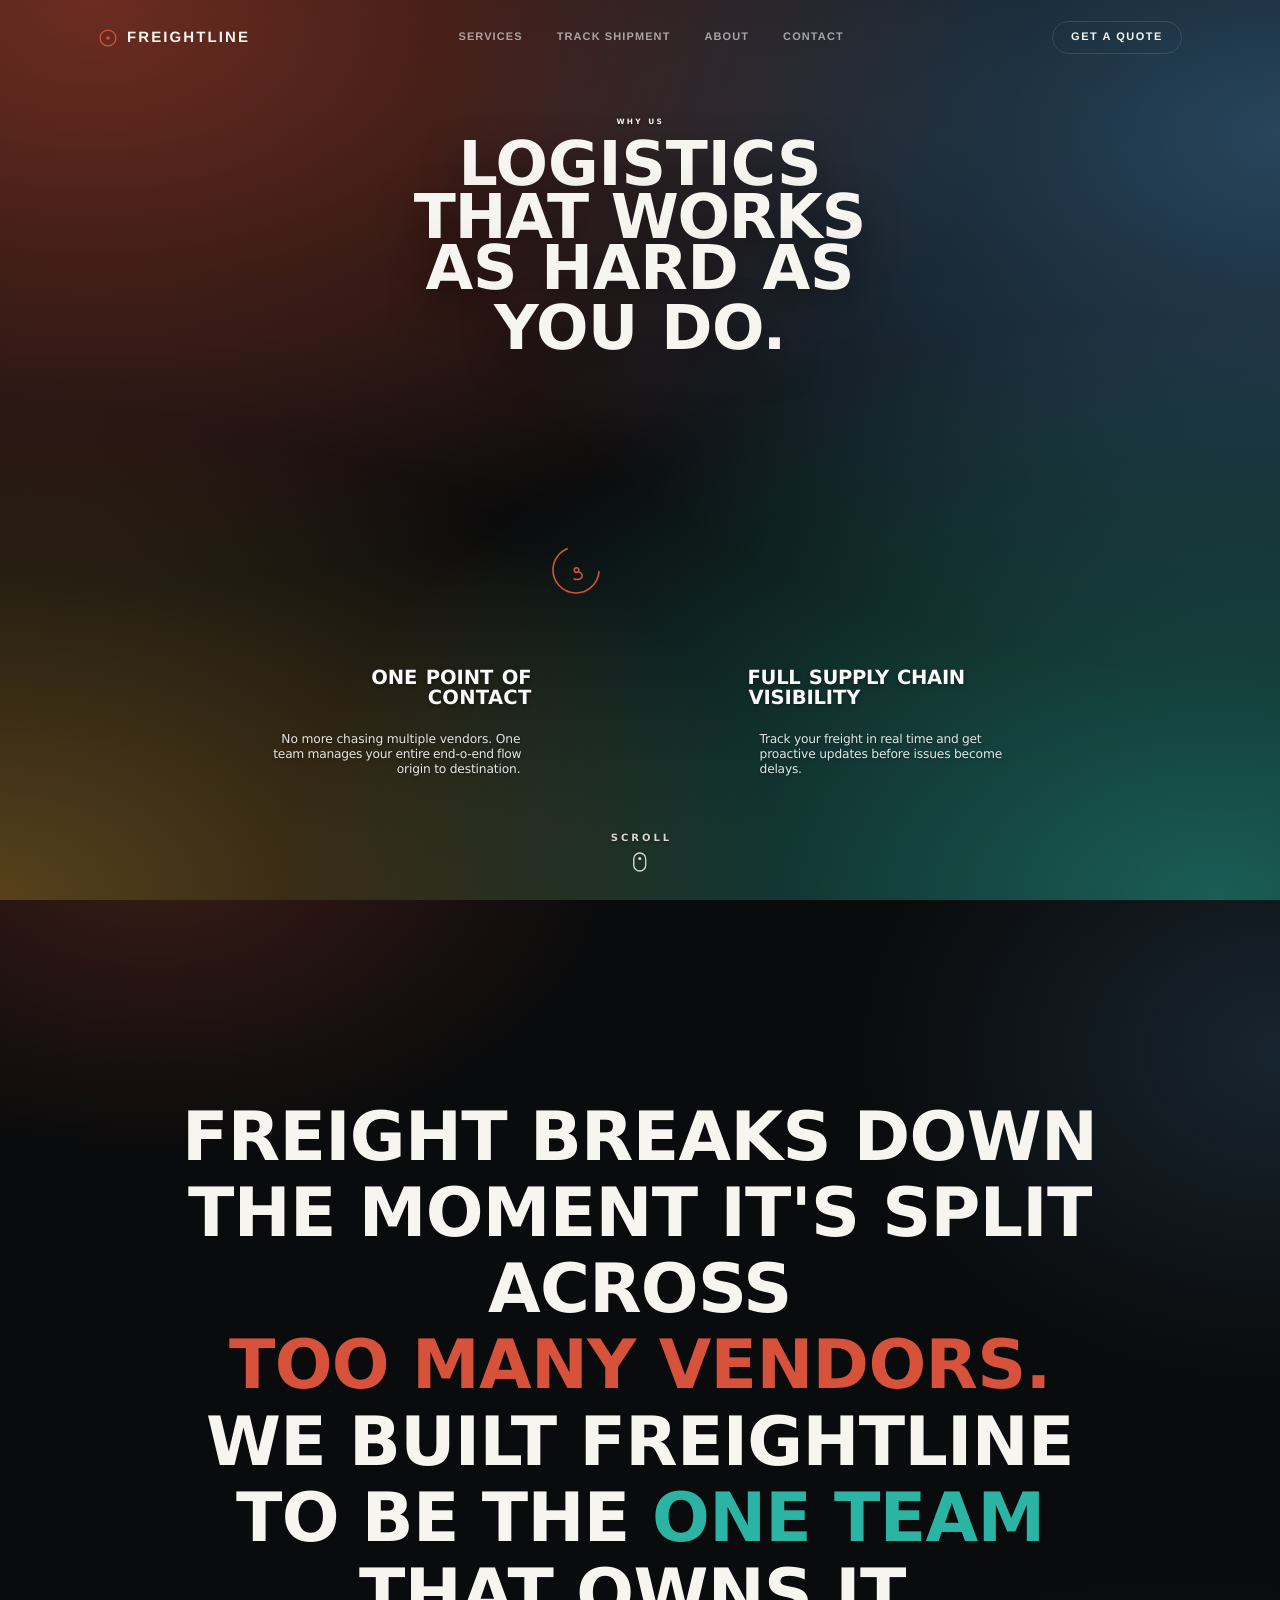
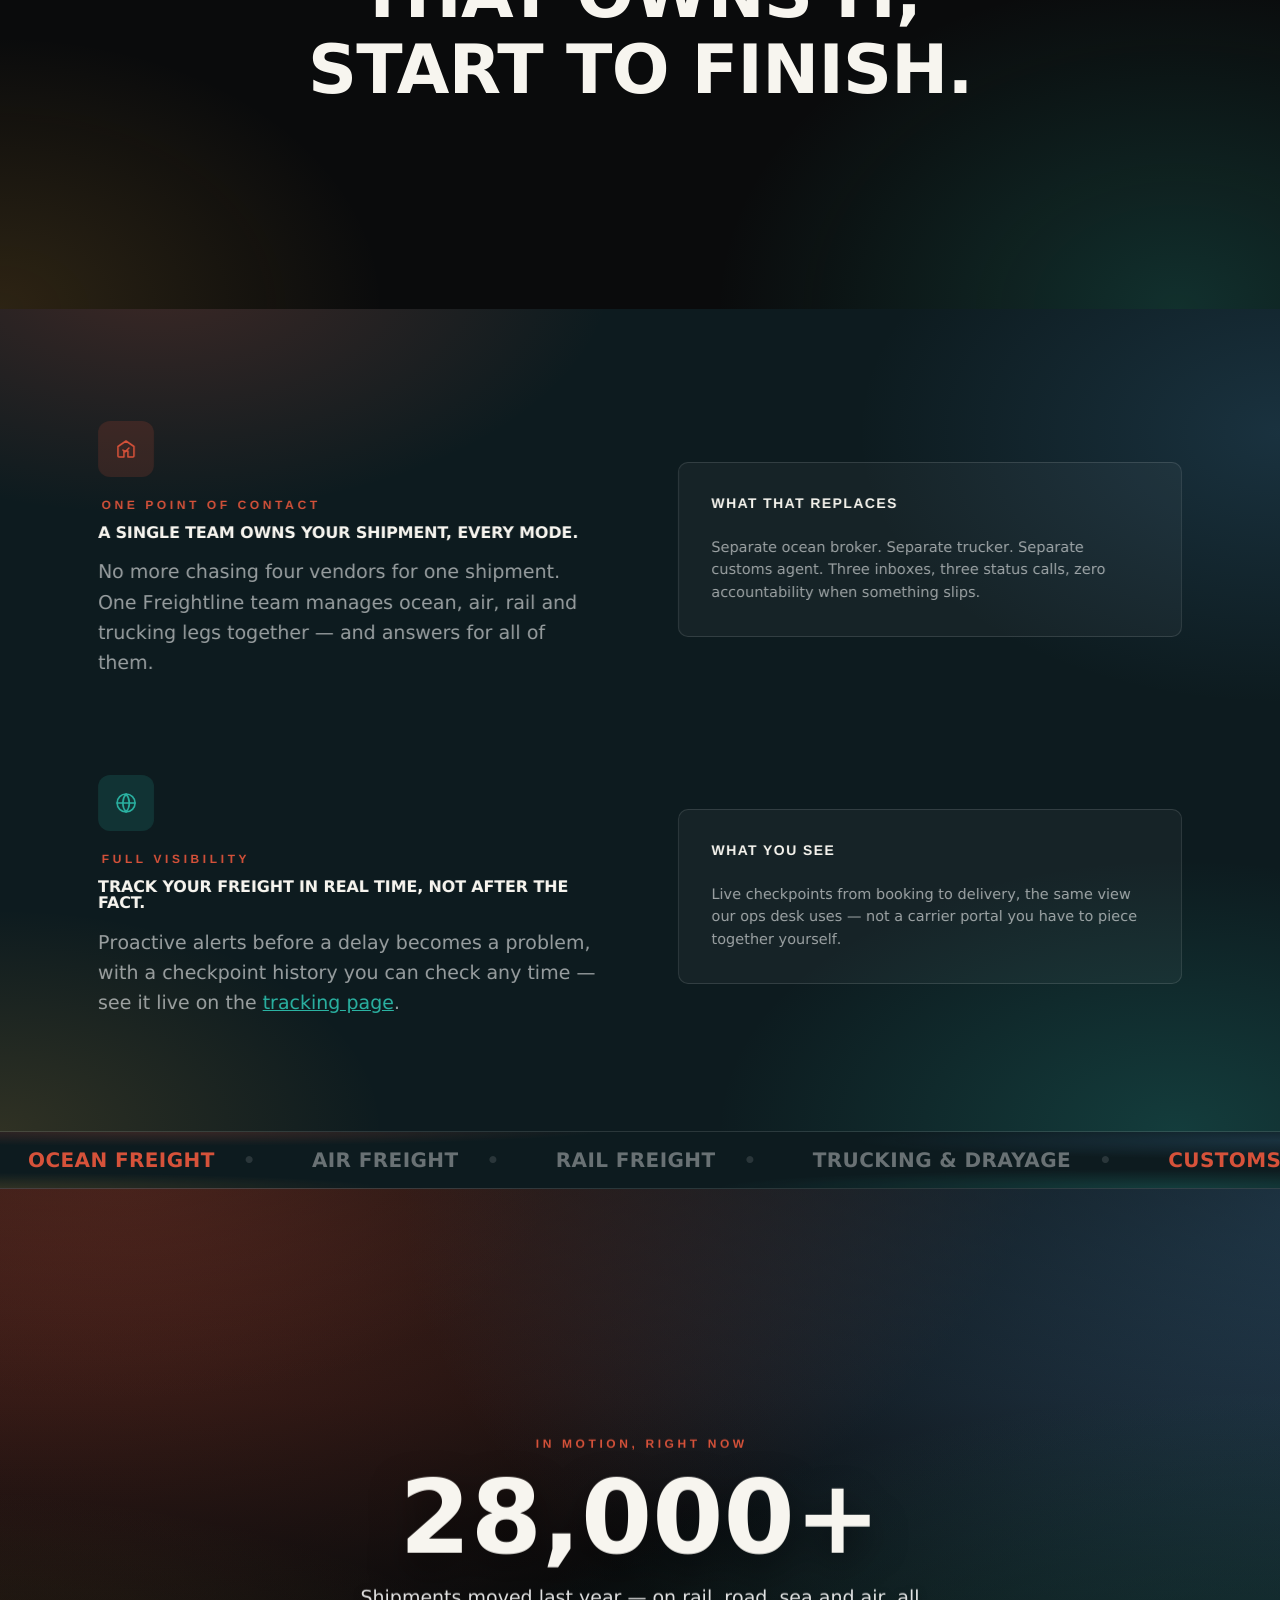
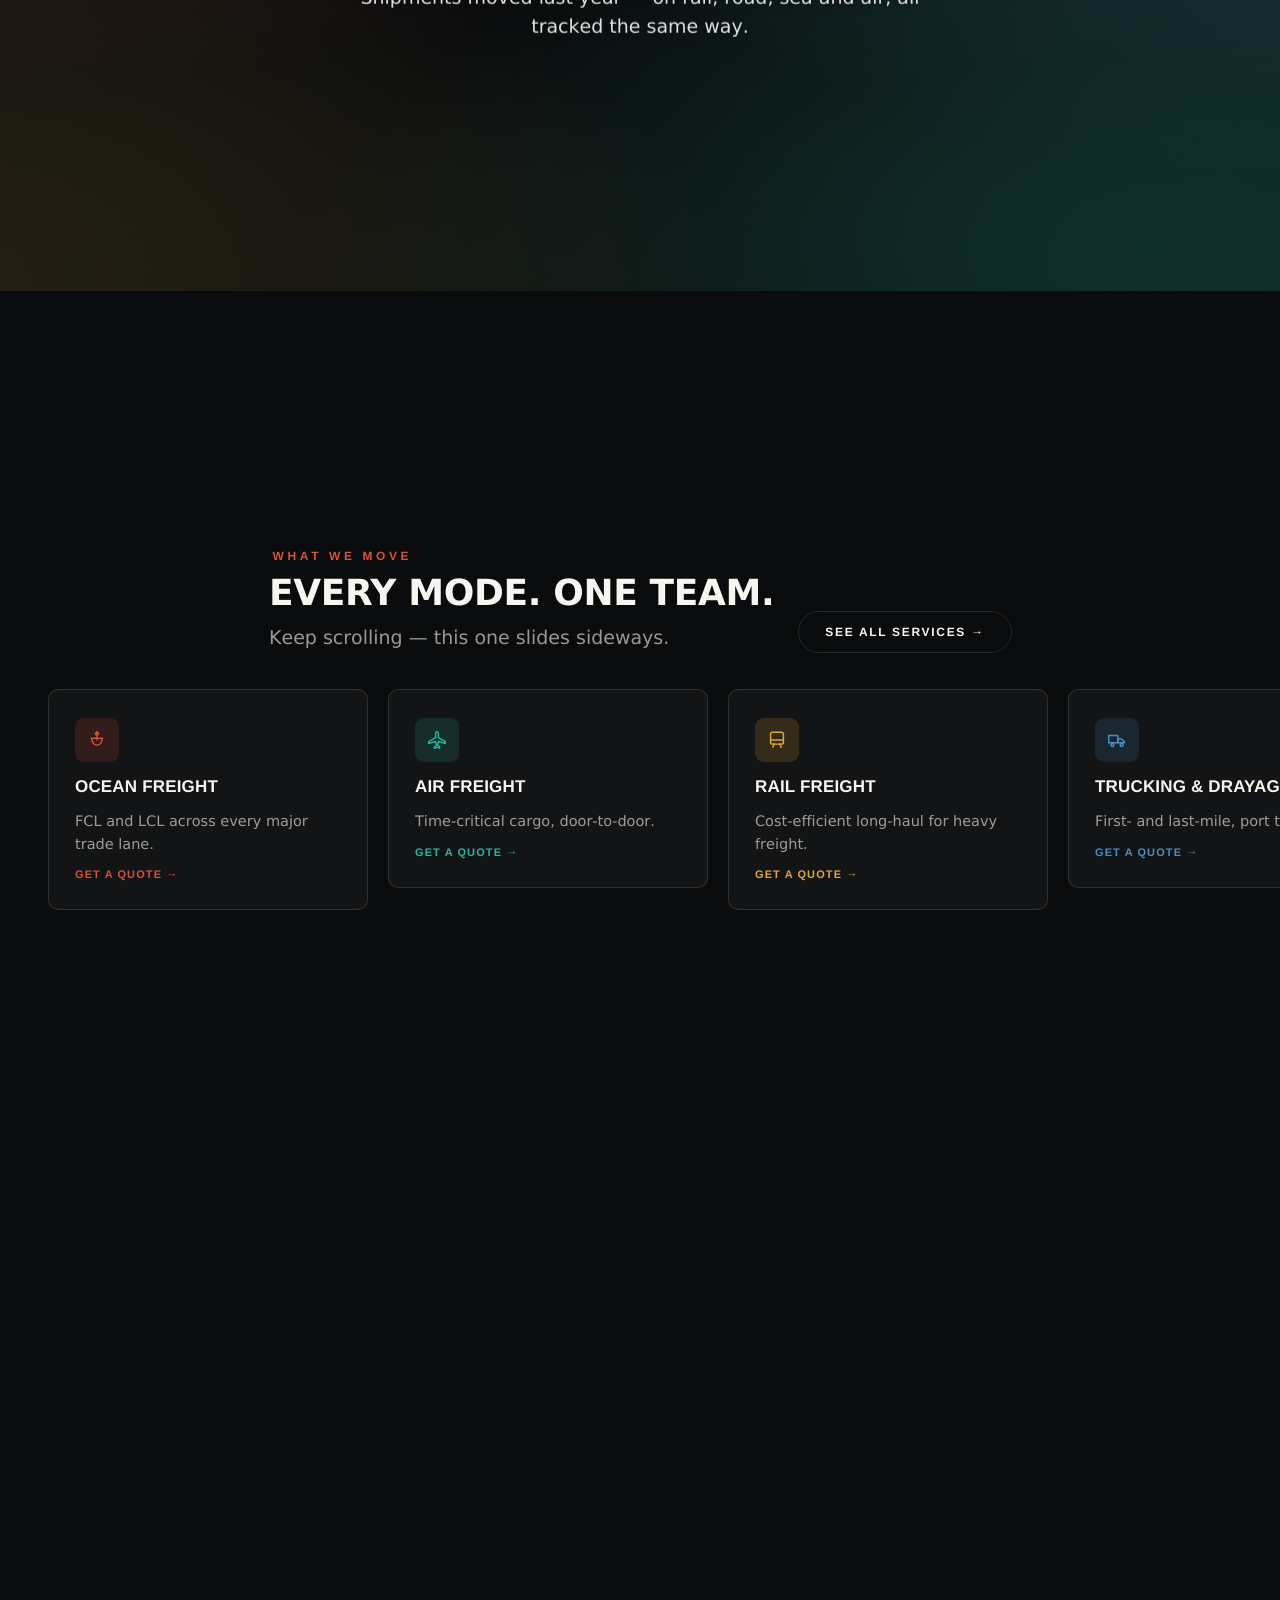
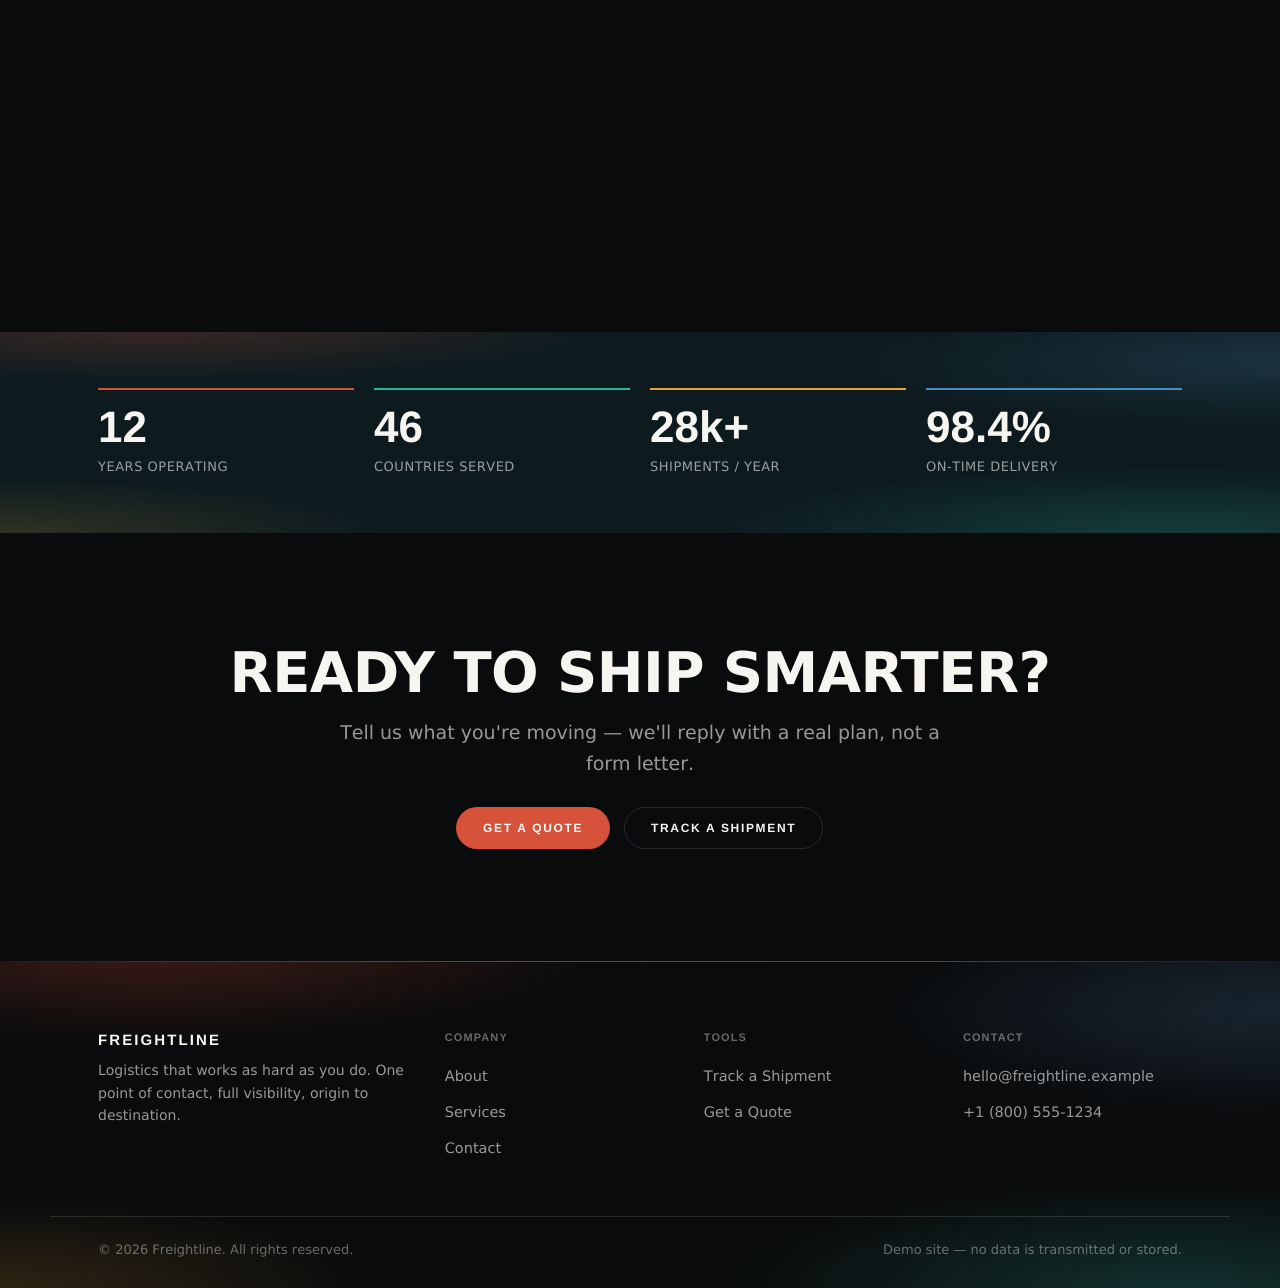
==== logistics-freight-hero/index.html @ ab879ee4 "Add GSAP/Lenis-powered scroll story to the homepage Replaces the homepage's simpler vanilla reveal/p" ====
<!doctype html>
<html lang="en">
<head>
<meta charset="UTF-8">
<meta name="viewport" content="width=device-width, initial-scale=1, viewport-fit=cover">
<title>Logistics that works as hard as you do.</title>
<meta name="description" content="One point of contact and full supply-chain visibility, origin to destination.">
<link rel="preload" as="video" type="video/mp4" href="https://d8j0ntlcm91z4.cloudfront.net/user_38xzZboKViGWJOttwIXH07lWA1P/hf_20261005_115944_095d91d4-030f-4e82-b42b-a388c0816d24.mp4">
<link rel="stylesheet" href="assets/site.css">
<style>

@font-face{
  font-family:"Display";
  src:local("Oswald ExtraBold"), local("Oswald-ExtraBold"), local("Bebas Neue"), local("Impact");
  font-weight:800;
  font-display:block;
  ascent-override:99.9%;
  descent-override:20.1%;
  line-gap-override:0%;
}
@font-face{
  font-family:"UI";
  src:local("Oswald Bold"), local("Oswald-Bold"), local("Barlow Condensed SemiBold"), local("Arial Narrow Bold");
  font-weight:700;
  font-display:block;
  ascent-override:95%;
  descent-override:22.5%;
  line-gap-override:0%;
}
@font-face{
  font-family:"UI";
  src:local("Oswald"), local("Barlow Condensed"), local("Arial Narrow");
  font-weight:400;
  font-display:block;
  ascent-override:95%;
  descent-override:22.5%;
  line-gap-override:0%;
}

:root{
  --cream:#F7F5EF;
  --white:#F9F9F9;
  --ink:rgba(255,255,255,.88);
  --accent:#D6523A;
  --s: min(100vh / 800, 100vw / 716);
  --cover: max(100vw / 1280, 100vh / 800);
}

*{box-sizing:border-box}
body{
  margin:0;
  background:var(--mesh), #0a0b0c;
  background-attachment:fixed;
  font-kerning:none;
  font-variant-ligatures:none;
  font-feature-settings:normal;
  -webkit-font-smoothing:antialiased;
  -moz-osx-font-smoothing:grayscale;
  text-rendering:geometricPrecision;
}

body::before{display:none}

.frame{
  position:relative;
  height:100vh;height:100dvh;
  overflow:hidden;
  background:var(--mesh), #0a0b0c;
}

.bg{
  position:absolute;inset:0;
  width:100%;height:100%;
  object-fit:cover;object-position:center;
  background:var(--mesh), #0a0b0c;
}

.tint{
  position:absolute;inset:0;
  pointer-events:none;
  background:linear-gradient(to bottom,
    rgba(0,0,0,0.118) 0%,
    rgba(0,0,0,0.092) 11%,
    rgba(0,0,0,0.083) 20%,
    rgba(0,0,0,0.079) 29%,
    rgba(0,0,0,0.014) 37.5%,
    rgba(0,0,0,0.016) 46%,
    rgba(0,0,0,0.043) 55%,
    rgba(0,0,0,0.058) 64%,
    rgba(0,0,0,0.062) 73%,
    rgba(0,0,0,0.080) 81%,
    rgba(0,0,0,0.090) 90%,
    rgba(0,0,0,0.095) 100%);
}

/* ---------- DESKTOP / LANDSCAPE STAGE ---------- */

.stage{
  position:absolute;left:50%;top:50%;
  width:1280px;height:800px;
  margin:-400px 0 0 -640px;
  transform:scale(var(--s));
  transform-origin:50% 50%;
}

.eyebrow{
  position:absolute;left:0;top:67.8px;width:1280px;margin:0;
  font:700 7.4px/7.4px UI,system-ui,sans-serif;
  word-spacing:0.522px;
  text-align:center;
  text-transform:uppercase;
  color:var(--cream);
  text-shadow:0 1px 3px rgba(0,0,0,.45);
  letter-spacing:2.252px;
  text-indent:2.252px;
}
.eyebrow span{position:relative;display:block;left:-0.9px}

.headline{
  position:absolute;left:0;top:0;width:1280px;margin:0;
  font:800 61.74px/61.74px Display,system-ui,sans-serif;
  word-spacing:2.691px;
  text-align:center;
  text-transform:uppercase;
  color:var(--cream);
  text-shadow:0 15px 36px rgba(0,0,0,0.50);
}
.headline span{position:absolute;left:0;width:1280px;display:block;white-space:nowrap}

.hl1{top:83.62px;letter-spacing:-0.075px;left:0.45px;text-indent:-0.075px}
.hl2{top:137.02px;letter-spacing:-1.237px;text-indent:-1.237px}
.hl3{top:187.97px;letter-spacing:-0.237px;left:1.8px;text-indent:-0.237px}
.hl4{top:247.92px;letter-spacing:-0.487px;left:1.35px;text-indent:-0.487px}

.mark{
  position:absolute;left:549.5px;top:493.6px;
  width:52px;height:52px;
  overflow:visible;
  transform-origin:50% 50%;
}

.feature{position:absolute;top:0}
.f-left{right:748.5px;text-align:right}
.f-right{left:748.5px;text-align:left}

.feature .icon{position:absolute;display:block}
.f-left .icon{right:-4.5px;top:549.5px;width:35px;height:34px}
.f-right .icon{left:-3px;top:547.5px;width:35px;height:38px}

.feature h2{
  position:absolute;top:617.68px;margin:0;
  font:700 19.57px/20px UI,system-ui,sans-serif;
  word-spacing:1.838px;
  text-transform:uppercase;
  color:var(--white);
  text-shadow:0 1px 4px rgba(0,0,0,.4);
}
.f-left h2{right:0}
.f-right h2{left:0}
.feature h2 span{position:relative;display:block;white-space:nowrap}

.feature p{
  position:absolute;top:681.9px;margin:0;
  font:400 12.28px/15.1px UI,system-ui,sans-serif;
  word-spacing:-0.194px;
  color:var(--ink);
  text-shadow:0 1px 3px rgba(0,0,0,.35);
}
.f-left p{right:12px}
.f-right p{left:12px}
.feature p span{position:relative;display:block;white-space:nowrap}

.f-left h2 .t1{letter-spacing:-0.109px}
.f-left h2 .t2{letter-spacing:0.246px}
.f-right h2 .t1{letter-spacing:-0.354px;left:-0.9px}
.f-right h2 .t2{letter-spacing:-0.154px}

.f-left p .b1{letter-spacing:-0.097px;left:0.9px}
.f-left p .b2{letter-spacing:-0.271px;left:1.8px}
.f-left p .b3{letter-spacing:-0.161px;left:0.9px}

.f-right p .b1{letter-spacing:-0.247px;left:-0.9px}
.f-right p .b2{letter-spacing:-0.15px;left:-0.9px}
.f-right p .b3{letter-spacing:-0.247px;left:-0.9px}

/* ---------- ENTRANCE ANIMATION ---------- */

@media (prefers-reduced-motion:no-preference){
  .eyebrow{animation:riseIn 0.55s cubic-bezier(.33,.9,.35,1) 0.15s both}
  @keyframes riseIn{
    from{opacity:0;transform:translateY(6px)}
    to{opacity:1;transform:none}
  }

  .headline span{animation:lineIn 0.9s cubic-bezier(.16,1,.3,1) both}
  .hl1{animation-delay:.28s}
  .hl2{animation-delay:.37s}
  .hl3{animation-delay:.46s}
  .hl4{animation-delay:.55s}
  @keyframes lineIn{
    0%{opacity:0;transform:translateY(.26em);clip-path:inset(100% -30% 0% -30%)}
    35%{opacity:1}
    90%{clip-path:inset(0% -30% -100% -30%)}
    100%{opacity:1;transform:none;clip-path:inset(-80% -30% -100% -30%)}
  }

  .mark{animation:markIn 0.7s cubic-bezier(.2,.9,.25,1) 0.72s both}
  @keyframes markIn{
    from{opacity:0;transform:scale(.88)}
    to{opacity:1;transform:none}
  }

  .f-left{animation:blockInL 0.75s cubic-bezier(.16,1,.3,1) 0.82s both}
  .f-right{animation:blockInR 0.75s cubic-bezier(.16,1,.3,1) 0.90s both}
  @keyframes blockInL{
    from{opacity:0;transform:translate(-12px,8px)}
    to{opacity:1;transform:none}
  }
  @keyframes blockInR{
    from{opacity:0;transform:translate(12px,8px)}
    to{opacity:1;transform:none}
  }
}

/* ---------- TABLET PORTRAIT ---------- */

@media (min-width:610px) and (max-aspect-ratio:1/1){
  :root{
    --u: min(100vw / 768, 100vh / 1024);
    --rail: clamp(120px, calc(var(--cover) * 219), 26vw);
  }

  .stage{
    left:0;top:0;right:0;bottom:0;inset:0;
    width:auto;height:auto;margin:0;transform:none;
    display:grid;
    grid-template-columns: 1fr var(--rail) 1fr;
    grid-template-rows: auto auto 1fr auto auto minmax(0,.38fr);
    padding: calc(var(--nav-h, 76px) + 20 * var(--u)) clamp(24px,5.2vw,72px) calc(24 * var(--u));
  }

  .eyebrow,.headline,.feature,.feature h2,.feature p,.feature .icon{position:static}

  .eyebrow{
    grid-area:1/1/2/-1;
    width:auto;
    font-size:calc(11 * var(--u));
    letter-spacing:.304em;
    text-indent:.304em;
    word-spacing:.07em;
    margin-bottom:calc(20 * var(--u));
  }

  .headline{
    grid-area:2/1/3/-1;
    width:auto;
    font-size:calc(84 * var(--u));
    line-height:.92;
    word-spacing:.0436em;
  }
  .headline span{position:static;top:auto;left:auto;width:auto;text-indent:0;letter-spacing:-.012em}

  .mark{
    grid-area:4/1/5/-1;
    justify-self:center;
    top:auto;left:auto;right:5%;
    width:calc(64 * var(--u));
    height:calc(64 * var(--u));
    margin-bottom:calc(16 * var(--u));
  }

  .f-left{grid-area:5/1/6/2;right:auto;text-align:right}
  .f-right{grid-area:5/3/6/4;left:auto;text-align:left}

  .feature .icon{
    display:block;
    top:auto;right:auto;left:auto;
    width:calc(42 * var(--u));
    height:calc(46 * var(--u));
    margin-bottom:calc(14 * var(--u));
  }
  .f-left .icon{margin-left:auto;margin-right:calc(-4.5 * var(--u))}
  .f-right .icon{margin-right:auto;margin-left:calc(-3 * var(--u))}

  .feature h2{
    top:auto;right:auto;left:auto;
    font-size:calc(22 * var(--u));
    line-height:1.08;
    word-spacing:.094em;
    margin-bottom:calc(12 * var(--u));
  }
  .feature h2 span{white-space:normal;letter-spacing:-.018em}

  .feature p{
    top:auto;right:auto;left:auto;
    font-size:calc(14.5 * var(--u));
    line-height:1.34;
    word-spacing:-.016em;
    max-width:calc(310 * var(--u));
  }
  .feature p span{display:inline;white-space:normal;letter-spacing:-.02em}
  .f-left p{margin-left:auto;margin-right:calc(10 * var(--u))}
  .f-right p{margin-right:auto;margin-left:calc(10 * var(--u))}
}

/* ---------- PHONE ---------- */

@media (max-width:609px){
  .frame{height:100vh;height:100dvh}

  :root{
    --u: min(100vw / 390, 100vh / 780);
  }
  :root{
    --u: min(100vw / 390, 100dvh / 780);
  }

  .stage{
    left:0;top:0;right:0;bottom:0;inset:0;
    width:auto;height:auto;margin:0;transform:none;
    display:grid;
    grid-template-columns: 100%;
    grid-template-rows: auto auto 1fr auto auto auto minmax(0,.3fr);
    padding: calc(var(--nav-h, 76px) + 10 * var(--u))
             max(calc(22 * var(--u)), env(safe-area-inset-right))
             max(calc(32 * var(--u)), env(safe-area-inset-bottom))
             max(calc(22 * var(--u)), env(safe-area-inset-left));
  }

  .eyebrow,.headline,.feature,.feature h2,.feature p,.feature .icon{position:static}

  .eyebrow{
    grid-row:1;
    width:auto;
    font-size:clamp(8px, calc(9.5 * var(--u)), 11px);
    letter-spacing:.304em;
    text-indent:.304em;
    word-spacing:.07em;
    margin-bottom:calc(16 * var(--u));
  }

  .headline{
    grid-row:2;
    width:auto;
    font-size:clamp(26px, min(11.6vw, calc(52 * var(--u))), 64px);
    line-height:.92;
    word-spacing:.0436em;
  }
  .headline span{position:static;top:auto;left:auto;width:auto;text-indent:0;letter-spacing:-.012em}

  .mark{
    grid-row:4;
    justify-self:center;
    top:auto;left:auto;right:5%;
    width:clamp(38px, calc(46 * var(--u)), 54px);
    height:clamp(38px, calc(46 * var(--u)), 54px);
    margin-bottom:calc(18 * var(--u));
  }

  .f-left{grid-row:5;right:auto;text-align:right;margin-bottom:calc(26 * var(--u))}
  .f-right{grid-row:6;left:auto;text-align:left}

  .feature .icon{
    display:block;
    top:auto;right:auto;left:auto;
    width:clamp(26px, calc(34 * var(--u)), 40px);
    height:clamp(28px, calc(37 * var(--u)), 43px);
    margin-bottom:calc(14 * var(--u));
  }
  .f-left .icon{margin-left:auto;margin-right:calc(-4 * var(--u))}
  .f-right .icon{margin-right:auto;margin-left:calc(-3 * var(--u))}

  .feature h2{
    top:auto;right:auto;left:auto;
    font-size:clamp(15px, calc(17 * var(--u)), 20px);
    line-height:1.08;
    word-spacing:.094em;
    margin-bottom:calc(12 * var(--u));
  }
  .feature h2 span{white-space:normal;letter-spacing:-.018em}

  .feature p{
    top:auto;right:auto;left:auto;
    font-size:clamp(11.5px, calc(13.5 * var(--u)), 14.5px);
    line-height:1.36;
    word-spacing:-.016em;
    max-width:calc(320 * var(--u));
  }
  .feature p span{display:inline;white-space:normal;letter-spacing:-.02em}
  .f-left p{margin-left:auto}
  .f-right p{margin-right:auto}
}

/* ---------- hero scroll cue ---------- */

.hero-scroll-cue{
  position:absolute;left:50%;bottom:28px;z-index:6;
  transform:translateX(-50%);
  display:flex;flex-direction:column;align-items:center;gap:8px;
  color:var(--cream);opacity:.85;
  animation:heroCueFloat 2.2s ease-in-out infinite;
}
.hero-scroll-cue span{
  font:700 10px/1 UI,system-ui,sans-serif;letter-spacing:.3em;text-indent:.3em;text-transform:uppercase;
  text-shadow:0 1px 3px rgba(0,0,0,.5);
}
@keyframes heroCueFloat{0%,100%{transform:translate(-50%,0)}50%{transform:translate(-50%,8px)}}
@media (prefers-reduced-motion:reduce){.hero-scroll-cue{animation:none}}

/* ---------- homepage story content below the hero ---------- */

.story-statement em.accent{font-style:normal;color:var(--accent)}
.story-statement em.teal{font-style:normal;color:var(--accent-2)}

</style>
</head>
<body>
<div class="scroll-progress" aria-hidden="true"></div>
<div class="frame">
  <video class="bg" src="https://d8j0ntlcm91z4.cloudfront.net/user_38xzZboKViGWJOttwIXH07lWA1P/hf_20261005_115944_095d91d4-030f-4e82-b42b-a388c0816d24.mp4" poster="data:image/svg+xml,%3Csvg%20xmlns%3D%22http%3A%2F%2Fwww.w3.org%2F2000%2Fsvg%22%20width%3D%22960%22%20height%3D%22600%22%20viewBox%3D%220%200%20960%20600%22%3E%20%3Cdefs%3E%20%3CradialGradient%20id%3D%22r%22%20cx%3D%2212%25%22%20cy%3D%220%25%22%20r%3D%2265%25%22%3E%20%3Cstop%20offset%3D%220%25%22%20stop-color%3D%22%23D6523A%22%20stop-opacity%3D%220.55%22%2F%3E%20%3Cstop%20offset%3D%22100%25%22%20stop-color%3D%22%23D6523A%22%20stop-opacity%3D%220%22%2F%3E%20%3C%2FradialGradient%3E%20%3CradialGradient%20id%3D%22b%22%20cx%3D%2295%25%22%20cy%3D%2215%25%22%20r%3D%2260%25%22%3E%20%3Cstop%20offset%3D%220%25%22%20stop-color%3D%22%234C8DBF%22%20stop-opacity%3D%220.5%22%2F%3E%20%3Cstop%20offset%3D%22100%25%22%20stop-color%3D%22%234C8DBF%22%20stop-opacity%3D%220%22%2F%3E%20%3C%2FradialGradient%3E%20%3CradialGradient%20id%3D%22t%22%20cx%3D%2290%25%22%20cy%3D%22100%25%22%20r%3D%2265%25%22%3E%20%3Cstop%20offset%3D%220%25%22%20stop-color%3D%22%232BB3A3%22%20stop-opacity%3D%220.55%22%2F%3E%20%3Cstop%20offset%3D%22100%25%22%20stop-color%3D%22%232BB3A3%22%20stop-opacity%3D%220%22%2F%3E%20%3C%2FradialGradient%3E%20%3CradialGradient%20id%3D%22a%22%20cx%3D%225%25%22%20cy%3D%22100%25%22%20r%3D%2255%25%22%3E%20%3Cstop%20offset%3D%220%25%22%20stop-color%3D%22%23E3A53B%22%20stop-opacity%3D%220.4%22%2F%3E%20%3Cstop%20offset%3D%22100%25%22%20stop-color%3D%22%23E3A53B%22%20stop-opacity%3D%220%22%2F%3E%20%3C%2FradialGradient%3E%20%3C%2Fdefs%3E%20%3Crect%20width%3D%22960%22%20height%3D%22600%22%20fill%3D%22%230a0b0c%22%2F%3E%20%3Crect%20width%3D%22960%22%20height%3D%22600%22%20fill%3D%22url%28%23r%29%22%2F%3E%20%3Crect%20width%3D%22960%22%20height%3D%22600%22%20fill%3D%22url%28%23b%29%22%2F%3E%20%3Crect%20width%3D%22960%22%20height%3D%22600%22%20fill%3D%22url%28%23t%29%22%2F%3E%20%3Crect%20width%3D%22960%22%20height%3D%22600%22%20fill%3D%22url%28%23a%29%22%2F%3E%20%3C%2Fsvg%3E" autoplay muted loop playsinline disablepictureinpicture aria-label="Aerial view of a container freight train crossing black coal terrain"></video>
  <div class="tint"></div>

  <header class="nav">
    <div class="container nav__inner">
      <a class="nav__brand" href="index.html">
        <svg width="20" height="20" viewBox="0 0 24 24" fill="none" aria-hidden="true"><circle cx="12" cy="12" r="9.5" stroke="#D6523A" stroke-width="1.6"/><circle cx="12" cy="12" r="2" fill="#D6523A"/></svg>
        Freightline
      </a>
      <nav class="nav__links" aria-label="Primary">
        <a href="services.html">Services</a>
        <a href="track.html">Track Shipment</a>
        <a href="about.html">About</a>
        <a href="contact.html">Contact</a>
      </nav>
      <div class="nav__right">
        <a class="btn btn--ghost btn--sm" href="quote.html">Get a Quote</a>
        <button class="nav__toggle" id="navToggle" aria-expanded="false" aria-controls="navMobile" aria-label="Open menu"><span></span></button>
      </div>
    </div>
  </header>
  <div class="nav__mobile" id="navMobile">
    <a href="services.html">Services</a>
    <a href="track.html">Track Shipment</a>
    <a href="about.html">About</a>
    <a href="contact.html">Contact</a>
    <a class="btn btn--accent btn--block" href="quote.html">Get a Quote</a>
  </div>

  <main class="stage">

    <p class="eyebrow"><span>WHY US</span></p>

    <h1 class="headline">
      <span class="hl1">LOGISTICS</span>
      <span class="hl2">THAT WORKS</span>
      <span class="hl3">AS HARD AS</span>
      <span class="hl4">YOU DO.</span>
    </h1>

    <svg class="mark" viewBox="0 0 52 52" fill="none" aria-hidden="true">
      <circle cx="26" cy="26" r="23" stroke="#D6523A" stroke-width="1.6" stroke-dasharray="98.3 46.3" transform="rotate(2.5 26 26)"/>
      <g stroke="#D6523A" stroke-width="1.6" stroke-linecap="round">
        <circle cx="26.5" cy="26.1" r="2.3"/>
        <path d="M28.9 27.6C31.6 29 32.9 31.2 31.8 33.3 30.7 35.4 27.2 36.1 24.2 35.1"/>
      </g>
    </svg>

    <section class="feature f-left">
      <svg class="icon" viewBox="0 0 35 34" aria-hidden="true">
        <defs>
          <clipPath id="gclip">
            <circle cx="17.5" cy="17" r="9.80"/>
          </clipPath>
        </defs>
        <circle cx="17.5" cy="17" r="16.5" stroke="#F9F9F9" stroke-width="1.9" stroke-dasharray="3.6 3"/>
        <circle cx="17.5" cy="17" r="9.80" fill="#F9F9F9"/>
        <g stroke="#101215" stroke-width="0.90" clip-path="url(#gclip)">
          <path d="M11.90 7.20 V26.80"/>
          <path d="M17.5 7.20 V26.80"/>
          <path d="M23.10 7.20 V26.80"/>
          <path d="M7.70 11.40 H27.30"/>
          <path d="M7.70 17 H27.30"/>
          <path d="M7.70 22.60 H27.30"/>
        </g>
      </svg>
      <h2><span class="t1">One point of</span><span class="t2">contact</span></h2>
      <p>
        <span class="b1">No more chasing multiple vendors. One</span>
        <span class="b2">team manages your entire end-o-end flow</span>
        <span class="b3">origin to destination.</span>
      </p>
    </section>

    <section class="feature f-right">
      <svg class="icon" viewBox="0 0 35 38" aria-hidden="true">
        <rect x="0.5" y="0.5" width="17" height="9.6" rx="0.5" fill="#F9F9F9"/>
        <rect x="10.5" y="13.5" width="13.5" height="10.9" rx="0.5" fill="#F9F9F9"/>
        <rect x="17.5" y="28.3" width="17" height="9.7" rx="0.5" fill="#F9F9F9"/>
        <g fill="#101215">
          <rect x="2.50" y="2.50" width="1.10" height="1.90"/>
          <rect x="5.60" y="2.50" width="1.10" height="1.90"/>
          <rect x="8.70" y="2.50" width="1.10" height="1.90"/>
          <rect x="11.80" y="2.50" width="1.10" height="1.90"/>
          <rect x="14.90" y="2.50" width="1.10" height="1.90"/>
          <rect x="2.50" y="6.50" width="1.10" height="1.90"/>
          <rect x="5.60" y="6.50" width="1.10" height="1.90"/>
          <rect x="8.70" y="6.50" width="1.10" height="1.90"/>
          <rect x="11.80" y="6.50" width="1.10" height="1.90"/>
          <rect x="14.90" y="6.50" width="1.10" height="1.90"/>
          <rect x="12.50" y="15.20" width="1.10" height="1.90"/>
          <rect x="15.60" y="15.20" width="1.10" height="1.90"/>
          <rect x="18.70" y="15.20" width="1.10" height="1.90"/>
          <rect x="21.80" y="15.20" width="1.10" height="1.90"/>
          <rect x="12.50" y="20.40" width="1.10" height="1.90"/>
          <rect x="15.60" y="20.40" width="1.10" height="1.90"/>
          <rect x="18.70" y="20.40" width="1.10" height="1.90"/>
          <rect x="21.80" y="20.40" width="1.10" height="1.90"/>
          <rect x="19.50" y="30.30" width="1.10" height="1.90"/>
          <rect x="22.60" y="30.30" width="1.10" height="1.90"/>
          <rect x="25.70" y="30.30" width="1.10" height="1.90"/>
          <rect x="28.80" y="30.30" width="1.10" height="1.90"/>
          <rect x="31.90" y="30.30" width="1.10" height="1.90"/>
          <rect x="19.50" y="34.40" width="1.10" height="1.90"/>
          <rect x="22.60" y="34.40" width="1.10" height="1.90"/>
          <rect x="25.70" y="34.40" width="1.10" height="1.90"/>
          <rect x="28.80" y="34.40" width="1.10" height="1.90"/>
          <rect x="31.90" y="34.40" width="1.10" height="1.90"/>
        </g>
      </svg>
      <h2><span class="t1">Full supply chain</span><span class="t2">visibility</span></h2>
      <p>
        <span class="b1">Track your freight in real time and get</span>
        <span class="b2">proactive updates before issues become</span>
        <span class="b3">delays.</span>
      </p>
    </section>

  </main>

  <div class="hero-scroll-cue" aria-hidden="true">
    <span>Scroll</span>
    <svg width="14" height="20" viewBox="0 0 14 20" fill="none"><rect x="1" y="1" width="12" height="18" rx="6" stroke="#F7F5EF" stroke-width="1.4"/><circle cx="7" cy="6.5" r="1.6" fill="#F7F5EF"/></svg>
  </div>
</div>

<!-- ============ THE STORY CONTINUES BELOW THE HERO ============ -->

<section class="story-section story-section--dark">
  <div class="container story-statement">
    <p>
      <span class="reveal-word"><span class="reveal-word__inner">Freight breaks down</span></span>
      <span class="reveal-word"><span class="reveal-word__inner">the moment it's split</span></span>
      <span class="reveal-word"><span class="reveal-word__inner">across</span></span>
      <span class="reveal-word"><span class="reveal-word__inner"><em class="accent">too many vendors.</em></span></span>
      <span class="reveal-word"><span class="reveal-word__inner">We built Freightline</span></span>
      <span class="reveal-word"><span class="reveal-word__inner">to be the</span></span>
      <span class="reveal-word"><span class="reveal-word__inner"><em class="teal">one team</em></span></span>
      <span class="reveal-word"><span class="reveal-word__inner">that owns it,</span></span>
      <span class="reveal-word"><span class="reveal-word__inner">start to finish.</span></span>
    </p>
  </div>
</section>

<section class="story-section story-section--alt section">
  <div class="container" style="display:flex;flex-direction:column;gap:clamp(56px,9vw,96px)">

    <div class="split-feature" data-reveal="left">
      <div>
        <div class="split-feature__icon">
          <svg width="24" height="24" viewBox="0 0 24 24" fill="none" stroke="currentColor" stroke-width="1.6" stroke-linecap="round" stroke-linejoin="round"><path d="M4 9.5 12 4l8 5.5V19a1 1 0 0 1-1 1h-5v-6h-4v6H5a1 1 0 0 1-1-1Z"/><path d="m9 13 2 2 4-4" stroke="#D6523A"/></svg>
        </div>
        <p class="eyebrow-label">One point of contact</p>
        <h2 class="h-display h2">A single team owns your shipment, every mode.</h2>
        <p class="lede" style="margin-top:16px;max-width:none">No more chasing four vendors for one shipment. One Freightline team manages ocean, air, rail and trucking legs together — and answers for all of them.</p>
      </div>
      <div class="card" style="padding:32px">
        <h3 class="card__title" style="font-size:14px;letter-spacing:.1em">What that replaces</h3>
        <p class="card__desc" style="margin-top:10px">Separate ocean broker. Separate trucker. Separate customs agent. Three inboxes, three status calls, zero accountability when something slips.</p>
      </div>
    </div>

    <div class="split-feature" data-reveal="right">
      <div>
        <div class="split-feature__icon split-feature--teal">
          <svg width="24" height="24" viewBox="0 0 24 24" fill="none" stroke="currentColor" stroke-width="1.6" stroke-linecap="round" stroke-linejoin="round"><circle cx="12" cy="12" r="9"/><path d="M12 3a14 14 0 0 1 0 18M12 3a14 14 0 0 0 0 18M3 12h18"/></svg>
        </div>
        <p class="eyebrow-label">Full visibility</p>
        <h2 class="h-display h2">Track your freight in real time, not after the fact.</h2>
        <p class="lede" style="margin-top:16px;max-width:none">Proactive alerts before a delay becomes a problem, with a checkpoint history you can check any time — see it live on the <a href="track.html" style="color:var(--accent-2)">tracking page</a>.</p>
      </div>
      <div class="card" style="padding:32px">
        <h3 class="card__title" style="font-size:14px;letter-spacing:.1em">What you see</h3>
        <p class="card__desc" style="margin-top:10px">Live checkpoints from booking to delivery, the same view our ops desk uses — not a carrier portal you have to piece together yourself.</p>
      </div>
    </div>

  </div>
</section>

<div class="marquee" aria-hidden="true">
  <div class="marquee__track">
    <span class="is-accent">Ocean Freight</span>
    <span>Air Freight</span>
    <span>Rail Freight</span>
    <span>Trucking &amp; Drayage</span>
    <span class="is-accent">Customs Brokerage</span>
    <span>Warehousing</span>
    <span class="is-accent">Ocean Freight</span>
    <span>Air Freight</span>
    <span>Rail Freight</span>
    <span>Trucking &amp; Drayage</span>
    <span class="is-accent">Customs Brokerage</span>
    <span>Warehousing</span>
  </div>
</div>

<section class="story-section video-band">
  <video class="video-band__media" src="https://d8j0ntlcm91z4.cloudfront.net/user_38xzZboKViGWJOttwIXH07lWA1P/hf_20261005_115944_095d91d4-030f-4e82-b42b-a388c0816d24.mp4" poster="data:image/svg+xml,%3Csvg%20xmlns%3D%22http%3A%2F%2Fwww.w3.org%2F2000%2Fsvg%22%20width%3D%22960%22%20height%3D%22600%22%20viewBox%3D%220%200%20960%20600%22%3E%20%3Cdefs%3E%20%3CradialGradient%20id%3D%22r%22%20cx%3D%2212%25%22%20cy%3D%220%25%22%20r%3D%2265%25%22%3E%20%3Cstop%20offset%3D%220%25%22%20stop-color%3D%22%23D6523A%22%20stop-opacity%3D%220.55%22%2F%3E%20%3Cstop%20offset%3D%22100%25%22%20stop-color%3D%22%23D6523A%22%20stop-opacity%3D%220%22%2F%3E%20%3C%2FradialGradient%3E%20%3CradialGradient%20id%3D%22b%22%20cx%3D%2295%25%22%20cy%3D%2215%25%22%20r%3D%2260%25%22%3E%20%3Cstop%20offset%3D%220%25%22%20stop-color%3D%22%234C8DBF%22%20stop-opacity%3D%220.5%22%2F%3E%20%3Cstop%20offset%3D%22100%25%22%20stop-color%3D%22%234C8DBF%22%20stop-opacity%3D%220%22%2F%3E%20%3C%2FradialGradient%3E%20%3CradialGradient%20id%3D%22t%22%20cx%3D%2290%25%22%20cy%3D%22100%25%22%20r%3D%2265%25%22%3E%20%3Cstop%20offset%3D%220%25%22%20stop-color%3D%22%232BB3A3%22%20stop-opacity%3D%220.55%22%2F%3E%20%3Cstop%20offset%3D%22100%25%22%20stop-color%3D%22%232BB3A3%22%20stop-opacity%3D%220%22%2F%3E%20%3C%2FradialGradient%3E%20%3CradialGradient%20id%3D%22a%22%20cx%3D%225%25%22%20cy%3D%22100%25%22%20r%3D%2255%25%22%3E%20%3Cstop%20offset%3D%220%25%22%20stop-color%3D%22%23E3A53B%22%20stop-opacity%3D%220.4%22%2F%3E%20%3Cstop%20offset%3D%22100%25%22%20stop-color%3D%22%23E3A53B%22%20stop-opacity%3D%220%22%2F%3E%20%3C%2FradialGradient%3E%20%3C%2Fdefs%3E%20%3Crect%20width%3D%22960%22%20height%3D%22600%22%20fill%3D%22%230a0b0c%22%2F%3E%20%3Crect%20width%3D%22960%22%20height%3D%22600%22%20fill%3D%22url%28%23r%29%22%2F%3E%20%3Crect%20width%3D%22960%22%20height%3D%22600%22%20fill%3D%22url%28%23b%29%22%2F%3E%20%3Crect%20width%3D%22960%22%20height%3D%22600%22%20fill%3D%22url%28%23t%29%22%2F%3E%20%3Crect%20width%3D%22960%22%20height%3D%22600%22%20fill%3D%22url%28%23a%29%22%2F%3E%20%3C%2Fsvg%3E" autoplay muted loop playsinline disablepictureinpicture aria-hidden="true"></video>
  <div class="video-band__tint"></div>
  <div class="video-band__content" data-reveal="fade">
    <p class="video-band__eyebrow">In motion, right now</p>
    <div class="video-band__stat">28,000+</div>
    <p class="video-band__caption">Shipments moved last year — on rail, road, sea and air, all tracked the same way.</p>
  </div>
</section>

<section class="story-section hcards-pin">
  <div class="container">
    <div class="kicker-row" data-reveal="fade">
      <div>
        <p class="eyebrow-label">What we move</p>
        <h2 class="h-display h2" style="font-size:clamp(24px,3.2vw,36px)">Every mode. One team.</h2>
        <p class="lede" style="margin-top:10px">Keep scrolling — this one slides sideways.</p>
      </div>
      <a class="btn btn--ghost" href="services.html">See all services →</a>
    </div>
  </div>
  <div class="hcards-viewport">
    <div class="container" style="max-width:none">
      <div class="hcards-track">

        <div class="tilt"><article class="card tilt-el">
          <div class="card__icon">
            <svg width="22" height="22" viewBox="0 0 24 24" fill="none" stroke="currentColor" stroke-width="1.6" stroke-linecap="round" stroke-linejoin="round"><path d="M12 3v9"/><circle cx="12" cy="5" r="1.6"/><path d="M6 10h12l-1.5 5a5.2 5.2 0 0 1-9 0L6 10Z"/></svg>
          </div>
          <h2 class="card__title">Ocean Freight</h2>
          <p class="card__desc">FCL and LCL across every major trade lane.</p>
          <a class="card__link" href="quote.html?mode=ocean">Get a quote →</a>
        </article></div>

        <div class="tilt"><article class="card tilt-el">
          <div class="card__icon">
            <svg width="22" height="22" viewBox="0 0 24 24" fill="none" stroke="currentColor" stroke-width="1.6" stroke-linecap="round" stroke-linejoin="round"><path d="M10.5 13.5 3 15.8v-2l7.5-4.3V5.3C10.5 4 11.2 3 12 3s1.5 1 1.5 2.3v4.2L21 13.8v2l-7.5-2.3-.9 4.3 2.2 1.5v1.6L12 20l-2.8 1.1v-1.6l2.2-1.5-.9-4.3Z"/></svg>
          </div>
          <h2 class="card__title">Air Freight</h2>
          <p class="card__desc">Time-critical cargo, door-to-door.</p>
          <a class="card__link" href="quote.html?mode=air">Get a quote →</a>
        </article></div>

        <div class="tilt"><article class="card tilt-el">
          <div class="card__icon">
            <svg width="22" height="22" viewBox="0 0 24 24" fill="none" stroke="currentColor" stroke-width="1.6" stroke-linecap="round" stroke-linejoin="round"><rect x="5" y="3.5" width="14" height="13" rx="2"/><path d="M5 12h14M9 16l-1.5 4M15 16l1.5 4"/></svg>
          </div>
          <h2 class="card__title">Rail Freight</h2>
          <p class="card__desc">Cost-efficient long-haul for heavy freight.</p>
          <a class="card__link" href="quote.html?mode=rail">Get a quote →</a>
        </article></div>

        <div class="tilt"><article class="card tilt-el">
          <div class="card__icon">
            <svg width="22" height="22" viewBox="0 0 24 24" fill="none" stroke="currentColor" stroke-width="1.6" stroke-linecap="round" stroke-linejoin="round"><path d="M3 7h10v8H3z"/><path d="M13 11h4l3 3v1h-7z"/><circle cx="7" cy="17.5" r="1.6"/><circle cx="17" cy="17.5" r="1.6"/></svg>
          </div>
          <h2 class="card__title">Trucking &amp; Drayage</h2>
          <p class="card__desc">First- and last-mile, port to door.</p>
          <a class="card__link" href="quote.html?mode=trucking">Get a quote →</a>
        </article></div>

        <div class="tilt"><article class="card tilt-el">
          <div class="card__icon">
            <svg width="22" height="22" viewBox="0 0 24 24" fill="none" stroke="currentColor" stroke-width="1.6" stroke-linecap="round" stroke-linejoin="round"><path d="M4 9.5 12 4l8 5.5V19a1 1 0 0 1-1 1h-5v-6h-4v6H5a1 1 0 0 1-1-1Z"/><path d="m9 13 2 2 4-4" stroke="#D6523A"/></svg>
          </div>
          <h2 class="card__title">Customs Brokerage</h2>
          <p class="card__desc">Licensed brokerage that keeps freight moving at the border.</p>
          <a class="card__link" href="contact.html">Talk to a broker →</a>
        </article></div>

        <div class="tilt"><article class="card tilt-el">
          <div class="card__icon">
            <svg width="22" height="22" viewBox="0 0 24 24" fill="none" stroke="currentColor" stroke-width="1.6" stroke-linecap="round" stroke-linejoin="round"><rect x="4" y="10" width="7" height="7"/><rect x="13" y="10" width="7" height="7"/><rect x="8.5" y="4" width="7" height="6"/></svg>
          </div>
          <h2 class="card__title">Warehousing &amp; Distribution</h2>
          <p class="card__desc">Cross-dock and storage, pick-pack-ship on demand.</p>
          <a class="card__link" href="contact.html">Ask about warehousing →</a>
        </article></div>

      </div>
    </div>
  </div>
</section>

<section class="story-section story-section--alt section--tight">
  <div class="container">
    <div class="stats" data-reveal-group>
      <div class="stat" data-reveal><div class="stat__num" data-count-to="12">0</div><div class="stat__label">Years operating</div></div>
      <div class="stat" data-reveal><div class="stat__num" data-count-to="46">0</div><div class="stat__label">Countries served</div></div>
      <div class="stat" data-reveal><div class="stat__num" data-count-to="28" data-count-suffix="k+">0</div><div class="stat__label">Shipments / year</div></div>
      <div class="stat" data-reveal><div class="stat__num" data-count-to="98.4" data-count-decimals="1" data-count-suffix="%">0</div><div class="stat__label">On-time delivery</div></div>
    </div>
  </div>
</section>

<section class="story-section section" style="text-align:center">
  <div class="container" data-reveal="fade">
    <h2 class="h-display h1" style="font-size:clamp(32px,5vw,56px)">Ready to ship smarter?</h2>
    <p class="lede" style="margin:16px auto 0">Tell us what you're moving — we'll reply with a real plan, not a form letter.</p>
    <div style="margin-top:28px;display:flex;gap:14px;justify-content:center;flex-wrap:wrap">
      <a class="btn btn--accent magnetic" href="quote.html">Get a Quote</a>
      <a class="btn btn--ghost magnetic" href="track.html">Track a Shipment</a>
    </div>
  </div>
</section>

<footer class="footer">
  <div class="container footer__grid">
    <div class="footer__brand">
      <a class="nav__brand" href="index.html">Freightline</a>
      <p>Logistics that works as hard as you do. One point of contact, full visibility, origin to destination.</p>
    </div>
    <div class="footer__col">
      <h3>Company</h3>
      <a href="about.html">About</a>
      <a href="services.html">Services</a>
      <a href="contact.html">Contact</a>
    </div>
    <div class="footer__col">
      <h3>Tools</h3>
      <a href="track.html">Track a Shipment</a>
      <a href="quote.html">Get a Quote</a>
    </div>
    <div class="footer__col">
      <h3>Contact</h3>
      <a href="mailto:hello@freightline.example">hello@freightline.example</a>
      <a href="tel:+18005551234">+1 (800) 555-1234</a>
    </div>
  </div>
  <div class="container footer__bottom">
    <span>© <span data-year></span> Freightline. All rights reserved.</span>
    <span>Demo site — no data is transmitted or stored.</span>
  </div>
</footer>

<script src="assets/vendor/gsap.min.js"></script>
<script src="assets/vendor/ScrollTrigger.min.js"></script>
<script src="assets/vendor/lenis.min.js"></script>
<script src="assets/site.js"></script>
<script src="assets/motion.js"></script>
</body>
</html>
---- logistics-freight-hero/assets/site.css ----
/* ============ Freightline shared design system ============ */

@font-face{
  font-family:"Display";
  src:local("Oswald ExtraBold"), local("Oswald-ExtraBold"), local("Bebas Neue"), local("Impact");
  font-weight:800;
  font-display:block;
  ascent-override:99.9%;
  descent-override:20.1%;
  line-gap-override:0%;
}
@font-face{
  font-family:"UI";
  src:local("Oswald Bold"), local("Oswald-Bold"), local("Barlow Condensed SemiBold"), local("Arial Narrow Bold");
  font-weight:700;
  font-display:block;
  ascent-override:95%;
  descent-override:22.5%;
  line-gap-override:0%;
}
@font-face{
  font-family:"UI";
  src:local("Oswald"), local("Barlow Condensed"), local("Arial Narrow");
  font-weight:400;
  font-display:block;
  ascent-override:95%;
  descent-override:22.5%;
  line-gap-override:0%;
}

:root{
  --bg:#0a0b0c;
  --bg-raise:#121316;
  --cream:#F7F5EF;
  --white:#F9F9F9;
  --ink:rgba(255,255,255,.88);
  --ink-dim:rgba(255,255,255,.58);
  --ink-faint:rgba(255,255,255,.38);
  --accent:#D6523A;
  --accent-dim:rgba(214,82,58,.16);
  --accent-2:#2BB3A3;
  --accent-2-dim:rgba(43,179,163,.16);
  --accent-3:#E3A53B;
  --accent-3-dim:rgba(227,165,59,.16);
  --accent-4:#4C8DBF;
  --accent-4-dim:rgba(76,141,191,.16);
  --line:rgba(255,255,255,.12);
  --card:rgba(255,255,255,.04);
  --bg-alt:#0d1b1f;
  --nav-h:76px;
  --radius:10px;
  --mesh:
    radial-gradient(ellipse 60% 50% at 12% -5%, rgba(214,82,58,.24), transparent 60%),
    radial-gradient(ellipse 55% 55% at 100% 15%, rgba(76,141,191,.20), transparent 60%),
    radial-gradient(ellipse 60% 55% at 92% 100%, rgba(43,179,163,.22), transparent 60%),
    radial-gradient(ellipse 50% 45% at 0% 100%, rgba(227,165,59,.16), transparent 60%);
  color-scheme:dark;
}

*,*::before,*::after{box-sizing:border-box}
html,body{height:100%}
html{-webkit-text-size-adjust:100%}
body{
  margin:0;
  background:var(--mesh), var(--bg);
  background-attachment:fixed;
  color:var(--ink);
  font:400 16px/1.5 UI,system-ui,sans-serif;
  font-kerning:none;
  font-variant-ligatures:none;
  -webkit-font-smoothing:antialiased;
  -moz-osx-font-smoothing:grayscale;
  text-rendering:geometricPrecision;
}
body.has-fixed-nav{padding-top:var(--nav-h)}
body::before{
  content:"";position:fixed;top:0;left:0;right:0;z-index:50;height:3px;
  background:linear-gradient(90deg, var(--accent), var(--accent-3), var(--accent-2), var(--accent-4));
  pointer-events:none;
}
img,svg{display:block;max-width:100%}
a{color:inherit}
h1,h2,h3,h4,p,ul,ol{margin:0}
ul,ol{padding:0;margin:0;list-style:none}
button{font:inherit;color:inherit;background:none;border:0;cursor:pointer}
input,select,textarea{font:inherit;color:inherit}
::selection{background:var(--accent);color:var(--white)}

.container{max-width:1180px;margin:0 auto;padding:0 clamp(20px,4vw,48px)}
.section{padding:clamp(56px,9vw,112px) 0}
.section--tight{padding:clamp(32px,5vw,56px) 0}

.eyebrow-label{
  font:700 12px/1 UI,sans-serif;
  letter-spacing:.3em;
  text-indent:.3em;
  text-transform:uppercase;
  color:var(--accent);
  margin:0 0 14px;
}

h1.h-display,h2.h-display,h3.h-display{
  font:800 1em/1.02 Display,system-ui,sans-serif;
  text-transform:uppercase;
  letter-spacing:-.01em;
  color:var(--cream);
  margin:0;
}
.h1{font-size:clamp(40px,6vw,76px)}
.h2{font-size:clamp(30px,4.2vw,48px)}
.h3{font-size:clamp(20px,2.6vw,26px)}
.lede{color:var(--ink-dim);font-size:clamp(16px,1.6vw,19px);line-height:1.6;max-width:640px}

/* ---------- buttons ---------- */
.btn{
  display:inline-flex;align-items:center;justify-content:center;gap:8px;
  padding:14px 26px;
  border-radius:999px;
  font:700 12px/1 UI,sans-serif;
  letter-spacing:.14em;
  text-transform:uppercase;
  text-decoration:none;
  white-space:nowrap;
  border:1px solid transparent;
  transition:transform .15s ease, background .15s ease, border-color .15s ease, color .15s ease;
}
.btn:active{transform:translateY(1px)}
.btn--accent{background:var(--accent);color:var(--white)}
.btn--accent:hover{background:#c64731}
.btn--teal{background:var(--accent-2);color:var(--white)}
.btn--teal:hover{background:#249186}
.btn--ghost{border-color:var(--line);color:var(--cream)}
.btn--ghost:hover{border-color:var(--accent);color:var(--accent)}
.btn--sm{padding:10px 18px;font-size:11px}
.btn--block{width:100%}
.btn[disabled]{opacity:.4;pointer-events:none}

/* ---------- top nav (all pages) ---------- */
.nav{
  position:fixed;top:0;left:0;right:0;z-index:40;
  height:var(--nav-h);
  display:flex;align-items:center;
  background:transparent;
  border-bottom:1px solid transparent;
  transition:background .25s ease, border-color .25s ease, backdrop-filter .25s ease;
}
.nav.is-scrolled{
  background:rgba(10,11,12,.86);
  backdrop-filter:blur(10px);
  -webkit-backdrop-filter:blur(10px);
  border-bottom:1px solid var(--line);
}
.nav__inner{display:flex;align-items:center;justify-content:space-between;width:100%}
.nav__brand{
  display:flex;align-items:center;gap:9px;
  font:700 15px/1 UI,sans-serif;letter-spacing:.14em;
  color:var(--cream);text-decoration:none;text-transform:uppercase;
}
.nav__links{display:flex;align-items:center;gap:34px}
.nav__links a{
  font:700 11px/1 UI,sans-serif;letter-spacing:.1em;text-transform:uppercase;
  color:var(--ink-dim);text-decoration:none;transition:color .15s ease;
}
.nav__links a:hover,.nav__links a[aria-current="page"]{color:var(--cream)}
.nav__right{display:flex;align-items:center;gap:18px}
.nav__toggle{
  display:none;width:36px;height:36px;border-radius:8px;
  align-items:center;justify-content:center;
  border:1px solid var(--line);
}
.nav__toggle span{display:block;width:16px;height:2px;background:var(--cream);position:relative}
.nav__toggle span::before,.nav__toggle span::after{
  content:"";position:absolute;left:0;width:16px;height:2px;background:var(--cream);transition:transform .2s ease;
}
.nav__toggle span::before{top:-5px}
.nav__toggle span::after{top:5px}
.nav__mobile{
  position:fixed;top:var(--nav-h);left:0;right:0;z-index:39;
  background:var(--bg);border-bottom:1px solid var(--line);
  display:flex;flex-direction:column;gap:2px;padding:10px clamp(20px,4vw,48px) 20px;
  transform:translateY(-8px);opacity:0;pointer-events:none;
  transition:opacity .18s ease, transform .18s ease;
}
.nav__mobile.is-open{opacity:1;transform:translateY(0);pointer-events:auto}
.nav__mobile a{
  padding:12px 0;font:700 13px/1 UI,sans-serif;letter-spacing:.08em;text-transform:uppercase;
  color:var(--ink);text-decoration:none;border-bottom:1px solid var(--line);
}
.nav__mobile .btn{margin-top:14px}

@media (max-width:860px){
  .nav__links{display:none}
  .nav__right .btn--ghost{display:none}
  .nav__toggle{display:flex}
}

/* ---------- page hero band (non-video interior pages) ---------- */
.page-hero{
  position:relative;
  padding:clamp(72px,11vw,128px) 0 clamp(48px,7vw,80px);
  background:
    radial-gradient(ellipse 55% 65% at 88% 0%, rgba(214,82,58,.30), transparent 62%),
    radial-gradient(ellipse 50% 55% at 6% 100%, rgba(43,179,163,.26), transparent 62%),
    radial-gradient(ellipse 45% 55% at 95% 95%, rgba(76,141,191,.20), transparent 60%),
    radial-gradient(ellipse 40% 50% at 10% 10%, rgba(227,165,59,.16), transparent 60%),
    var(--bg);
  border-bottom:1px solid var(--line);
  overflow:hidden;
}
.page-hero::after{
  content:"";position:absolute;inset:auto 0 0 0;height:1px;
  background:linear-gradient(90deg,transparent,var(--accent),transparent);
  opacity:.5;
  z-index:2;
}
.page-hero__video{
  position:absolute;inset:0;z-index:0;
  width:100%;height:100%;
  object-fit:cover;object-position:center;
  opacity:.34;
  background:var(--mesh), var(--bg);
}
.page-hero__video-tint{
  position:absolute;inset:0;z-index:1;
  background:
    linear-gradient(180deg, rgba(10,11,12,.55) 0%, rgba(10,11,12,.72) 65%, var(--bg) 100%),
    radial-gradient(ellipse 60% 70% at 85% 0%, rgba(214,82,58,.18), transparent 60%);
}
.page-hero > .container{position:relative;z-index:2}

/* ---------- scroll reveal + parallax ---------- */
[data-reveal]{
  opacity:0;
  transform:translateY(32px);
  transition:opacity .8s cubic-bezier(.16,1,.3,1), transform .8s cubic-bezier(.16,1,.3,1);
  will-change:opacity, transform;
}
[data-reveal="fade"]{transform:none}
[data-reveal="left"]{transform:translate(-36px,0)}
[data-reveal="right"]{transform:translate(36px,0)}
[data-reveal].is-revealed{opacity:1;transform:none}

[data-reveal-group] > [data-reveal]:nth-child(1){transition-delay:0s}
[data-reveal-group] > [data-reveal]:nth-child(2){transition-delay:.08s}
[data-reveal-group] > [data-reveal]:nth-child(3){transition-delay:.16s}
[data-reveal-group] > [data-reveal]:nth-child(4){transition-delay:.24s}
[data-reveal-group] > [data-reveal]:nth-child(5){transition-delay:.32s}
[data-reveal-group] > [data-reveal]:nth-child(6){transition-delay:.4s}

[data-parallax]{will-change:transform}

@media (prefers-reduced-motion:reduce){
  [data-reveal]{opacity:1!important;transform:none!important;transition:none!important}
  [data-parallax]{transform:none!important}
}

/* ---------- story sections (homepage) ---------- */
.story-section{position:relative;overflow:hidden}
.story-section--dark{background:var(--mesh), var(--bg)}

.story-statement{
  padding:clamp(100px,16vw,200px) 0;
  text-align:center;
}
.story-statement p{
  font:800 clamp(30px,5.4vw,68px)/1.12 Display,system-ui,sans-serif;
  text-transform:uppercase;
  letter-spacing:-.01em;
  color:var(--cream);
  max-width:980px;
  margin:0 auto;
}
.story-statement p em{
  font-style:normal;
  color:var(--ink-faint);
}
.story-statement p .accent{color:var(--accent)}
.story-statement p .teal{color:var(--accent-2)}
.story-statement p .amber{color:var(--accent-3)}

.story-section--alt{background:var(--mesh), var(--bg-alt)}

.video-band{
  position:relative;
  height:clamp(480px,78vh,860px);
  overflow:hidden;
  display:flex;align-items:center;justify-content:center;
  background:var(--mesh), var(--bg);
}
.video-band__media{
  position:absolute;
  top:-10%;left:0;
  width:100%;height:120%;
  object-fit:cover;object-position:center;
  background:var(--mesh), var(--bg);
}
.video-band__tint{
  position:absolute;inset:0;
  background:
    linear-gradient(180deg, rgba(10,16,16,.4) 0%, rgba(10,11,12,.12) 30%, rgba(9,13,14,.6) 100%),
    radial-gradient(ellipse 60% 55% at 85% 100%, rgba(43,179,163,.16), transparent 60%),
    radial-gradient(ellipse 55% 50% at 10% 0%, rgba(214,82,58,.14), transparent 60%);
}
.video-band__content{
  position:relative;z-index:2;
  text-align:center;padding:0 clamp(20px,4vw,48px);
}
.video-band__eyebrow{
  font:700 12px/1 UI,sans-serif;letter-spacing:.3em;text-indent:.3em;
  text-transform:uppercase;color:var(--accent);margin:0 0 18px;
}
.video-band__stat{
  font:800 clamp(44px,8vw,120px)/1 Display,system-ui,sans-serif;
  color:var(--cream);text-shadow:0 15px 36px rgba(0,0,0,.5);
}
.video-band__caption{
  margin-top:14px;color:var(--ink);font-size:clamp(15px,1.8vw,19px);
  max-width:560px;margin-left:auto;margin-right:auto;
  text-shadow:0 2px 8px rgba(0,0,0,.4);
}

.scroll-cue{
  position:absolute;left:50%;bottom:28px;z-index:5;
  transform:translateX(-50%);
  display:flex;flex-direction:column;align-items:center;gap:8px;
  color:var(--ink-dim);
  animation:cueFloat 2.2s ease-in-out infinite;
}
.scroll-cue span{
  font:700 10px/1 UI,sans-serif;letter-spacing:.3em;text-indent:.3em;text-transform:uppercase;
}
.scroll-cue svg{opacity:.8}
@keyframes cueFloat{0%,100%{transform:translate(-50%,0)}50%{transform:translate(-50%,8px)}}
@media (prefers-reduced-motion:reduce){.scroll-cue{animation:none}}

.split-feature{
  display:grid;grid-template-columns:1fr 1fr;gap:clamp(32px,6vw,80px);
  align-items:center;
}
@media (max-width:860px){.split-feature{grid-template-columns:1fr}}
.split-feature__icon{
  width:56px;height:56px;border-radius:12px;
  display:flex;align-items:center;justify-content:center;
  background:var(--accent-dim);color:var(--accent);margin-bottom:22px;
}
.split-feature__icon.split-feature--teal{background:var(--accent-2-dim);color:var(--accent-2)}
.split-feature__icon.split-feature--amber{background:var(--accent-3-dim);color:var(--accent-3)}
.split-feature__icon.split-feature--blue{background:var(--accent-4-dim);color:var(--accent-4)}

/* ---------- cards ---------- */
.cards{display:grid;grid-template-columns:repeat(3,1fr);gap:20px}
@media (max-width:980px){.cards{grid-template-columns:repeat(2,1fr)}}
@media (max-width:620px){.cards{grid-template-columns:1fr}}

.card{
  background:var(--card);
  border:1px solid var(--line);
  border-radius:var(--radius);
  padding:28px 26px;
  display:flex;flex-direction:column;gap:14px;
  transition:border-color .15s ease, transform .15s ease, background .15s ease;
}
.card:hover{border-color:rgba(214,82,58,.5);transform:translateY(-2px);background:rgba(255,255,255,.06)}
.card__icon{
  width:44px;height:44px;border-radius:9px;
  display:flex;align-items:center;justify-content:center;
  background:var(--accent-dim);color:var(--accent);
}
.cards .card:nth-child(4n+2) .card__icon{background:var(--accent-2-dim);color:var(--accent-2)}
.cards .card:nth-child(4n+3) .card__icon{background:var(--accent-3-dim);color:var(--accent-3)}
.cards .card:nth-child(4n+4) .card__icon{background:var(--accent-4-dim);color:var(--accent-4)}
.cards .card:nth-child(4n+2) .card__link{color:var(--accent-2)}
.cards .card:nth-child(4n+3) .card__link{color:var(--accent-3)}
.cards .card:nth-child(4n+4) .card__link{color:var(--accent-4)}

.hcards-track .tilt:nth-child(4n+2) .card__icon{background:var(--accent-2-dim);color:var(--accent-2)}
.hcards-track .tilt:nth-child(4n+3) .card__icon{background:var(--accent-3-dim);color:var(--accent-3)}
.hcards-track .tilt:nth-child(4n+4) .card__icon{background:var(--accent-4-dim);color:var(--accent-4)}
.hcards-track .tilt:nth-child(4n+2) .card__link{color:var(--accent-2)}
.hcards-track .tilt:nth-child(4n+3) .card__link{color:var(--accent-3)}
.hcards-track .tilt:nth-child(4n+4) .card__link{color:var(--accent-4)}
.card__title{font:700 17px/1.25 UI,sans-serif;color:var(--cream);text-transform:uppercase;letter-spacing:.01em}
.card__desc{color:var(--ink-dim);font-size:14.5px;line-height:1.55}
.card__link{margin-top:auto;font:700 11px/1 UI,sans-serif;letter-spacing:.1em;text-transform:uppercase;color:var(--accent);text-decoration:none}
.card__link:hover{color:var(--cream)}

/* ---------- stat row ---------- */
.stats{display:grid;grid-template-columns:repeat(4,1fr);gap:20px}
@media (max-width:760px){.stats{grid-template-columns:repeat(2,1fr)}}
.stat{border-top:2px solid var(--line);padding-top:16px}
.stat__num{font:800 clamp(30px,4vw,44px)/1 Display,sans-serif;color:var(--cream)}
.stat__label{margin-top:8px;color:var(--ink-dim);font-size:13px;letter-spacing:.04em;text-transform:uppercase}
.stats .stat:nth-child(4n+1){border-top-color:var(--accent)}
.stats .stat:nth-child(4n+2){border-top-color:var(--accent-2)}
.stats .stat:nth-child(4n+3){border-top-color:var(--accent-3)}
.stats .stat:nth-child(4n+4){border-top-color:var(--accent-4)}

/* ---------- forms ---------- */
.form-grid{display:grid;grid-template-columns:1fr 1fr;gap:18px}
@media (max-width:620px){.form-grid{grid-template-columns:1fr}}
.field{display:flex;flex-direction:column;gap:8px}
.field--full{grid-column:1/-1}
.field label{font:700 11px/1 UI,sans-serif;letter-spacing:.1em;text-transform:uppercase;color:var(--ink-dim)}
.field input,.field select,.field textarea{
  background:rgba(255,255,255,.04);
  border:1px solid var(--line);
  border-radius:8px;
  padding:13px 14px;
  color:var(--cream);
  font-size:15px;
  width:100%;
  transition:border-color .15s ease, background .15s ease;
}
.field input::placeholder,.field textarea::placeholder{color:var(--ink-faint)}
.field input:focus,.field select:focus,.field textarea:focus{
  outline:none;border-color:var(--accent);background:rgba(255,255,255,.06);
}
.field textarea{resize:vertical;min-height:120px}
.field-hint{color:var(--ink-faint);font-size:12.5px}
.field-error{color:var(--accent);font-size:12.5px;display:none}
.field.is-invalid input,.field.is-invalid select,.field.is-invalid textarea{border-color:var(--accent)}
.field.is-invalid .field-error{display:block}

.segmented{display:grid;grid-template-columns:repeat(4,1fr);gap:10px}
@media (max-width:620px){.segmented{grid-template-columns:repeat(2,1fr)}}
.segmented input{position:absolute;opacity:0;pointer-events:none}
.segmented label{
  display:flex;flex-direction:column;align-items:center;justify-content:center;gap:8px;
  padding:16px 10px;border:1px solid var(--line);border-radius:9px;cursor:pointer;
  font:700 12px/1 UI,sans-serif;letter-spacing:.06em;text-transform:uppercase;color:var(--ink-dim);
  text-align:center;transition:border-color .15s ease, color .15s ease, background .15s ease;
}
.segmented input:checked + label{border-color:var(--accent);color:var(--cream);background:var(--accent-dim)}
.segmented label svg{width:22px;height:22px}

.checklist{display:flex;flex-direction:column;gap:10px}
.checklist label{display:flex;align-items:center;gap:10px;font-size:14px;color:var(--ink-dim)}
.checklist input{width:16px;height:16px;accent-color:var(--accent)}

/* ---------- stepper (quote flow) ---------- */
.stepper{display:flex;align-items:center;gap:0;margin-bottom:40px}
.stepper__step{display:flex;align-items:center;gap:10px;flex:1}
.stepper__dot{
  width:28px;height:28px;border-radius:50%;flex:none;
  display:flex;align-items:center;justify-content:center;
  font:700 12px/1 UI,sans-serif;
  border:1px solid var(--line);color:var(--ink-faint);
  transition:border-color .2s ease, color .2s ease, background .2s ease;
}
.stepper__label{font:700 11px/1 UI,sans-serif;letter-spacing:.08em;text-transform:uppercase;color:var(--ink-faint);white-space:nowrap}
.stepper__bar{flex:1;height:1px;background:var(--line);margin:0 10px}
.stepper__step.is-active .stepper__dot{border-color:var(--accent);color:var(--cream);background:var(--accent-dim)}
.stepper__step.is-active .stepper__label{color:var(--cream)}
.stepper__step.is-done .stepper__dot{border-color:var(--accent-2);background:var(--accent-2);color:var(--white)}
.stepper__step.is-done .stepper__label{color:var(--ink-dim)}
@media (max-width:700px){.stepper__label{display:none}}

.flow-panel{display:none;animation:panelIn .3s ease both}
.flow-panel.is-active{display:block}
@keyframes panelIn{from{opacity:0;transform:translateY(8px)}to{opacity:1;transform:none}}

.flow-actions{display:flex;justify-content:space-between;align-items:center;margin-top:32px;gap:14px}

.review-grid{display:grid;grid-template-columns:1fr 1fr;gap:14px 28px;margin:24px 0}
@media (max-width:620px){.review-grid{grid-template-columns:1fr}}
.review-grid dt{font:700 11px/1 UI,sans-serif;letter-spacing:.08em;text-transform:uppercase;color:var(--ink-faint);margin-bottom:4px}
.review-grid dd{margin:0;color:var(--cream);font-size:15px}

.success{
  text-align:center;padding:48px 20px;
  border:1px solid var(--line);border-radius:var(--radius);background:var(--card);
}
.success__icon{
  width:60px;height:60px;border-radius:50%;margin:0 auto 20px;
  display:flex;align-items:center;justify-content:center;
  background:var(--accent-2-dim);color:var(--accent-2);
}
.success__ref{
  display:inline-block;margin-top:10px;padding:8px 16px;border-radius:999px;
  border:1px solid var(--line);font:700 13px/1 UI,sans-serif;letter-spacing:.08em;color:var(--cream);
}

/* ---------- track flow ---------- */
.track-form{
  display:flex;gap:12px;flex-wrap:wrap;
  background:var(--card);border:1px solid var(--line);border-radius:var(--radius);
  padding:20px;
}
.track-form input{flex:1;min-width:220px}
.track-examples{display:flex;gap:10px;flex-wrap:wrap;margin-top:14px}
.track-examples button{
  font:700 11px/1 UI,sans-serif;letter-spacing:.06em;color:var(--ink-dim);
  border:1px dashed var(--line);border-radius:999px;padding:8px 14px;
}
.track-examples button:hover{color:var(--accent);border-color:var(--accent)}

.shipment-summary{
  display:grid;grid-template-columns:repeat(4,1fr);gap:18px;
  margin:32px 0;padding:22px;border:1px solid var(--line);border-radius:var(--radius);background:var(--card);
}
@media (max-width:760px){.shipment-summary{grid-template-columns:repeat(2,1fr)}}

.timeline{position:relative;margin-top:36px;padding-left:28px}
.timeline::before{content:"";position:absolute;left:5px;top:6px;bottom:6px;width:1px;background:var(--line)}
.timeline__item{position:relative;padding-bottom:30px}
.timeline__item:last-child{padding-bottom:0}
.timeline__dot{
  position:absolute;left:-28px;top:2px;width:12px;height:12px;border-radius:50%;
  background:var(--bg);border:2px solid var(--line);
}
.timeline__item.is-done .timeline__dot{border-color:var(--accent-2);background:var(--accent-2)}
.timeline__item.is-current .timeline__dot{border-color:var(--accent);background:var(--bg);box-shadow:0 0 0 3px var(--accent-dim)}
.timeline__title{font:700 14px/1.3 UI,sans-serif;text-transform:uppercase;letter-spacing:.03em;color:var(--cream)}
.timeline__item:not(.is-done):not(.is-current) .timeline__title{color:var(--ink-faint)}
.timeline__meta{color:var(--ink-dim);font-size:13px;margin-top:4px}

.alert{
  display:none;padding:14px 16px;border-radius:9px;border:1px solid var(--line);
  color:var(--ink-dim);font-size:14px;margin-top:16px;
}
.alert.is-visible{display:block}
.alert--error{border-color:var(--accent);color:var(--cream)}

/* ---------- footer ---------- */
.footer{position:relative;padding:clamp(48px,7vw,72px) 0 28px;background:var(--mesh), var(--bg)}
.footer::before{
  content:"";position:absolute;top:0;left:0;right:0;height:1px;
  background:linear-gradient(90deg, transparent, var(--accent), var(--accent-3), var(--accent-2), transparent);
  opacity:.45;
}
.footer__grid{display:grid;grid-template-columns:1.4fr 1fr 1fr 1fr;gap:40px}
@media (max-width:760px){.footer__grid{grid-template-columns:1fr 1fr}}
@media (max-width:480px){.footer__grid{grid-template-columns:1fr}}
.footer__brand p{color:var(--ink-dim);font-size:14px;line-height:1.6;margin-top:12px;max-width:320px}
.footer__col h3{font:700 11px/1 UI,sans-serif;letter-spacing:.1em;text-transform:uppercase;color:var(--ink-faint);margin-bottom:16px}
.footer__col a{display:block;padding:7px 0;color:var(--ink-dim);text-decoration:none;font-size:14.5px}
.footer__col a:hover{color:var(--accent)}
.footer__bottom{
  margin-top:48px;padding-top:24px;border-top:1px solid var(--line);
  display:flex;justify-content:space-between;flex-wrap:wrap;gap:10px;
  color:var(--ink-faint);font-size:13px;
}

/* ---------- misc ---------- */
.divider{height:1px;background:var(--line);border:0;margin:0}
.kicker-row{display:flex;align-items:flex-end;justify-content:space-between;gap:24px;flex-wrap:wrap;margin-bottom:36px}

/* ---------- scroll progress bar (GSAP-driven, homepage) ---------- */
.scroll-progress{
  position:fixed;top:0;left:0;right:0;z-index:55;height:3px;
  background:linear-gradient(90deg, var(--accent), var(--accent-3), var(--accent-2), var(--accent-4));
  transform:scaleX(0);transform-origin:0 50%;
  pointer-events:none;
}

/* ---------- marquee ticker ---------- */
.marquee{
  position:relative;overflow:hidden;
  border-top:1px solid var(--line);border-bottom:1px solid var(--line);
  background:var(--mesh), var(--bg-alt);
  padding:18px 0;
}
.marquee__track{
  display:flex;align-items:center;gap:0;
  width:max-content;
  animation:marqueeScroll 28s linear infinite;
}
.marquee__track span{
  display:inline-flex;align-items:center;
  font:700 clamp(14px,2.2vw,20px)/1 Display,system-ui,sans-serif;
  text-transform:uppercase;letter-spacing:.02em;
  color:var(--ink-faint);
  padding:0 clamp(16px,2.4vw,28px);
  white-space:nowrap;
}
.marquee__track span.is-accent{color:var(--accent)}
.marquee__track span::after{content:"•";margin-left:clamp(16px,2.4vw,28px);color:var(--line)}
@keyframes marqueeScroll{from{transform:translateX(0)}to{transform:translateX(-50%)}}
@media (prefers-reduced-motion:reduce){.marquee__track{animation:none}}

/* ---------- staggered phrase reveal (story statement) ---------- */
.reveal-word{display:inline-block;overflow:hidden;vertical-align:top;line-height:1.12}
.reveal-word__inner{display:inline-block;will-change:transform,opacity}

/* ---------- horizontal-pin services gallery (desktop) ---------- */
.hcards-pin{position:relative}
@media (min-width:861px){
  .hcards-pin{min-height:100vh;display:flex;flex-direction:column;justify-content:center;padding:clamp(40px,6vw,72px) 0}
}
.hcards-viewport{overflow:hidden}
.hcards-track{
  display:flex;gap:20px;align-items:stretch;
  will-change:transform;
}
.hcards-track .tilt{
  flex:0 0 clamp(260px,26vw,320px);
}
@media (max-width:860px){
  .hcards-track{display:grid;grid-template-columns:1fr;gap:16px;transform:none!important}
  .hcards-track .tilt{flex:none}
}
@media (min-width:621px) and (max-width:860px){
  .hcards-track{grid-template-columns:repeat(2,1fr)}
}

/* ---------- card tilt ---------- */
.tilt{perspective:900px;display:block;height:100%}
.tilt-el{transform-style:preserve-3d;transition:transform .35s cubic-bezier(.16,1,.3,1);height:100%}

/* ---------- magnetic buttons ---------- */
.magnetic{position:relative;display:inline-flex;will-change:transform}

@media (prefers-reduced-motion:reduce){
  .tilt-el{transition:none!important;transform:none!important}
  .magnetic{transform:none!important}
}
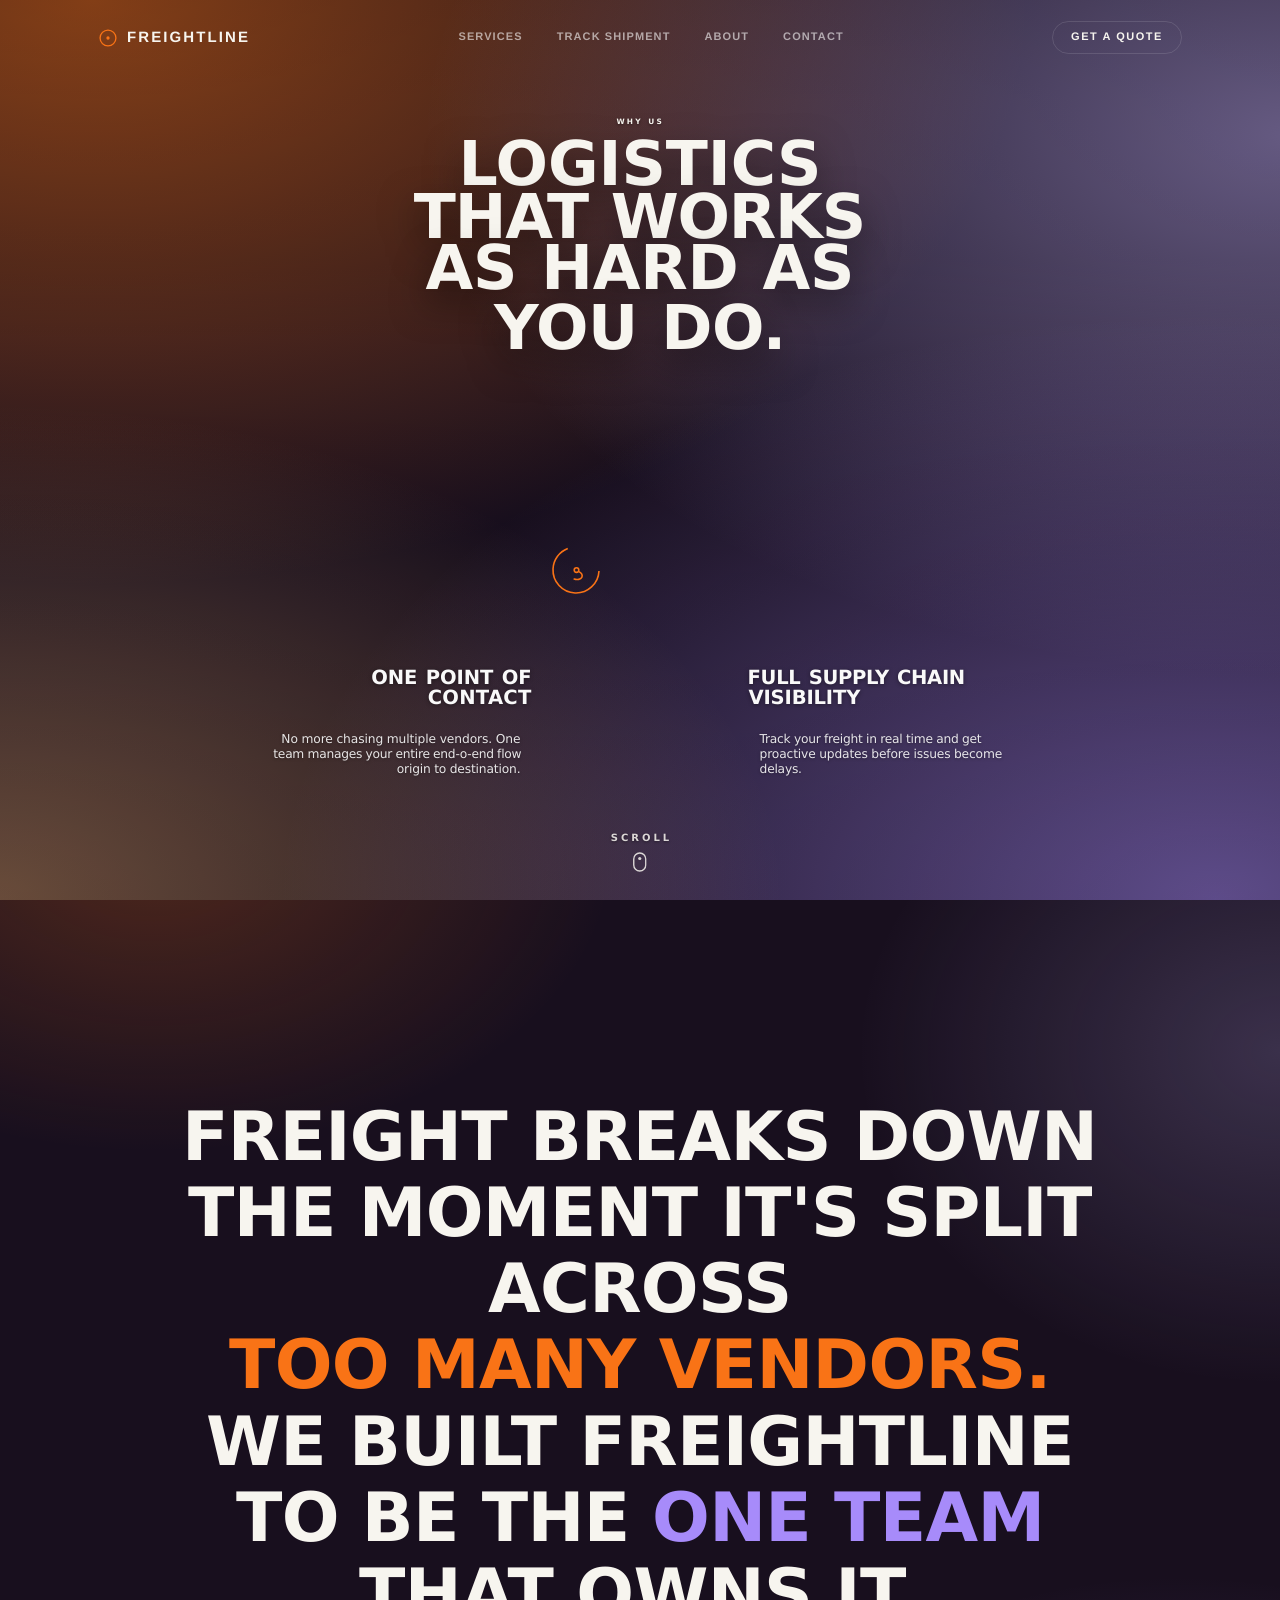
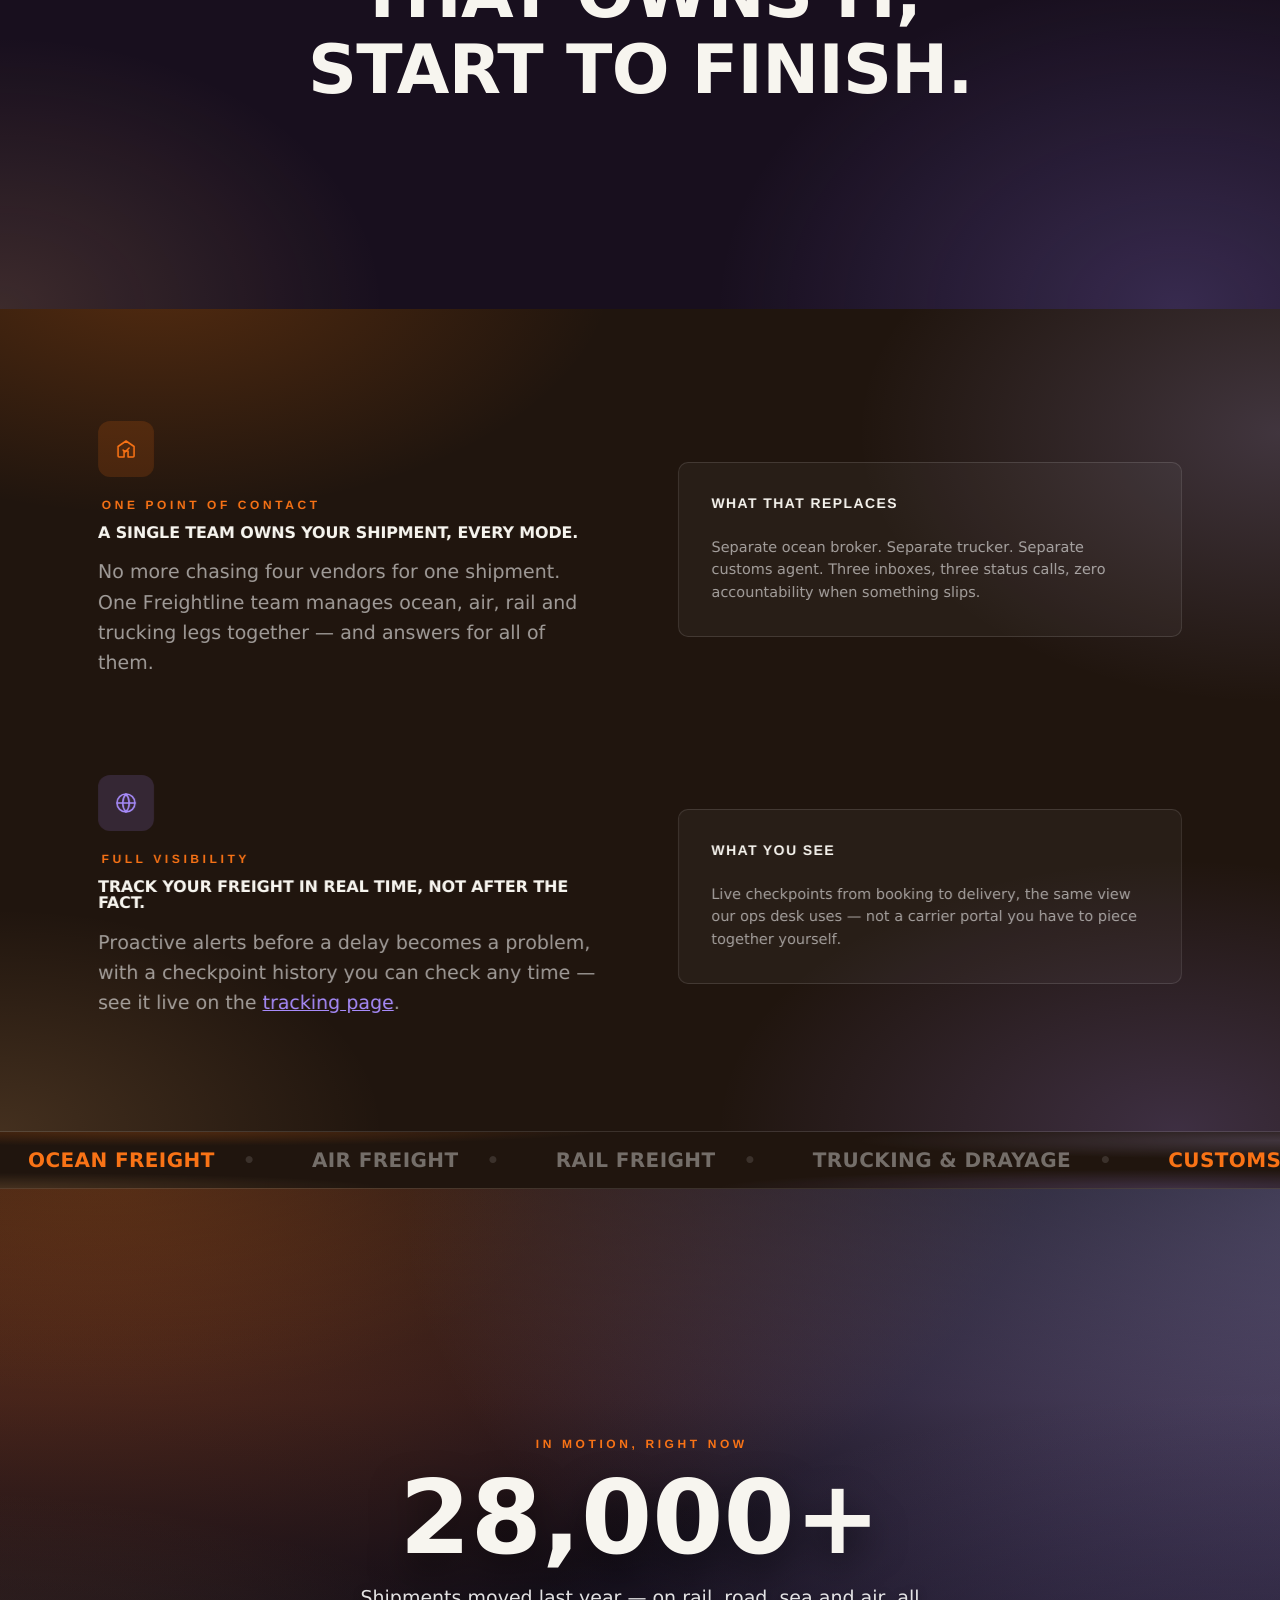
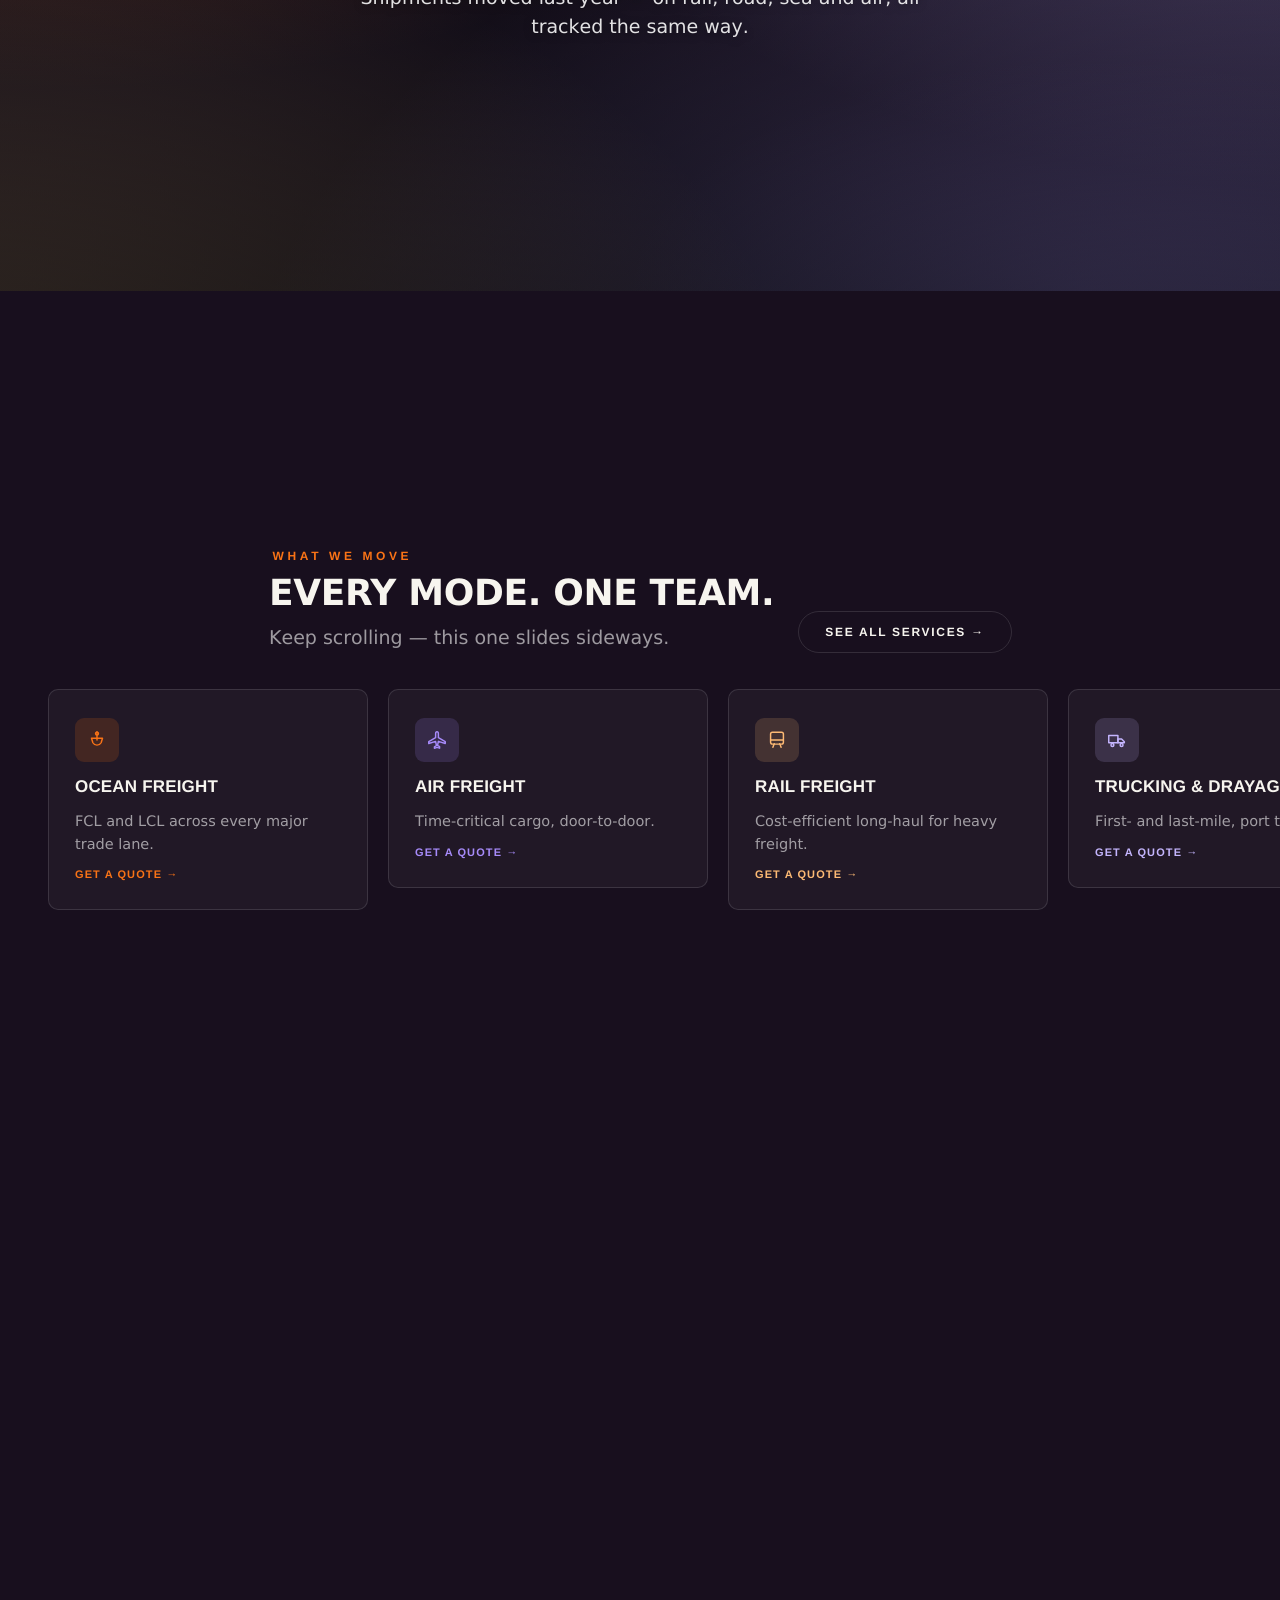
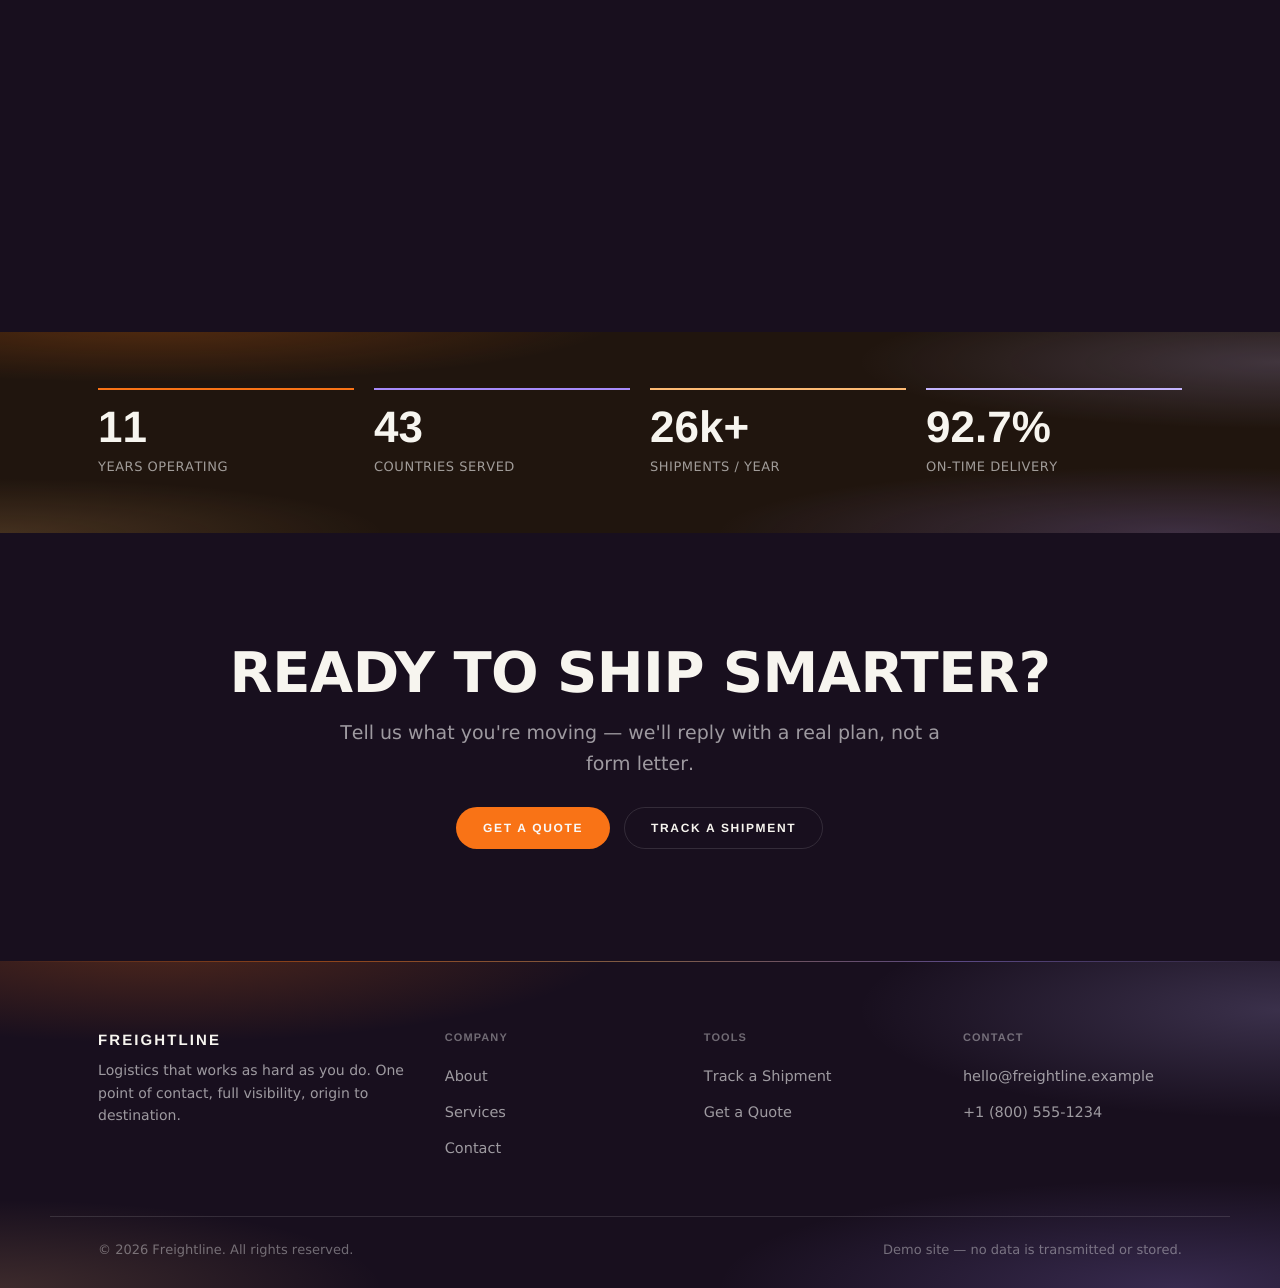
==== commit 8eb183d5: "Switch to lavender/orange palette, richer base, snap scroll, deeper parallax Color theme (per reques" ====
--- a/logistics-freight-hero/index.html
+++ b/logistics-freight-hero/index.html
@@ -41,7 +41,7 @@
   --cream:#F7F5EF;
   --white:#F9F9F9;
   --ink:rgba(255,255,255,.88);
-  --accent:#D6523A;
+  --accent:#F97316;
   --s: min(100vh / 800, 100vw / 716);
   --cover: max(100vw / 1280, 100vh / 800);
 }
@@ -49,8 +49,7 @@
 *{box-sizing:border-box}
 body{
   margin:0;
-  background:var(--mesh), #0a0b0c;
-  background-attachment:fixed;
+  background:#180f1e;
   font-kerning:none;
   font-variant-ligatures:none;
   font-feature-settings:normal;
@@ -65,14 +64,14 @@
   position:relative;
   height:100vh;height:100dvh;
   overflow:hidden;
-  background:var(--mesh), #0a0b0c;
+  background:var(--mesh), #180f1e;
 }
 
 .bg{
   position:absolute;inset:0;
   width:100%;height:100%;
   object-fit:cover;object-position:center;
-  background:var(--mesh), #0a0b0c;
+  background:var(--mesh), #180f1e;
 }
 
 .tint{
@@ -412,18 +411,34 @@
 .story-statement em.accent{font-style:normal;color:var(--accent)}
 .story-statement em.teal{font-style:normal;color:var(--accent-2)}
 
+/* ---------- scroll-snap (homepage only) ----------
+   Proximity, not mandatory: settles on a section boundary only when
+   already close to one, so it reads as "the page has structure"
+   without fighting Lenis's momentum or forcing a snap on every stop.
+   The pinned horizontal-scroll gallery is deliberately excluded —
+   snapping into a section GSAP is also pinning/scrubbing would fight
+   it. Scoped to this page only: the interior utility pages (forms,
+   the quote wizard, variable-height content) are a poor fit for
+   section snapping. */
+html{scroll-snap-type:y proximity}
+.frame,
+.story-section:not(.hcards-pin),
+.footer{scroll-snap-align:start}
+@media (prefers-reduced-motion:reduce){html{scroll-snap-type:none}}
+
 </style>
 </head>
 <body>
+<div class="bg-mesh-fixed" aria-hidden="true"></div>
 <div class="scroll-progress" aria-hidden="true"></div>
 <div class="frame">
-  <video class="bg" src="https://d8j0ntlcm91z4.cloudfront.net/user_38xzZboKViGWJOttwIXH07lWA1P/hf_20261005_115944_095d91d4-030f-4e82-b42b-a388c0816d24.mp4" poster="data:image/svg+xml,%3Csvg%20xmlns%3D%22http%3A%2F%2Fwww.w3.org%2F2000%2Fsvg%22%20width%3D%22960%22%20height%3D%22600%22%20viewBox%3D%220%200%20960%20600%22%3E%20%3Cdefs%3E%20%3CradialGradient%20id%3D%22r%22%20cx%3D%2212%25%22%20cy%3D%220%25%22%20r%3D%2265%25%22%3E%20%3Cstop%20offset%3D%220%25%22%20stop-color%3D%22%23D6523A%22%20stop-opacity%3D%220.55%22%2F%3E%20%3Cstop%20offset%3D%22100%25%22%20stop-color%3D%22%23D6523A%22%20stop-opacity%3D%220%22%2F%3E%20%3C%2FradialGradient%3E%20%3CradialGradient%20id%3D%22b%22%20cx%3D%2295%25%22%20cy%3D%2215%25%22%20r%3D%2260%25%22%3E%20%3Cstop%20offset%3D%220%25%22%20stop-color%3D%22%234C8DBF%22%20stop-opacity%3D%220.5%22%2F%3E%20%3Cstop%20offset%3D%22100%25%22%20stop-color%3D%22%234C8DBF%22%20stop-opacity%3D%220%22%2F%3E%20%3C%2FradialGradient%3E%20%3CradialGradient%20id%3D%22t%22%20cx%3D%2290%25%22%20cy%3D%22100%25%22%20r%3D%2265%25%22%3E%20%3Cstop%20offset%3D%220%25%22%20stop-color%3D%22%232BB3A3%22%20stop-opacity%3D%220.55%22%2F%3E%20%3Cstop%20offset%3D%22100%25%22%20stop-color%3D%22%232BB3A3%22%20stop-opacity%3D%220%22%2F%3E%20%3C%2FradialGradient%3E%20%3CradialGradient%20id%3D%22a%22%20cx%3D%225%25%22%20cy%3D%22100%25%22%20r%3D%2255%25%22%3E%20%3Cstop%20offset%3D%220%25%22%20stop-color%3D%22%23E3A53B%22%20stop-opacity%3D%220.4%22%2F%3E%20%3Cstop%20offset%3D%22100%25%22%20stop-color%3D%22%23E3A53B%22%20stop-opacity%3D%220%22%2F%3E%20%3C%2FradialGradient%3E%20%3C%2Fdefs%3E%20%3Crect%20width%3D%22960%22%20height%3D%22600%22%20fill%3D%22%230a0b0c%22%2F%3E%20%3Crect%20width%3D%22960%22%20height%3D%22600%22%20fill%3D%22url%28%23r%29%22%2F%3E%20%3Crect%20width%3D%22960%22%20height%3D%22600%22%20fill%3D%22url%28%23b%29%22%2F%3E%20%3Crect%20width%3D%22960%22%20height%3D%22600%22%20fill%3D%22url%28%23t%29%22%2F%3E%20%3Crect%20width%3D%22960%22%20height%3D%22600%22%20fill%3D%22url%28%23a%29%22%2F%3E%20%3C%2Fsvg%3E" autoplay muted loop playsinline disablepictureinpicture aria-label="Aerial view of a container freight train crossing black coal terrain"></video>
+  <video class="bg" src="https://d8j0ntlcm91z4.cloudfront.net/user_38xzZboKViGWJOttwIXH07lWA1P/hf_20261005_115944_095d91d4-030f-4e82-b42b-a388c0816d24.mp4" poster="data:image/svg+xml,%3Csvg%20xmlns%3D%22http%3A%2F%2Fwww.w3.org%2F2000%2Fsvg%22%20width%3D%22960%22%20height%3D%22600%22%20viewBox%3D%220%200%20960%20600%22%3E%20%3Cdefs%3E%20%3CradialGradient%20id%3D%22r%22%20cx%3D%2212%25%22%20cy%3D%220%25%22%20r%3D%2265%25%22%3E%20%3Cstop%20offset%3D%220%25%22%20stop-color%3D%22%23F97316%22%20stop-opacity%3D%220.55%22%2F%3E%20%3Cstop%20offset%3D%22100%25%22%20stop-color%3D%22%23F97316%22%20stop-opacity%3D%220%22%2F%3E%20%3C%2FradialGradient%3E%20%3CradialGradient%20id%3D%22b%22%20cx%3D%2295%25%22%20cy%3D%2215%25%22%20r%3D%2260%25%22%3E%20%3Cstop%20offset%3D%220%25%22%20stop-color%3D%22%23C4B5FD%22%20stop-opacity%3D%220.5%22%2F%3E%20%3Cstop%20offset%3D%22100%25%22%20stop-color%3D%22%23C4B5FD%22%20stop-opacity%3D%220%22%2F%3E%20%3C%2FradialGradient%3E%20%3CradialGradient%20id%3D%22t%22%20cx%3D%2290%25%22%20cy%3D%22100%25%22%20r%3D%2265%25%22%3E%20%3Cstop%20offset%3D%220%25%22%20stop-color%3D%22%23A78BFA%22%20stop-opacity%3D%220.55%22%2F%3E%20%3Cstop%20offset%3D%22100%25%22%20stop-color%3D%22%23A78BFA%22%20stop-opacity%3D%220%22%2F%3E%20%3C%2FradialGradient%3E%20%3CradialGradient%20id%3D%22a%22%20cx%3D%225%25%22%20cy%3D%22100%25%22%20r%3D%2255%25%22%3E%20%3Cstop%20offset%3D%220%25%22%20stop-color%3D%22%23FDBA74%22%20stop-opacity%3D%220.4%22%2F%3E%20%3Cstop%20offset%3D%22100%25%22%20stop-color%3D%22%23FDBA74%22%20stop-opacity%3D%220%22%2F%3E%20%3C%2FradialGradient%3E%20%3C%2Fdefs%3E%20%3Crect%20width%3D%22960%22%20height%3D%22600%22%20fill%3D%22%23180f1e%22%2F%3E%20%3Crect%20width%3D%22960%22%20height%3D%22600%22%20fill%3D%22url%28%23r%29%22%2F%3E%20%3Crect%20width%3D%22960%22%20height%3D%22600%22%20fill%3D%22url%28%23b%29%22%2F%3E%20%3Crect%20width%3D%22960%22%20height%3D%22600%22%20fill%3D%22url%28%23t%29%22%2F%3E%20%3Crect%20width%3D%22960%22%20height%3D%22600%22%20fill%3D%22url%28%23a%29%22%2F%3E%20%3C%2Fsvg%3E" autoplay muted loop playsinline disablepictureinpicture aria-label="Aerial view of a container freight train crossing black coal terrain"></video>
   <div class="tint"></div>
 
   <header class="nav">
     <div class="container nav__inner">
       <a class="nav__brand" href="index.html">
-        <svg width="20" height="20" viewBox="0 0 24 24" fill="none" aria-hidden="true"><circle cx="12" cy="12" r="9.5" stroke="#D6523A" stroke-width="1.6"/><circle cx="12" cy="12" r="2" fill="#D6523A"/></svg>
+        <svg width="20" height="20" viewBox="0 0 24 24" fill="none" aria-hidden="true"><circle cx="12" cy="12" r="9.5" stroke="#F97316" stroke-width="1.6"/><circle cx="12" cy="12" r="2" fill="#F97316"/></svg>
         Freightline
       </a>
       <nav class="nav__links" aria-label="Primary">
@@ -458,8 +473,8 @@
     </h1>
 
     <svg class="mark" viewBox="0 0 52 52" fill="none" aria-hidden="true">
-      <circle cx="26" cy="26" r="23" stroke="#D6523A" stroke-width="1.6" stroke-dasharray="98.3 46.3" transform="rotate(2.5 26 26)"/>
-      <g stroke="#D6523A" stroke-width="1.6" stroke-linecap="round">
+      <circle cx="26" cy="26" r="23" stroke="#F97316" stroke-width="1.6" stroke-dasharray="98.3 46.3" transform="rotate(2.5 26 26)"/>
+      <g stroke="#F97316" stroke-width="1.6" stroke-linecap="round">
         <circle cx="26.5" cy="26.1" r="2.3"/>
         <path d="M28.9 27.6C31.6 29 32.9 31.2 31.8 33.3 30.7 35.4 27.2 36.1 24.2 35.1"/>
       </g>
@@ -567,7 +582,7 @@
     <div class="split-feature" data-reveal="left">
       <div>
         <div class="split-feature__icon">
-          <svg width="24" height="24" viewBox="0 0 24 24" fill="none" stroke="currentColor" stroke-width="1.6" stroke-linecap="round" stroke-linejoin="round"><path d="M4 9.5 12 4l8 5.5V19a1 1 0 0 1-1 1h-5v-6h-4v6H5a1 1 0 0 1-1-1Z"/><path d="m9 13 2 2 4-4" stroke="#D6523A"/></svg>
+          <svg width="24" height="24" viewBox="0 0 24 24" fill="none" stroke="currentColor" stroke-width="1.6" stroke-linecap="round" stroke-linejoin="round"><path d="M4 9.5 12 4l8 5.5V19a1 1 0 0 1-1 1h-5v-6h-4v6H5a1 1 0 0 1-1-1Z"/><path d="m9 13 2 2 4-4" stroke="#F97316"/></svg>
         </div>
         <p class="eyebrow-label">One point of contact</p>
         <h2 class="h-display h2">A single team owns your shipment, every mode.</h2>
@@ -615,7 +630,7 @@
 </div>
 
 <section class="story-section video-band">
-  <video class="video-band__media" src="https://d8j0ntlcm91z4.cloudfront.net/user_38xzZboKViGWJOttwIXH07lWA1P/hf_20261005_115944_095d91d4-030f-4e82-b42b-a388c0816d24.mp4" poster="data:image/svg+xml,%3Csvg%20xmlns%3D%22http%3A%2F%2Fwww.w3.org%2F2000%2Fsvg%22%20width%3D%22960%22%20height%3D%22600%22%20viewBox%3D%220%200%20960%20600%22%3E%20%3Cdefs%3E%20%3CradialGradient%20id%3D%22r%22%20cx%3D%2212%25%22%20cy%3D%220%25%22%20r%3D%2265%25%22%3E%20%3Cstop%20offset%3D%220%25%22%20stop-color%3D%22%23D6523A%22%20stop-opacity%3D%220.55%22%2F%3E%20%3Cstop%20offset%3D%22100%25%22%20stop-color%3D%22%23D6523A%22%20stop-opacity%3D%220%22%2F%3E%20%3C%2FradialGradient%3E%20%3CradialGradient%20id%3D%22b%22%20cx%3D%2295%25%22%20cy%3D%2215%25%22%20r%3D%2260%25%22%3E%20%3Cstop%20offset%3D%220%25%22%20stop-color%3D%22%234C8DBF%22%20stop-opacity%3D%220.5%22%2F%3E%20%3Cstop%20offset%3D%22100%25%22%20stop-color%3D%22%234C8DBF%22%20stop-opacity%3D%220%22%2F%3E%20%3C%2FradialGradient%3E%20%3CradialGradient%20id%3D%22t%22%20cx%3D%2290%25%22%20cy%3D%22100%25%22%20r%3D%2265%25%22%3E%20%3Cstop%20offset%3D%220%25%22%20stop-color%3D%22%232BB3A3%22%20stop-opacity%3D%220.55%22%2F%3E%20%3Cstop%20offset%3D%22100%25%22%20stop-color%3D%22%232BB3A3%22%20stop-opacity%3D%220%22%2F%3E%20%3C%2FradialGradient%3E%20%3CradialGradient%20id%3D%22a%22%20cx%3D%225%25%22%20cy%3D%22100%25%22%20r%3D%2255%25%22%3E%20%3Cstop%20offset%3D%220%25%22%20stop-color%3D%22%23E3A53B%22%20stop-opacity%3D%220.4%22%2F%3E%20%3Cstop%20offset%3D%22100%25%22%20stop-color%3D%22%23E3A53B%22%20stop-opacity%3D%220%22%2F%3E%20%3C%2FradialGradient%3E%20%3C%2Fdefs%3E%20%3Crect%20width%3D%22960%22%20height%3D%22600%22%20fill%3D%22%230a0b0c%22%2F%3E%20%3Crect%20width%3D%22960%22%20height%3D%22600%22%20fill%3D%22url%28%23r%29%22%2F%3E%20%3Crect%20width%3D%22960%22%20height%3D%22600%22%20fill%3D%22url%28%23b%29%22%2F%3E%20%3Crect%20width%3D%22960%22%20height%3D%22600%22%20fill%3D%22url%28%23t%29%22%2F%3E%20%3Crect%20width%3D%22960%22%20height%3D%22600%22%20fill%3D%22url%28%23a%29%22%2F%3E%20%3C%2Fsvg%3E" autoplay muted loop playsinline disablepictureinpicture aria-hidden="true"></video>
+  <video class="video-band__media" src="https://d8j0ntlcm91z4.cloudfront.net/user_38xzZboKViGWJOttwIXH07lWA1P/hf_20261005_115944_095d91d4-030f-4e82-b42b-a388c0816d24.mp4" poster="data:image/svg+xml,%3Csvg%20xmlns%3D%22http%3A%2F%2Fwww.w3.org%2F2000%2Fsvg%22%20width%3D%22960%22%20height%3D%22600%22%20viewBox%3D%220%200%20960%20600%22%3E%20%3Cdefs%3E%20%3CradialGradient%20id%3D%22r%22%20cx%3D%2212%25%22%20cy%3D%220%25%22%20r%3D%2265%25%22%3E%20%3Cstop%20offset%3D%220%25%22%20stop-color%3D%22%23F97316%22%20stop-opacity%3D%220.55%22%2F%3E%20%3Cstop%20offset%3D%22100%25%22%20stop-color%3D%22%23F97316%22%20stop-opacity%3D%220%22%2F%3E%20%3C%2FradialGradient%3E%20%3CradialGradient%20id%3D%22b%22%20cx%3D%2295%25%22%20cy%3D%2215%25%22%20r%3D%2260%25%22%3E%20%3Cstop%20offset%3D%220%25%22%20stop-color%3D%22%23C4B5FD%22%20stop-opacity%3D%220.5%22%2F%3E%20%3Cstop%20offset%3D%22100%25%22%20stop-color%3D%22%23C4B5FD%22%20stop-opacity%3D%220%22%2F%3E%20%3C%2FradialGradient%3E%20%3CradialGradient%20id%3D%22t%22%20cx%3D%2290%25%22%20cy%3D%22100%25%22%20r%3D%2265%25%22%3E%20%3Cstop%20offset%3D%220%25%22%20stop-color%3D%22%23A78BFA%22%20stop-opacity%3D%220.55%22%2F%3E%20%3Cstop%20offset%3D%22100%25%22%20stop-color%3D%22%23A78BFA%22%20stop-opacity%3D%220%22%2F%3E%20%3C%2FradialGradient%3E%20%3CradialGradient%20id%3D%22a%22%20cx%3D%225%25%22%20cy%3D%22100%25%22%20r%3D%2255%25%22%3E%20%3Cstop%20offset%3D%220%25%22%20stop-color%3D%22%23FDBA74%22%20stop-opacity%3D%220.4%22%2F%3E%20%3Cstop%20offset%3D%22100%25%22%20stop-color%3D%22%23FDBA74%22%20stop-opacity%3D%220%22%2F%3E%20%3C%2FradialGradient%3E%20%3C%2Fdefs%3E%20%3Crect%20width%3D%22960%22%20height%3D%22600%22%20fill%3D%22%23180f1e%22%2F%3E%20%3Crect%20width%3D%22960%22%20height%3D%22600%22%20fill%3D%22url%28%23r%29%22%2F%3E%20%3Crect%20width%3D%22960%22%20height%3D%22600%22%20fill%3D%22url%28%23b%29%22%2F%3E%20%3Crect%20width%3D%22960%22%20height%3D%22600%22%20fill%3D%22url%28%23t%29%22%2F%3E%20%3Crect%20width%3D%22960%22%20height%3D%22600%22%20fill%3D%22url%28%23a%29%22%2F%3E%20%3C%2Fsvg%3E" autoplay muted loop playsinline disablepictureinpicture aria-hidden="true"></video>
   <div class="video-band__tint"></div>
   <div class="video-band__content" data-reveal="fade">
     <p class="video-band__eyebrow">In motion, right now</p>
@@ -677,7 +692,7 @@
 
         <div class="tilt"><article class="card tilt-el">
           <div class="card__icon">
-            <svg width="22" height="22" viewBox="0 0 24 24" fill="none" stroke="currentColor" stroke-width="1.6" stroke-linecap="round" stroke-linejoin="round"><path d="M4 9.5 12 4l8 5.5V19a1 1 0 0 1-1 1h-5v-6h-4v6H5a1 1 0 0 1-1-1Z"/><path d="m9 13 2 2 4-4" stroke="#D6523A"/></svg>
+            <svg width="22" height="22" viewBox="0 0 24 24" fill="none" stroke="currentColor" stroke-width="1.6" stroke-linecap="round" stroke-linejoin="round"><path d="M4 9.5 12 4l8 5.5V19a1 1 0 0 1-1 1h-5v-6h-4v6H5a1 1 0 0 1-1-1Z"/><path d="m9 13 2 2 4-4" stroke="#F97316"/></svg>
           </div>
           <h2 class="card__title">Customs Brokerage</h2>
           <p class="card__desc">Licensed brokerage that keeps freight moving at the border.</p>
--- a/logistics-freight-hero/assets/site.css
+++ b/logistics-freight-hero/assets/site.css
@@ -29,31 +29,31 @@
 }
 
 :root{
-  --bg:#0a0b0c;
+  --bg:#180f1e;
   --bg-raise:#121316;
   --cream:#F7F5EF;
   --white:#F9F9F9;
   --ink:rgba(255,255,255,.88);
   --ink-dim:rgba(255,255,255,.58);
   --ink-faint:rgba(255,255,255,.38);
-  --accent:#D6523A;
-  --accent-dim:rgba(214,82,58,.16);
-  --accent-2:#2BB3A3;
-  --accent-2-dim:rgba(43,179,163,.16);
-  --accent-3:#E3A53B;
-  --accent-3-dim:rgba(227,165,59,.16);
-  --accent-4:#4C8DBF;
-  --accent-4-dim:rgba(76,141,191,.16);
+  --accent:#F97316;
+  --accent-dim:rgba(249,115,22,.16);
+  --accent-2:#A78BFA;
+  --accent-2-dim:rgba(167,139,250,.16);
+  --accent-3:#FDBA74;
+  --accent-3-dim:rgba(253,186,116,.16);
+  --accent-4:#C4B5FD;
+  --accent-4-dim:rgba(196,181,253,.16);
   --line:rgba(255,255,255,.12);
   --card:rgba(255,255,255,.04);
-  --bg-alt:#0d1b1f;
+  --bg-alt:#20150e;
   --nav-h:76px;
   --radius:10px;
   --mesh:
-    radial-gradient(ellipse 60% 50% at 12% -5%, rgba(214,82,58,.24), transparent 60%),
-    radial-gradient(ellipse 55% 55% at 100% 15%, rgba(76,141,191,.20), transparent 60%),
-    radial-gradient(ellipse 60% 55% at 92% 100%, rgba(43,179,163,.22), transparent 60%),
-    radial-gradient(ellipse 50% 45% at 0% 100%, rgba(227,165,59,.16), transparent 60%);
+    radial-gradient(ellipse 60% 50% at 12% -5%, rgba(249,115,22,.24), transparent 60%),
+    radial-gradient(ellipse 55% 55% at 100% 15%, rgba(196,181,253,.20), transparent 60%),
+    radial-gradient(ellipse 60% 55% at 92% 100%, rgba(167,139,250,.22), transparent 60%),
+    radial-gradient(ellipse 50% 45% at 0% 100%, rgba(253,186,116,.16), transparent 60%);
   color-scheme:dark;
 }
 
@@ -62,8 +62,7 @@
 html{-webkit-text-size-adjust:100%}
 body{
   margin:0;
-  background:var(--mesh), var(--bg);
-  background-attachment:fixed;
+  background:var(--bg);
   color:var(--ink);
   font:400 16px/1.5 UI,system-ui,sans-serif;
   font-kerning:none;
@@ -73,6 +72,15 @@
   text-rendering:geometricPrecision;
 }
 body.has-fixed-nav{padding-top:var(--nav-h)}
+
+/* A real fixed-position element behind the scrollable content, not
+   background-attachment:fixed (which fails outright on iOS Safari and
+   causes scroll jank on desktop — see CSS-Tricks' writeup on the topic). */
+.bg-mesh-fixed{
+  position:fixed;inset:0;z-index:-1;
+  background:var(--mesh), var(--bg);
+  pointer-events:none;
+}
 body::before{
   content:"";position:fixed;top:0;left:0;right:0;z-index:50;height:3px;
   background:linear-gradient(90deg, var(--accent), var(--accent-3), var(--accent-2), var(--accent-4));
@@ -199,10 +207,10 @@
   position:relative;
   padding:clamp(72px,11vw,128px) 0 clamp(48px,7vw,80px);
   background:
-    radial-gradient(ellipse 55% 65% at 88% 0%, rgba(214,82,58,.30), transparent 62%),
-    radial-gradient(ellipse 50% 55% at 6% 100%, rgba(43,179,163,.26), transparent 62%),
-    radial-gradient(ellipse 45% 55% at 95% 95%, rgba(76,141,191,.20), transparent 60%),
-    radial-gradient(ellipse 40% 50% at 10% 10%, rgba(227,165,59,.16), transparent 60%),
+    radial-gradient(ellipse 55% 65% at 88% 0%, rgba(249,115,22,.30), transparent 62%),
+    radial-gradient(ellipse 50% 55% at 6% 100%, rgba(167,139,250,.26), transparent 62%),
+    radial-gradient(ellipse 45% 55% at 95% 95%, rgba(196,181,253,.20), transparent 60%),
+    radial-gradient(ellipse 40% 50% at 10% 10%, rgba(253,186,116,.16), transparent 60%),
     var(--bg);
   border-bottom:1px solid var(--line);
   overflow:hidden;
@@ -224,7 +232,7 @@
   position:absolute;inset:0;z-index:1;
   background:
     linear-gradient(180deg, rgba(10,11,12,.55) 0%, rgba(10,11,12,.72) 65%, var(--bg) 100%),
-    radial-gradient(ellipse 60% 70% at 85% 0%, rgba(214,82,58,.18), transparent 60%);
+    radial-gradient(ellipse 60% 70% at 85% 0%, rgba(249,115,22,.18), transparent 60%);
 }
 .page-hero > .container{position:relative;z-index:2}
 
@@ -298,8 +306,8 @@
   position:absolute;inset:0;
   background:
     linear-gradient(180deg, rgba(10,16,16,.4) 0%, rgba(10,11,12,.12) 30%, rgba(9,13,14,.6) 100%),
-    radial-gradient(ellipse 60% 55% at 85% 100%, rgba(43,179,163,.16), transparent 60%),
-    radial-gradient(ellipse 55% 50% at 10% 0%, rgba(214,82,58,.14), transparent 60%);
+    radial-gradient(ellipse 60% 55% at 85% 100%, rgba(167,139,250,.16), transparent 60%),
+    radial-gradient(ellipse 55% 50% at 10% 0%, rgba(249,115,22,.14), transparent 60%);
 }
 .video-band__content{
   position:relative;z-index:2;
@@ -360,7 +368,7 @@
   display:flex;flex-direction:column;gap:14px;
   transition:border-color .15s ease, transform .15s ease, background .15s ease;
 }
-.card:hover{border-color:rgba(214,82,58,.5);transform:translateY(-2px);background:rgba(255,255,255,.06)}
+.card:hover{border-color:rgba(249,115,22,.5);transform:translateY(-2px);background:rgba(255,255,255,.06)}
 .card__icon{
   width:44px;height:44px;border-radius:9px;
   display:flex;align-items:center;justify-content:center;
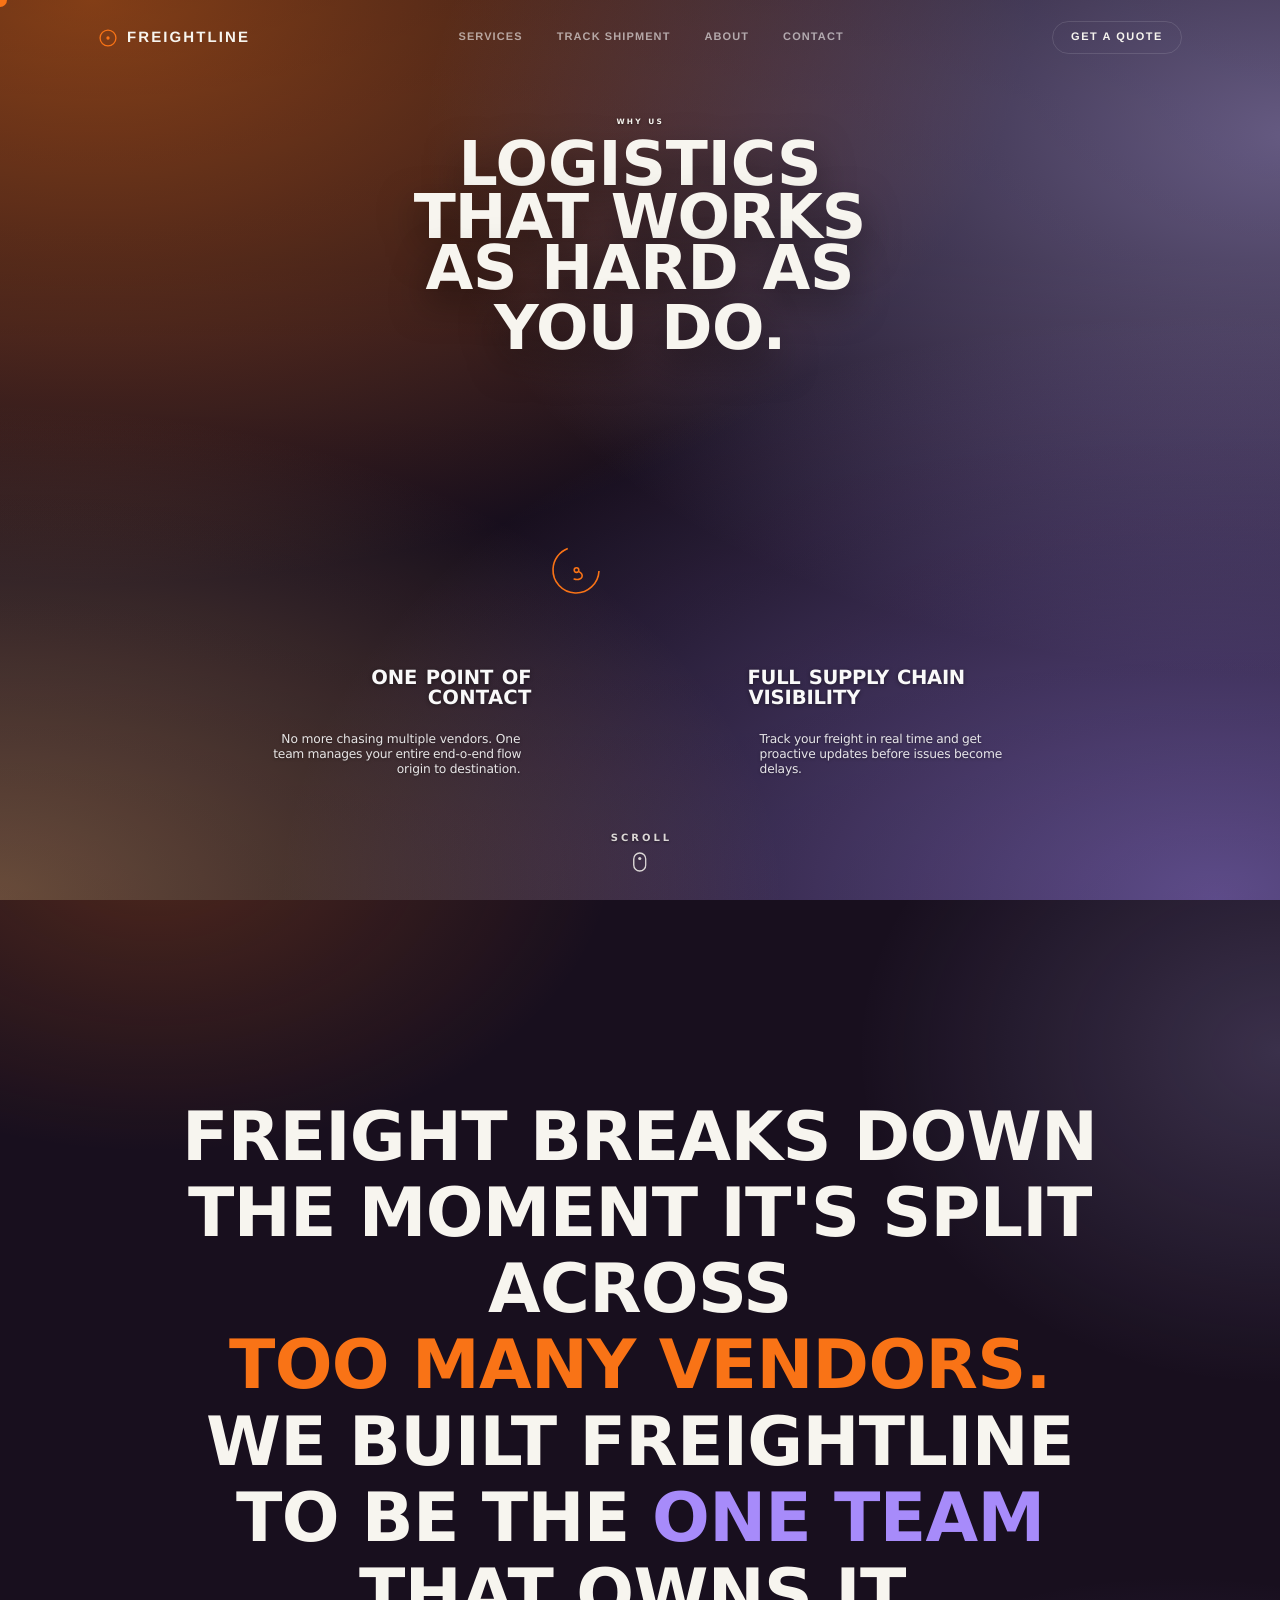
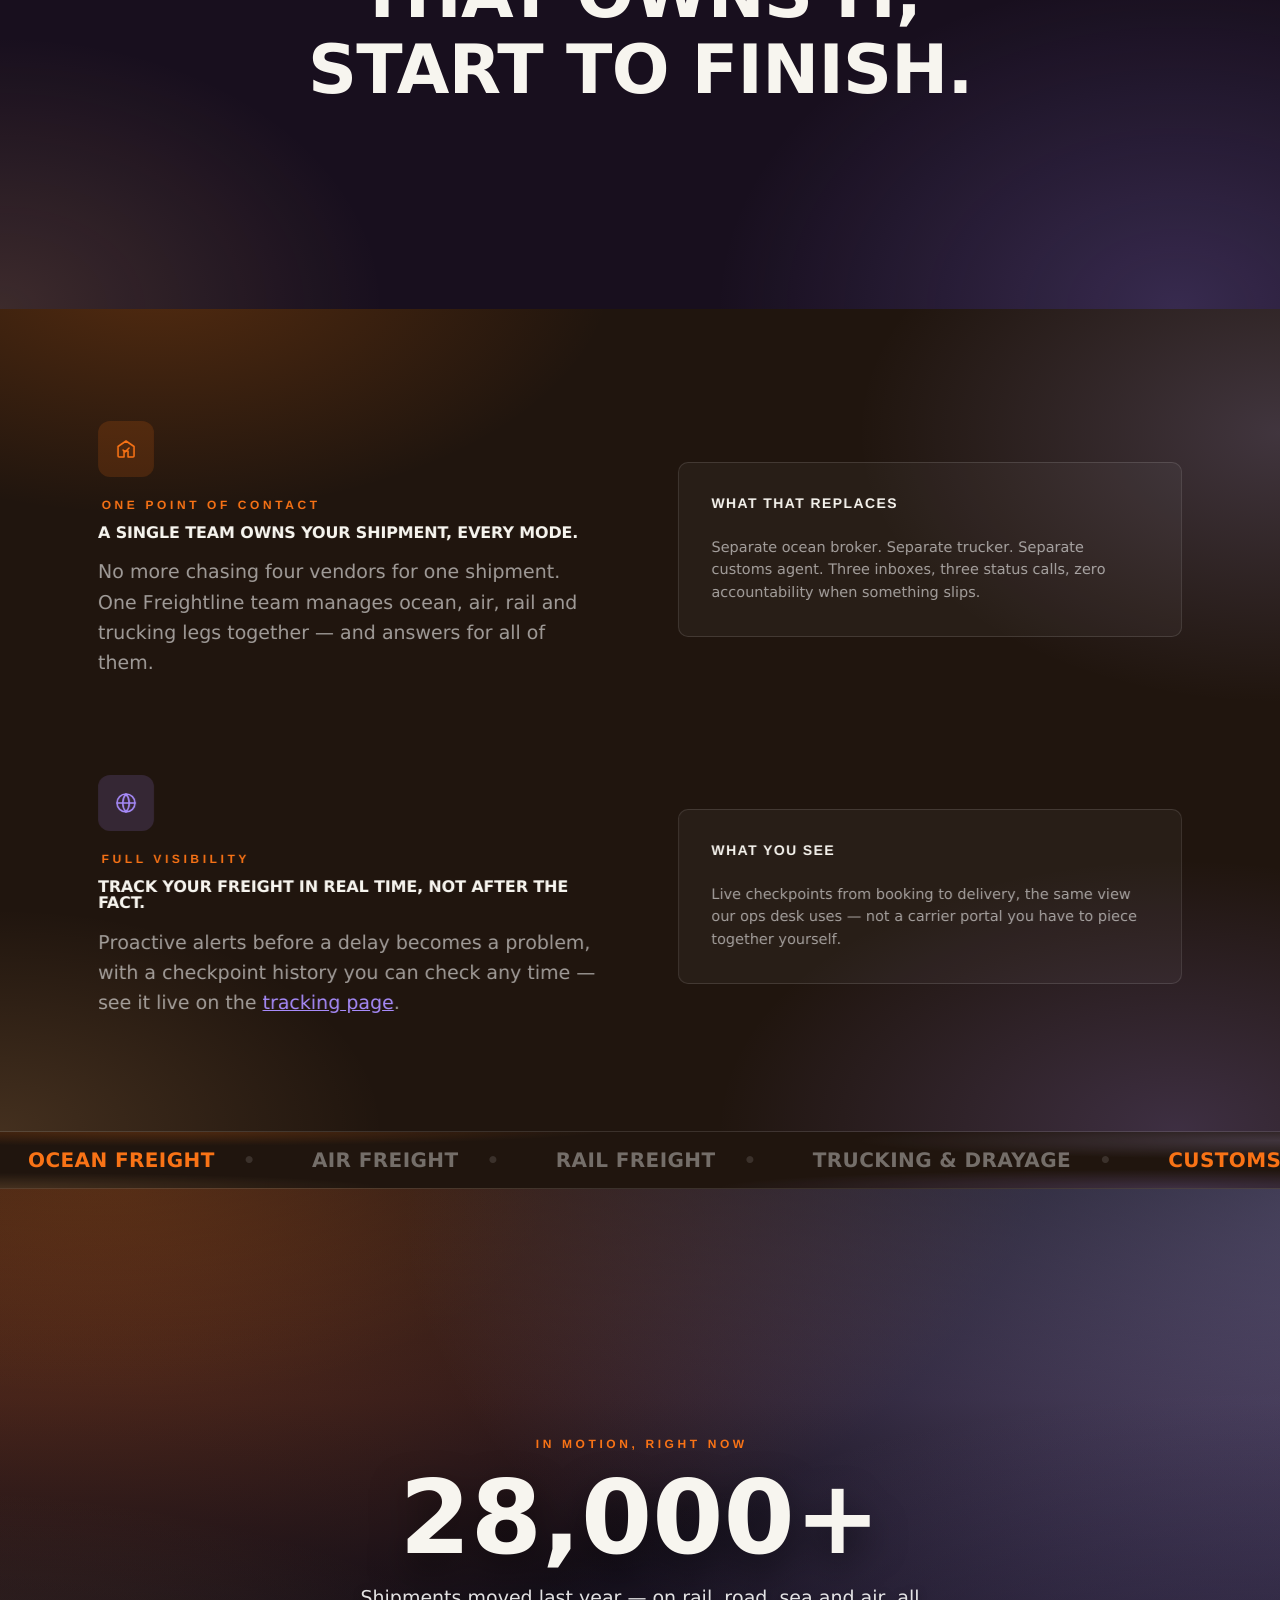
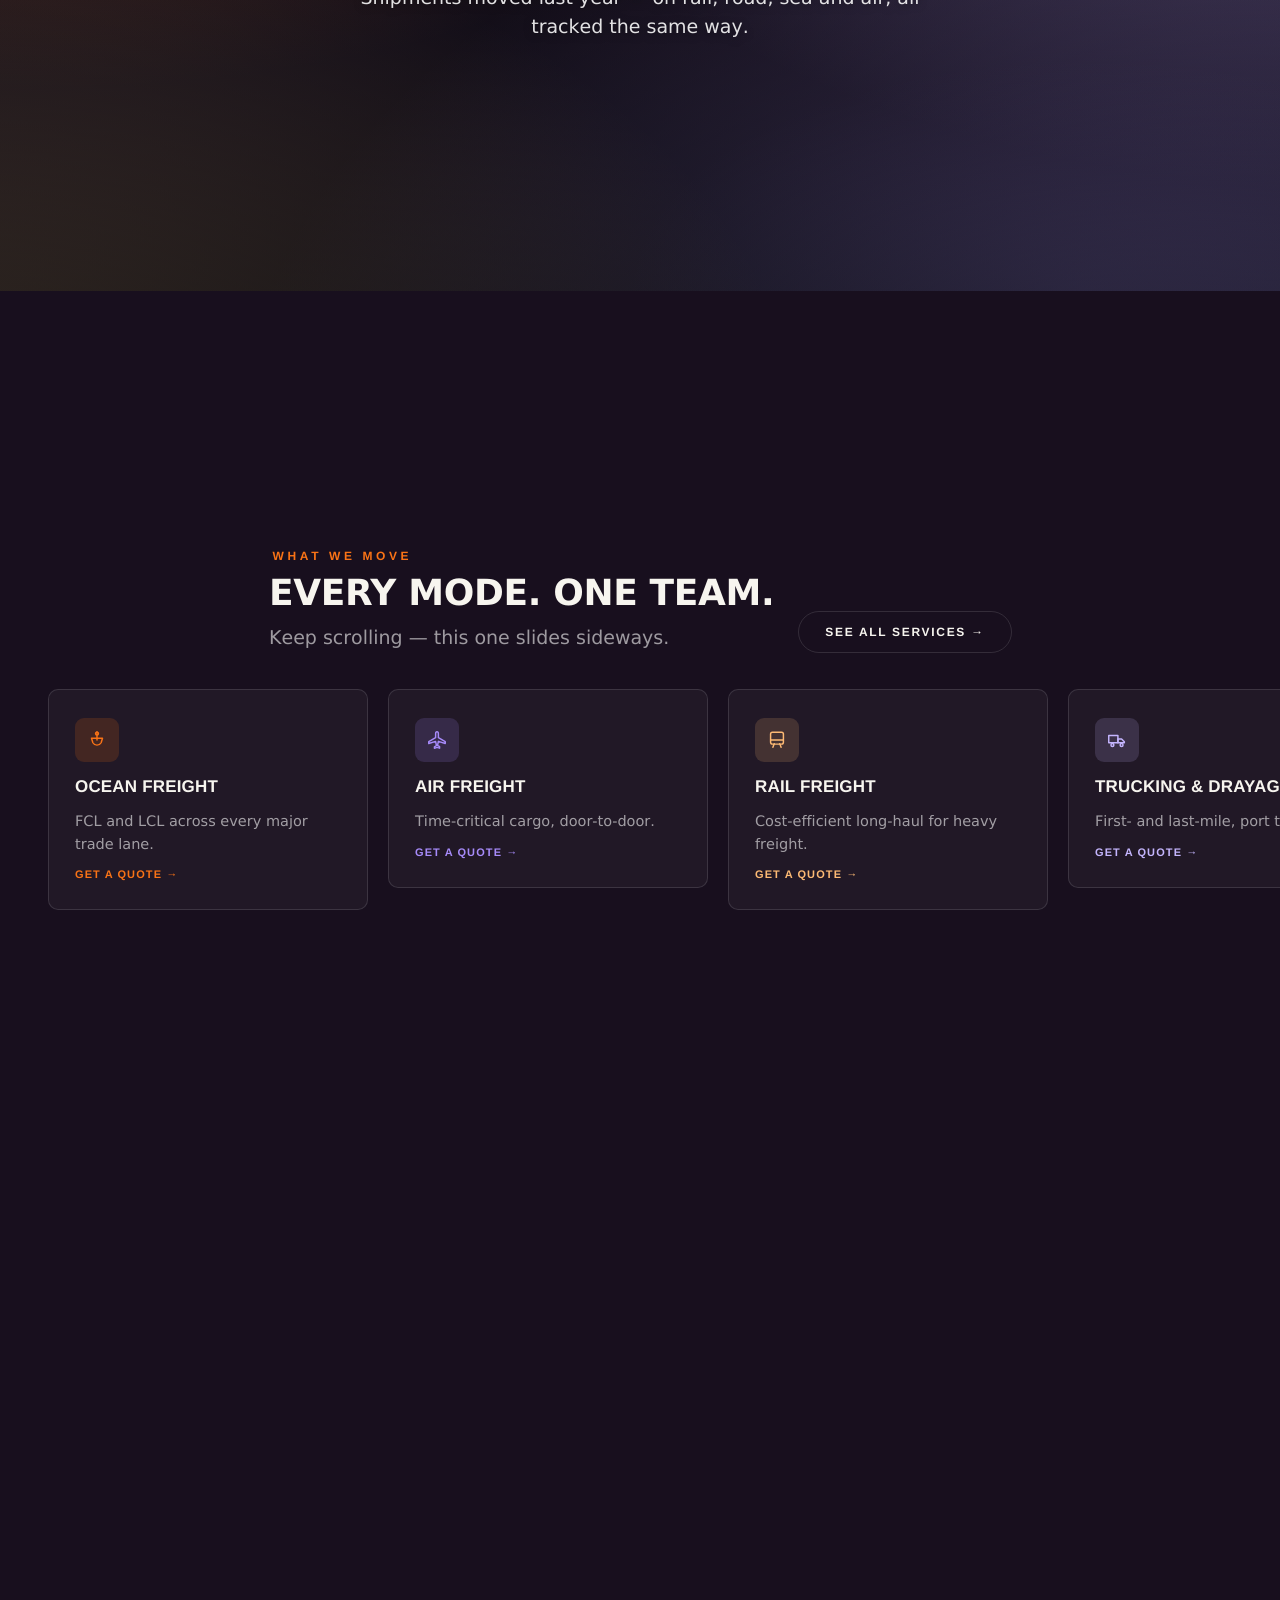
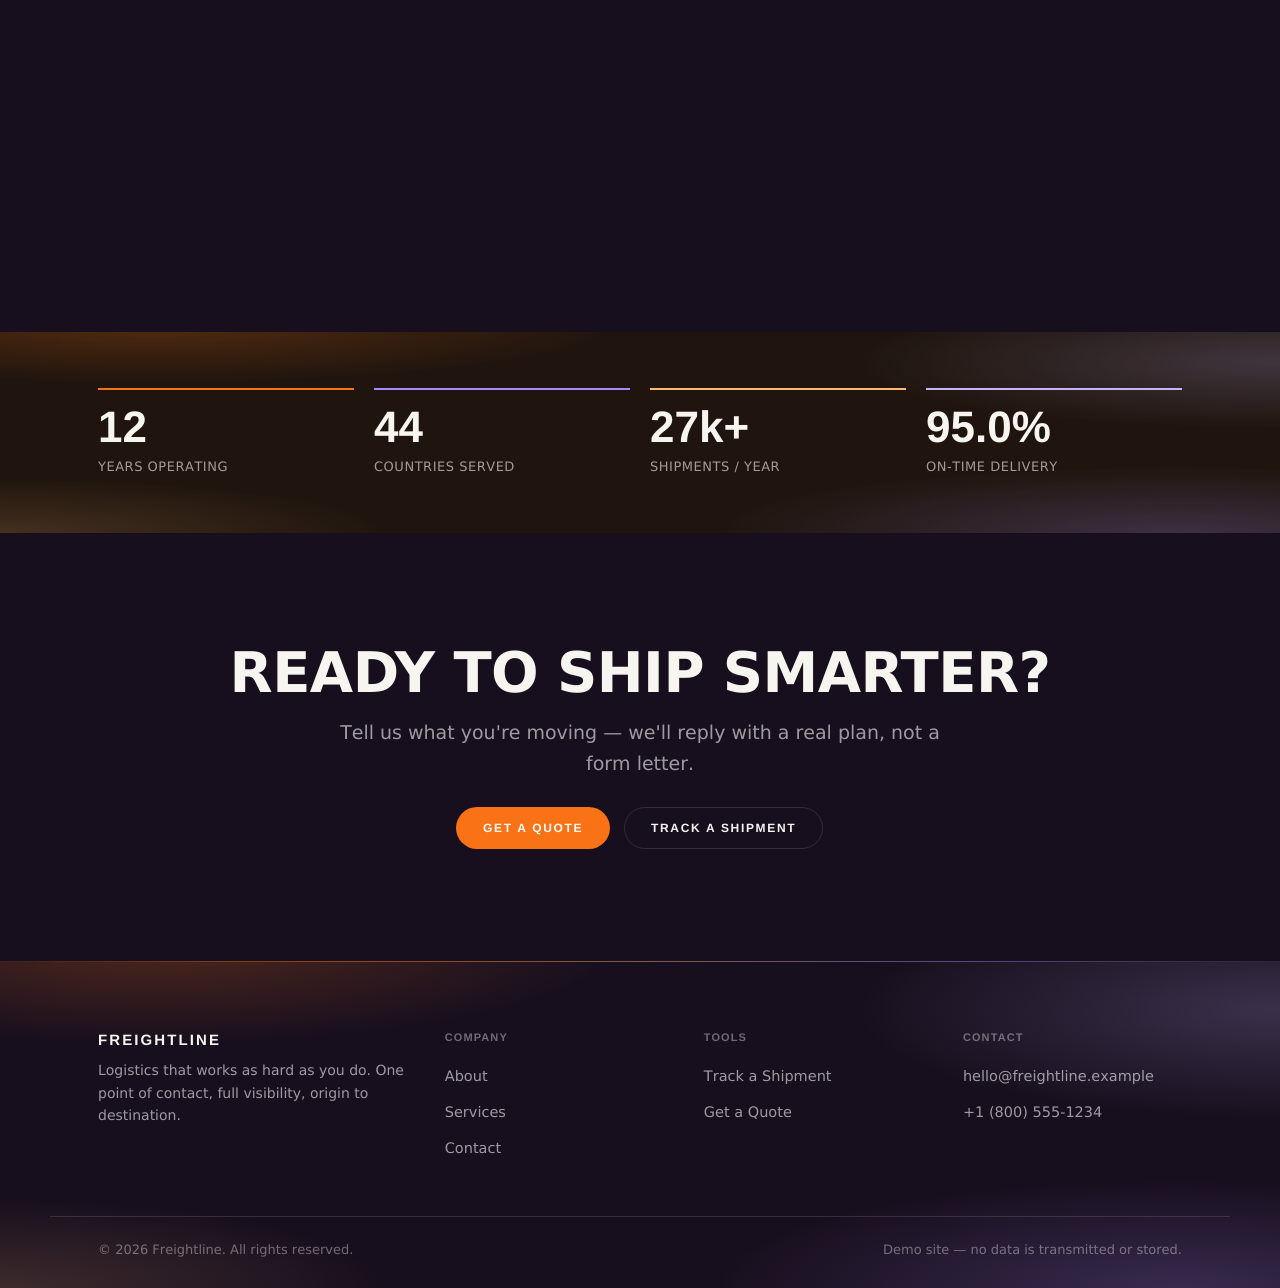
==== commit da9df57e: "Fix scroll jank, add custom cursor + chapter HUD (motion.zajno.com ref) Performance — three real, ve" ====
--- a/logistics-freight-hero/index.html
+++ b/logistics-freight-hero/index.html
@@ -431,6 +431,11 @@
 <body>
 <div class="bg-mesh-fixed" aria-hidden="true"></div>
 <div class="scroll-progress" aria-hidden="true"></div>
+<div class="cursor" id="cursor" aria-hidden="true"><span class="cursor__label" id="cursorLabel"></span></div>
+<div class="chapter-hud" id="chapterHud" aria-hidden="true">
+  <span class="chapter-hud__index" id="chapterHudIndex">01</span>
+  <span class="chapter-hud__name" id="chapterHudName">The Problem</span>
+</div>
 <div class="frame">
   <video class="bg" src="https://d8j0ntlcm91z4.cloudfront.net/user_38xzZboKViGWJOttwIXH07lWA1P/hf_20261005_115944_095d91d4-030f-4e82-b42b-a388c0816d24.mp4" poster="data:image/svg+xml,%3Csvg%20xmlns%3D%22http%3A%2F%2Fwww.w3.org%2F2000%2Fsvg%22%20width%3D%22960%22%20height%3D%22600%22%20viewBox%3D%220%200%20960%20600%22%3E%20%3Cdefs%3E%20%3CradialGradient%20id%3D%22r%22%20cx%3D%2212%25%22%20cy%3D%220%25%22%20r%3D%2265%25%22%3E%20%3Cstop%20offset%3D%220%25%22%20stop-color%3D%22%23F97316%22%20stop-opacity%3D%220.55%22%2F%3E%20%3Cstop%20offset%3D%22100%25%22%20stop-color%3D%22%23F97316%22%20stop-opacity%3D%220%22%2F%3E%20%3C%2FradialGradient%3E%20%3CradialGradient%20id%3D%22b%22%20cx%3D%2295%25%22%20cy%3D%2215%25%22%20r%3D%2260%25%22%3E%20%3Cstop%20offset%3D%220%25%22%20stop-color%3D%22%23C4B5FD%22%20stop-opacity%3D%220.5%22%2F%3E%20%3Cstop%20offset%3D%22100%25%22%20stop-color%3D%22%23C4B5FD%22%20stop-opacity%3D%220%22%2F%3E%20%3C%2FradialGradient%3E%20%3CradialGradient%20id%3D%22t%22%20cx%3D%2290%25%22%20cy%3D%22100%25%22%20r%3D%2265%25%22%3E%20%3Cstop%20offset%3D%220%25%22%20stop-color%3D%22%23A78BFA%22%20stop-opacity%3D%220.55%22%2F%3E%20%3Cstop%20offset%3D%22100%25%22%20stop-color%3D%22%23A78BFA%22%20stop-opacity%3D%220%22%2F%3E%20%3C%2FradialGradient%3E%20%3CradialGradient%20id%3D%22a%22%20cx%3D%225%25%22%20cy%3D%22100%25%22%20r%3D%2255%25%22%3E%20%3Cstop%20offset%3D%220%25%22%20stop-color%3D%22%23FDBA74%22%20stop-opacity%3D%220.4%22%2F%3E%20%3Cstop%20offset%3D%22100%25%22%20stop-color%3D%22%23FDBA74%22%20stop-opacity%3D%220%22%2F%3E%20%3C%2FradialGradient%3E%20%3C%2Fdefs%3E%20%3Crect%20width%3D%22960%22%20height%3D%22600%22%20fill%3D%22%23180f1e%22%2F%3E%20%3Crect%20width%3D%22960%22%20height%3D%22600%22%20fill%3D%22url%28%23r%29%22%2F%3E%20%3Crect%20width%3D%22960%22%20height%3D%22600%22%20fill%3D%22url%28%23b%29%22%2F%3E%20%3Crect%20width%3D%22960%22%20height%3D%22600%22%20fill%3D%22url%28%23t%29%22%2F%3E%20%3Crect%20width%3D%22960%22%20height%3D%22600%22%20fill%3D%22url%28%23a%29%22%2F%3E%20%3C%2Fsvg%3E" autoplay muted loop playsinline disablepictureinpicture aria-label="Aerial view of a container freight train crossing black coal terrain"></video>
   <div class="tint"></div>
@@ -560,7 +565,7 @@
 
 <!-- ============ THE STORY CONTINUES BELOW THE HERO ============ -->
 
-<section class="story-section story-section--dark">
+<section class="story-section story-section--dark" data-chapter-index="01" data-chapter-name="The Problem">
   <div class="container story-statement">
     <p>
       <span class="reveal-word"><span class="reveal-word__inner">Freight breaks down</span></span>
@@ -576,7 +581,7 @@
   </div>
 </section>
 
-<section class="story-section story-section--alt section">
+<section class="story-section story-section--alt section" data-chapter-index="02" data-chapter-name="The Fix">
   <div class="container" style="display:flex;flex-direction:column;gap:clamp(56px,9vw,96px)">
 
     <div class="split-feature" data-reveal="left">
@@ -629,7 +634,7 @@
   </div>
 </div>
 
-<section class="story-section video-band">
+<section class="story-section video-band" data-chapter-index="03" data-chapter-name="In Motion">
   <video class="video-band__media" src="https://d8j0ntlcm91z4.cloudfront.net/user_38xzZboKViGWJOttwIXH07lWA1P/hf_20261005_115944_095d91d4-030f-4e82-b42b-a388c0816d24.mp4" poster="data:image/svg+xml,%3Csvg%20xmlns%3D%22http%3A%2F%2Fwww.w3.org%2F2000%2Fsvg%22%20width%3D%22960%22%20height%3D%22600%22%20viewBox%3D%220%200%20960%20600%22%3E%20%3Cdefs%3E%20%3CradialGradient%20id%3D%22r%22%20cx%3D%2212%25%22%20cy%3D%220%25%22%20r%3D%2265%25%22%3E%20%3Cstop%20offset%3D%220%25%22%20stop-color%3D%22%23F97316%22%20stop-opacity%3D%220.55%22%2F%3E%20%3Cstop%20offset%3D%22100%25%22%20stop-color%3D%22%23F97316%22%20stop-opacity%3D%220%22%2F%3E%20%3C%2FradialGradient%3E%20%3CradialGradient%20id%3D%22b%22%20cx%3D%2295%25%22%20cy%3D%2215%25%22%20r%3D%2260%25%22%3E%20%3Cstop%20offset%3D%220%25%22%20stop-color%3D%22%23C4B5FD%22%20stop-opacity%3D%220.5%22%2F%3E%20%3Cstop%20offset%3D%22100%25%22%20stop-color%3D%22%23C4B5FD%22%20stop-opacity%3D%220%22%2F%3E%20%3C%2FradialGradient%3E%20%3CradialGradient%20id%3D%22t%22%20cx%3D%2290%25%22%20cy%3D%22100%25%22%20r%3D%2265%25%22%3E%20%3Cstop%20offset%3D%220%25%22%20stop-color%3D%22%23A78BFA%22%20stop-opacity%3D%220.55%22%2F%3E%20%3Cstop%20offset%3D%22100%25%22%20stop-color%3D%22%23A78BFA%22%20stop-opacity%3D%220%22%2F%3E%20%3C%2FradialGradient%3E%20%3CradialGradient%20id%3D%22a%22%20cx%3D%225%25%22%20cy%3D%22100%25%22%20r%3D%2255%25%22%3E%20%3Cstop%20offset%3D%220%25%22%20stop-color%3D%22%23FDBA74%22%20stop-opacity%3D%220.4%22%2F%3E%20%3Cstop%20offset%3D%22100%25%22%20stop-color%3D%22%23FDBA74%22%20stop-opacity%3D%220%22%2F%3E%20%3C%2FradialGradient%3E%20%3C%2Fdefs%3E%20%3Crect%20width%3D%22960%22%20height%3D%22600%22%20fill%3D%22%23180f1e%22%2F%3E%20%3Crect%20width%3D%22960%22%20height%3D%22600%22%20fill%3D%22url%28%23r%29%22%2F%3E%20%3Crect%20width%3D%22960%22%20height%3D%22600%22%20fill%3D%22url%28%23b%29%22%2F%3E%20%3Crect%20width%3D%22960%22%20height%3D%22600%22%20fill%3D%22url%28%23t%29%22%2F%3E%20%3Crect%20width%3D%22960%22%20height%3D%22600%22%20fill%3D%22url%28%23a%29%22%2F%3E%20%3C%2Fsvg%3E" autoplay muted loop playsinline disablepictureinpicture aria-hidden="true"></video>
   <div class="video-band__tint"></div>
   <div class="video-band__content" data-reveal="fade">
@@ -639,7 +644,7 @@
   </div>
 </section>
 
-<section class="story-section hcards-pin">
+<section class="story-section hcards-pin" data-chapter-index="04" data-chapter-name="Every Mode">
   <div class="container">
     <div class="kicker-row" data-reveal="fade">
       <div>
@@ -654,7 +659,7 @@
     <div class="container" style="max-width:none">
       <div class="hcards-track">
 
-        <div class="tilt"><article class="card tilt-el">
+        <div class="tilt"><article class="card tilt-el" data-cursor="View">
           <div class="card__icon">
             <svg width="22" height="22" viewBox="0 0 24 24" fill="none" stroke="currentColor" stroke-width="1.6" stroke-linecap="round" stroke-linejoin="round"><path d="M12 3v9"/><circle cx="12" cy="5" r="1.6"/><path d="M6 10h12l-1.5 5a5.2 5.2 0 0 1-9 0L6 10Z"/></svg>
           </div>
@@ -663,7 +668,7 @@
           <a class="card__link" href="quote.html?mode=ocean">Get a quote →</a>
         </article></div>
 
-        <div class="tilt"><article class="card tilt-el">
+        <div class="tilt"><article class="card tilt-el" data-cursor="View">
           <div class="card__icon">
             <svg width="22" height="22" viewBox="0 0 24 24" fill="none" stroke="currentColor" stroke-width="1.6" stroke-linecap="round" stroke-linejoin="round"><path d="M10.5 13.5 3 15.8v-2l7.5-4.3V5.3C10.5 4 11.2 3 12 3s1.5 1 1.5 2.3v4.2L21 13.8v2l-7.5-2.3-.9 4.3 2.2 1.5v1.6L12 20l-2.8 1.1v-1.6l2.2-1.5-.9-4.3Z"/></svg>
           </div>
@@ -672,7 +677,7 @@
           <a class="card__link" href="quote.html?mode=air">Get a quote →</a>
         </article></div>
 
-        <div class="tilt"><article class="card tilt-el">
+        <div class="tilt"><article class="card tilt-el" data-cursor="View">
           <div class="card__icon">
             <svg width="22" height="22" viewBox="0 0 24 24" fill="none" stroke="currentColor" stroke-width="1.6" stroke-linecap="round" stroke-linejoin="round"><rect x="5" y="3.5" width="14" height="13" rx="2"/><path d="M5 12h14M9 16l-1.5 4M15 16l1.5 4"/></svg>
           </div>
@@ -681,7 +686,7 @@
           <a class="card__link" href="quote.html?mode=rail">Get a quote →</a>
         </article></div>
 
-        <div class="tilt"><article class="card tilt-el">
+        <div class="tilt"><article class="card tilt-el" data-cursor="View">
           <div class="card__icon">
             <svg width="22" height="22" viewBox="0 0 24 24" fill="none" stroke="currentColor" stroke-width="1.6" stroke-linecap="round" stroke-linejoin="round"><path d="M3 7h10v8H3z"/><path d="M13 11h4l3 3v1h-7z"/><circle cx="7" cy="17.5" r="1.6"/><circle cx="17" cy="17.5" r="1.6"/></svg>
           </div>
@@ -690,7 +695,7 @@
           <a class="card__link" href="quote.html?mode=trucking">Get a quote →</a>
         </article></div>
 
-        <div class="tilt"><article class="card tilt-el">
+        <div class="tilt"><article class="card tilt-el" data-cursor="View">
           <div class="card__icon">
             <svg width="22" height="22" viewBox="0 0 24 24" fill="none" stroke="currentColor" stroke-width="1.6" stroke-linecap="round" stroke-linejoin="round"><path d="M4 9.5 12 4l8 5.5V19a1 1 0 0 1-1 1h-5v-6h-4v6H5a1 1 0 0 1-1-1Z"/><path d="m9 13 2 2 4-4" stroke="#F97316"/></svg>
           </div>
@@ -699,7 +704,7 @@
           <a class="card__link" href="contact.html">Talk to a broker →</a>
         </article></div>
 
-        <div class="tilt"><article class="card tilt-el">
+        <div class="tilt"><article class="card tilt-el" data-cursor="View">
           <div class="card__icon">
             <svg width="22" height="22" viewBox="0 0 24 24" fill="none" stroke="currentColor" stroke-width="1.6" stroke-linecap="round" stroke-linejoin="round"><rect x="4" y="10" width="7" height="7"/><rect x="13" y="10" width="7" height="7"/><rect x="8.5" y="4" width="7" height="6"/></svg>
           </div>
@@ -713,7 +718,7 @@
   </div>
 </section>
 
-<section class="story-section story-section--alt section--tight">
+<section class="story-section story-section--alt section--tight" data-chapter-index="05" data-chapter-name="By The Numbers">
   <div class="container">
     <div class="stats" data-reveal-group>
       <div class="stat" data-reveal><div class="stat__num" data-count-to="12">0</div><div class="stat__label">Years operating</div></div>
@@ -724,13 +729,13 @@
   </div>
 </section>
 
-<section class="story-section section" style="text-align:center">
+<section class="story-section section" style="text-align:center" data-chapter-index="06" data-chapter-name="Ready to Ship">
   <div class="container" data-reveal="fade">
     <h2 class="h-display h1" style="font-size:clamp(32px,5vw,56px)">Ready to ship smarter?</h2>
     <p class="lede" style="margin:16px auto 0">Tell us what you're moving — we'll reply with a real plan, not a form letter.</p>
     <div style="margin-top:28px;display:flex;gap:14px;justify-content:center;flex-wrap:wrap">
-      <a class="btn btn--accent magnetic" href="quote.html">Get a Quote</a>
-      <a class="btn btn--ghost magnetic" href="track.html">Track a Shipment</a>
+      <a class="btn btn--accent magnetic" href="quote.html" data-cursor="Go">Get a Quote</a>
+      <a class="btn btn--ghost magnetic" href="track.html" data-cursor="Go">Track a Shipment</a>
     </div>
   </div>
 </section>
@@ -766,7 +771,6 @@
 
 <script src="assets/vendor/gsap.min.js"></script>
 <script src="assets/vendor/ScrollTrigger.min.js"></script>
-<script src="assets/vendor/lenis.min.js"></script>
 <script src="assets/site.js"></script>
 <script src="assets/motion.js"></script>
 </body>
--- a/logistics-freight-hero/assets/site.css
+++ b/logistics-freight-hero/assets/site.css
@@ -622,3 +622,46 @@
   .tilt-el{transition:none!important;transform:none!important}
   .magnetic{transform:none!important}
 }
+
+/* ---------- custom cursor (homepage, pointer:fine only) ---------- */
+@media (pointer:fine){
+  body.has-custom-cursor,
+  body.has-custom-cursor a,
+  body.has-custom-cursor button{cursor:none}
+}
+.cursor{
+  position:fixed;top:0;left:0;z-index:200;
+  width:14px;height:14px;border-radius:50%;
+  background:var(--accent);
+  pointer-events:none;
+  transform:translate(-50%,-50%);
+  transition:width .3s cubic-bezier(.16,1,.3,1), height .3s cubic-bezier(.16,1,.3,1), background .3s cubic-bezier(.16,1,.3,1);
+  display:flex;align-items:center;justify-content:center;
+}
+.cursor.is-hovering{
+  width:84px;height:84px;
+  background:rgba(24,15,30,.92);
+  border:1px solid var(--line);
+}
+.cursor__label{
+  font:700 10px/1 UI,system-ui,sans-serif;letter-spacing:.08em;text-transform:uppercase;
+  color:var(--cream);opacity:0;transition:opacity .2s ease;text-align:center;
+}
+.cursor.is-hovering .cursor__label{opacity:1}
+@media (max-width:860px), (pointer:coarse){.cursor{display:none}}
+
+/* ---------- chapter HUD (homepage) ---------- */
+.chapter-hud{
+  position:fixed;left:24px;bottom:24px;z-index:45;
+  display:flex;align-items:baseline;gap:10px;
+  padding:10px 16px;border-radius:999px;
+  background:rgba(10,6,12,.55);backdrop-filter:blur(8px);-webkit-backdrop-filter:blur(8px);
+  border:1px solid var(--line);
+  opacity:0;transform:translateY(8px);
+  transition:opacity .35s ease, transform .35s ease;
+  pointer-events:none;
+}
+.chapter-hud.is-visible{opacity:1;transform:none}
+.chapter-hud__index{font:800 13px/1 Display,system-ui,sans-serif;color:var(--accent)}
+.chapter-hud__name{font:700 10px/1 UI,system-ui,sans-serif;letter-spacing:.1em;text-transform:uppercase;color:var(--ink-dim)}
+@media (max-width:620px){.chapter-hud{display:none}}
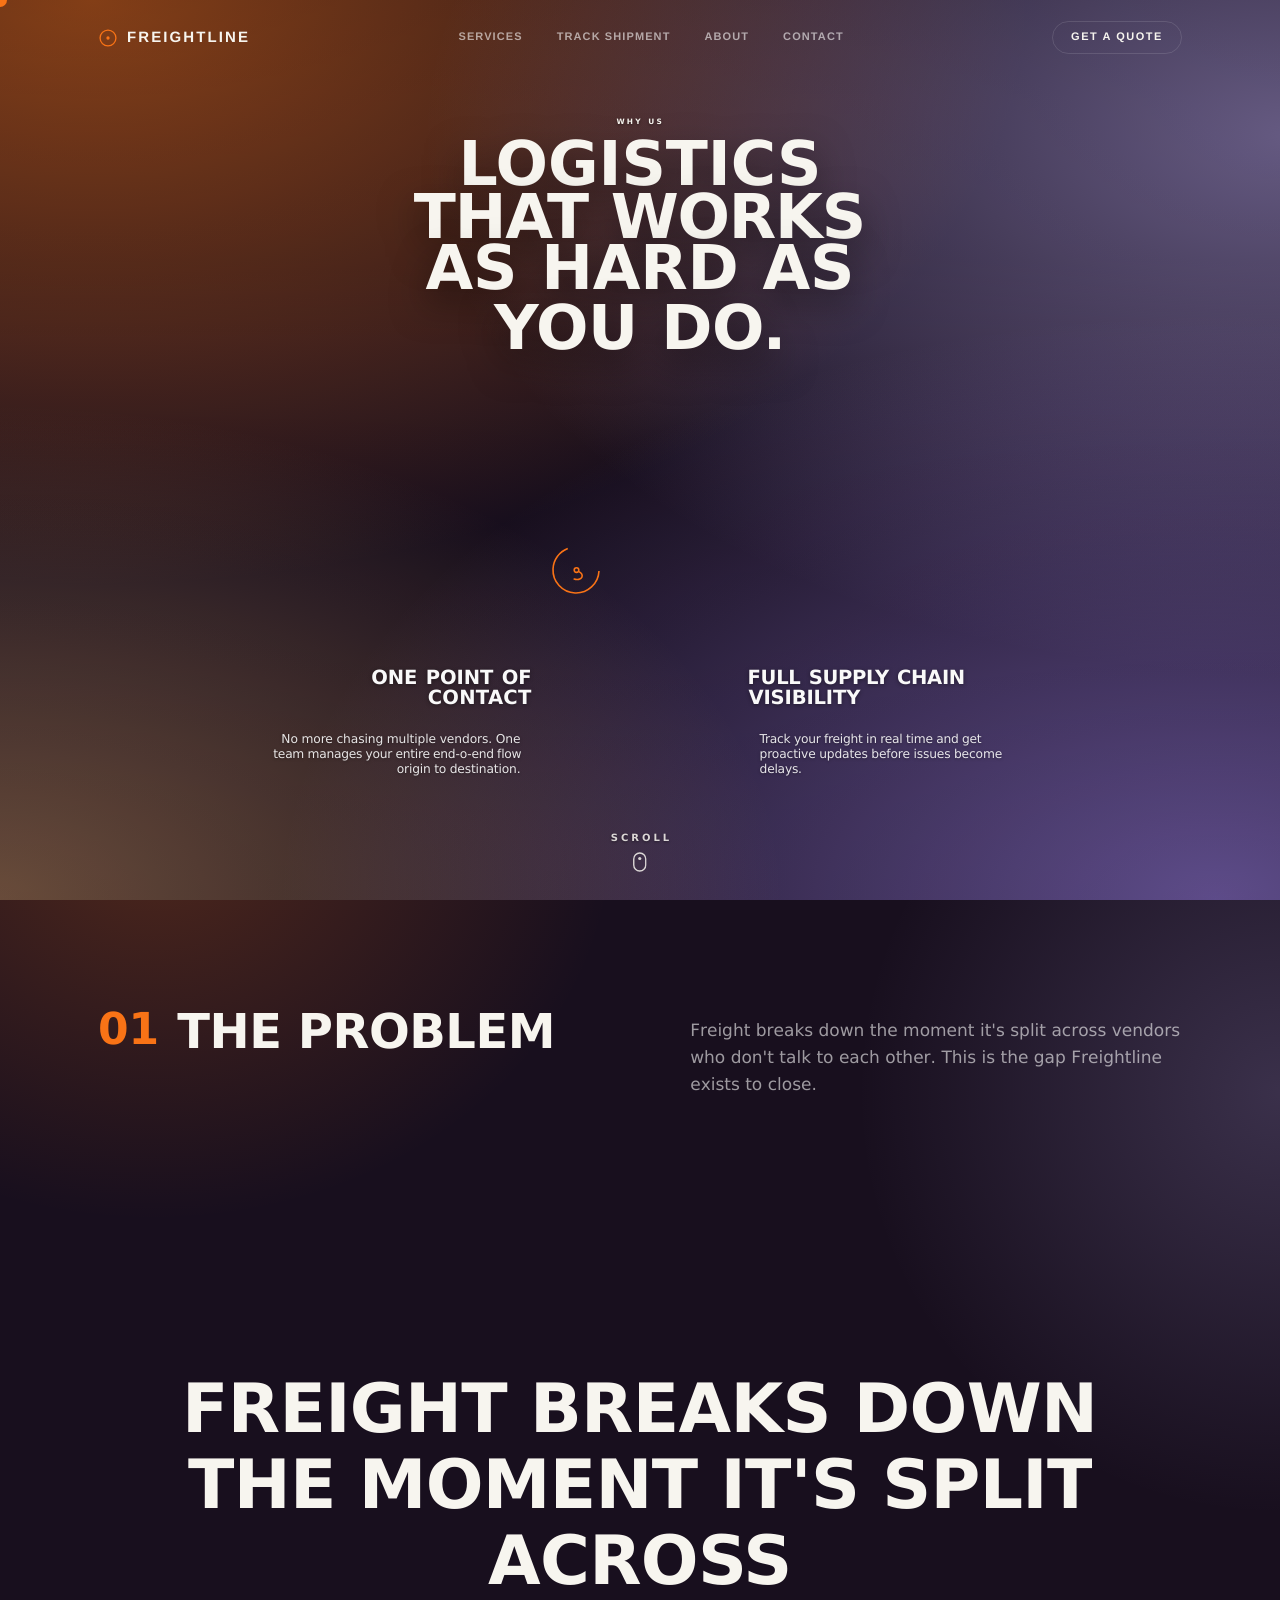
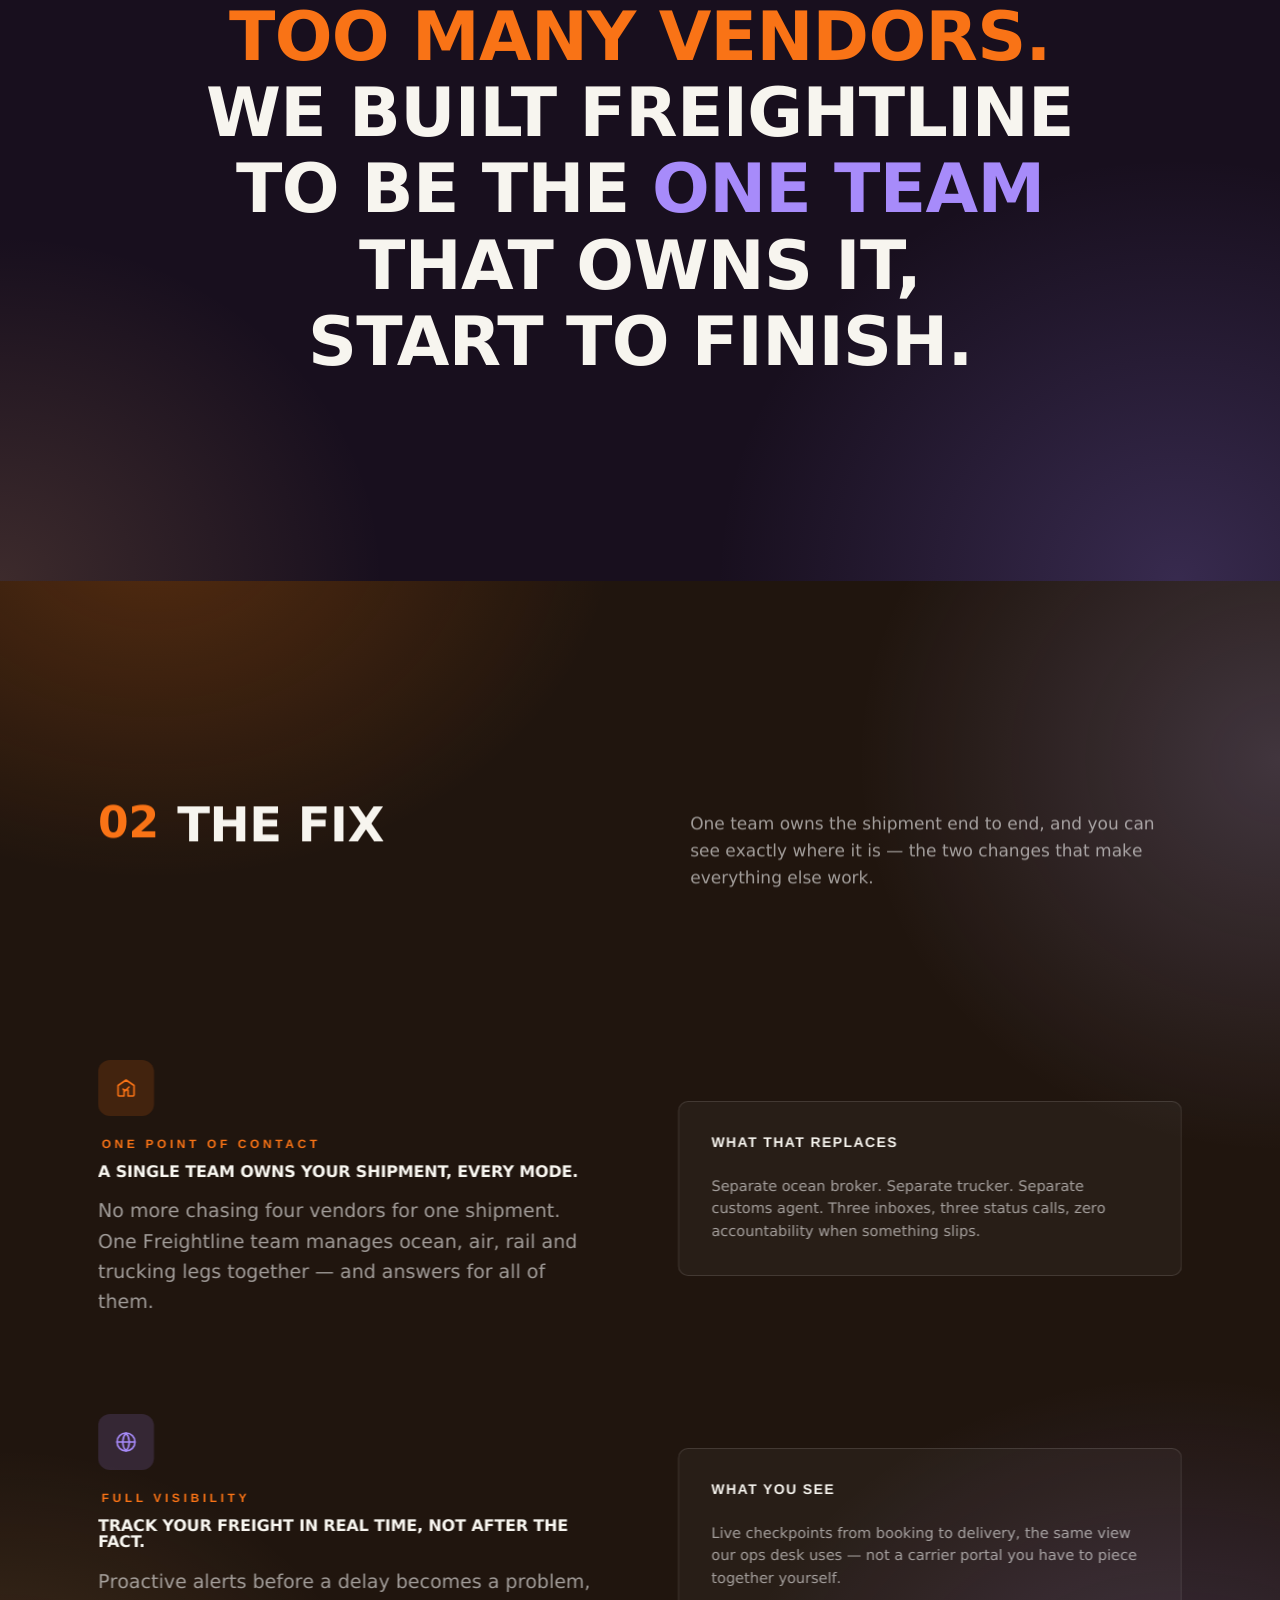
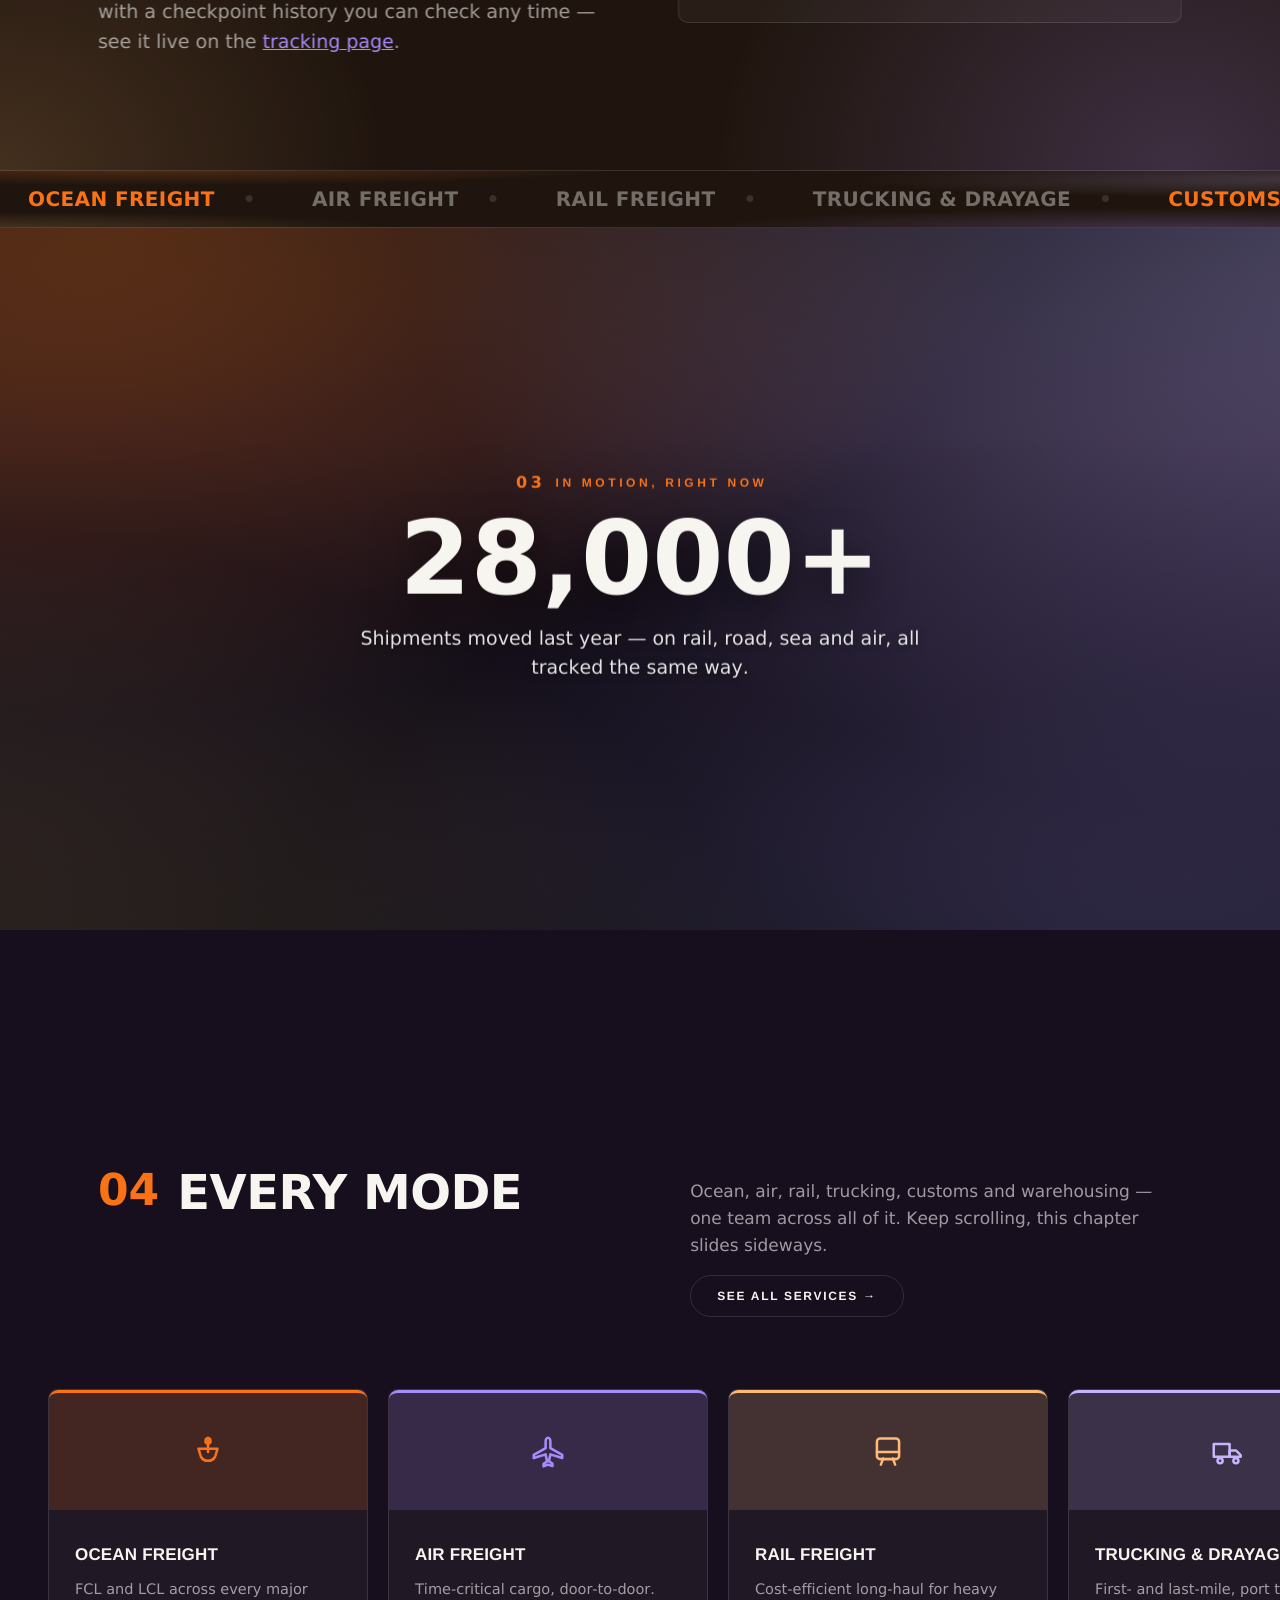
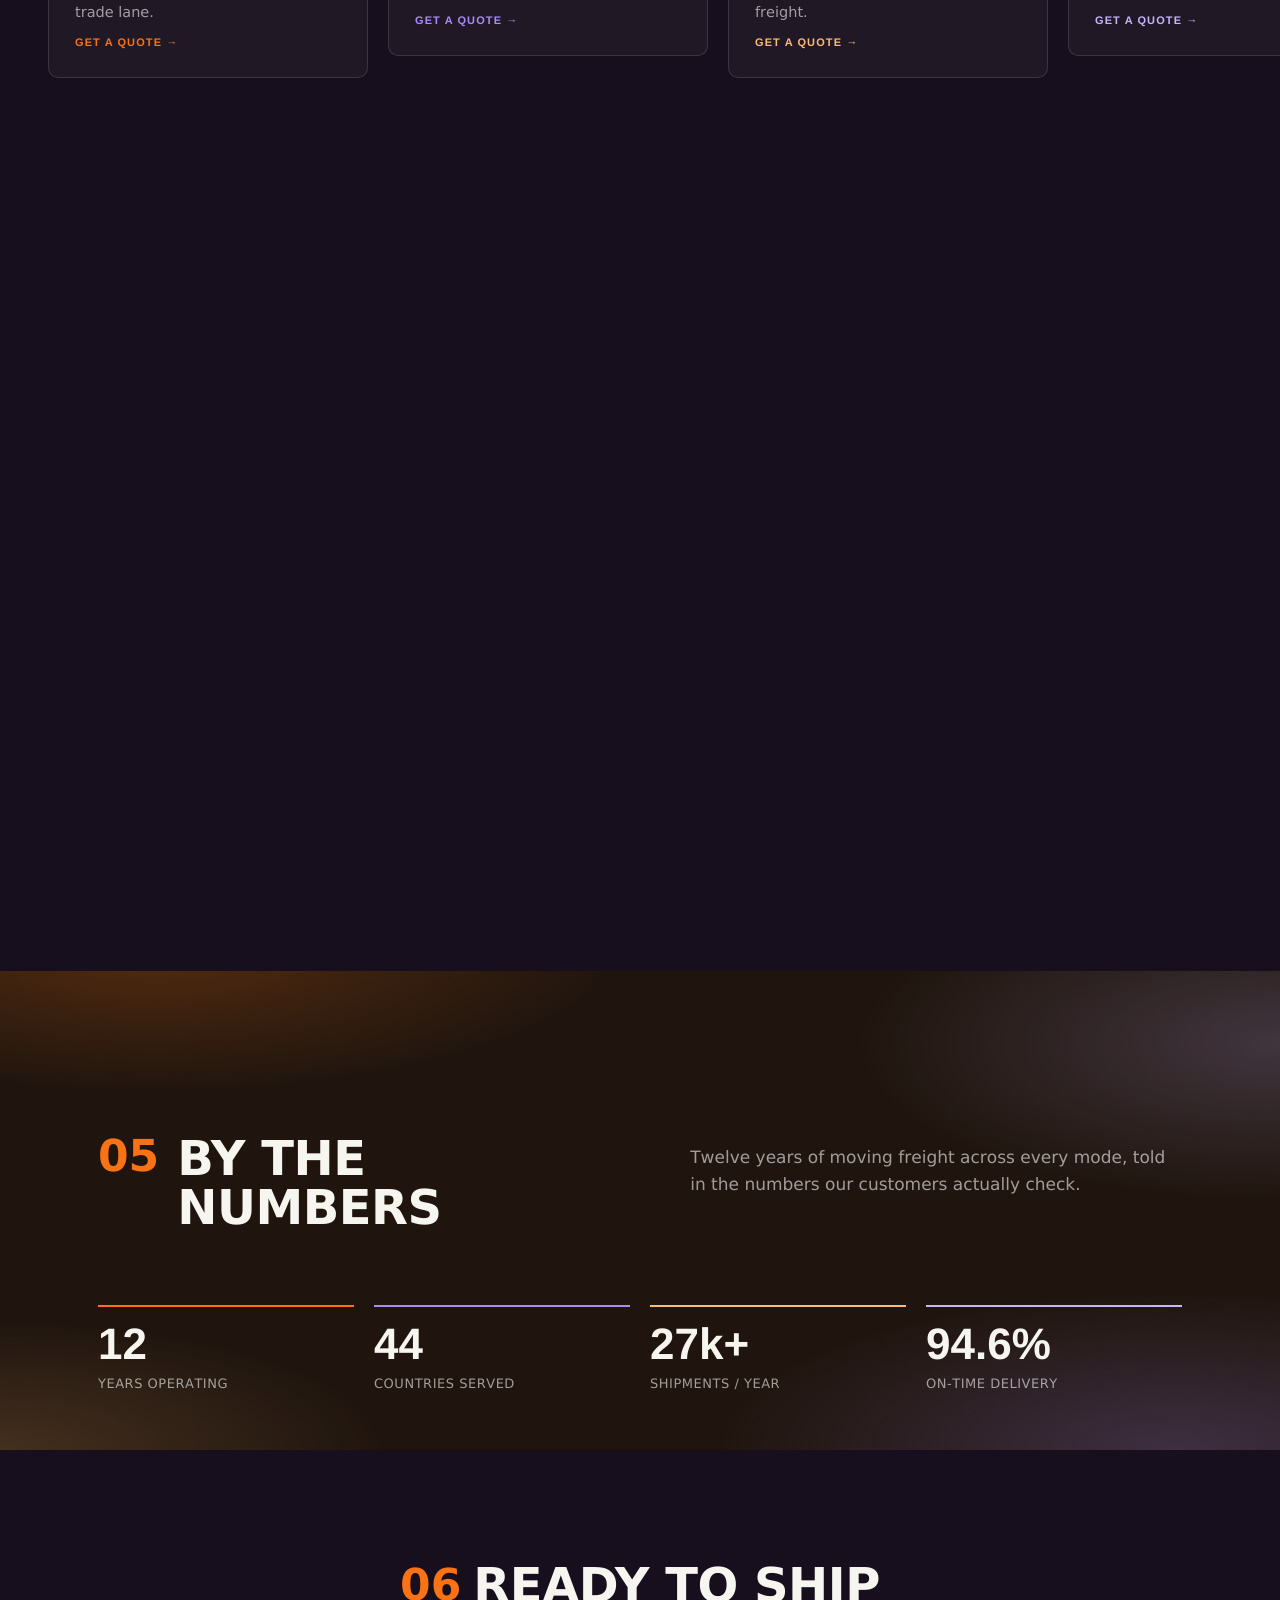
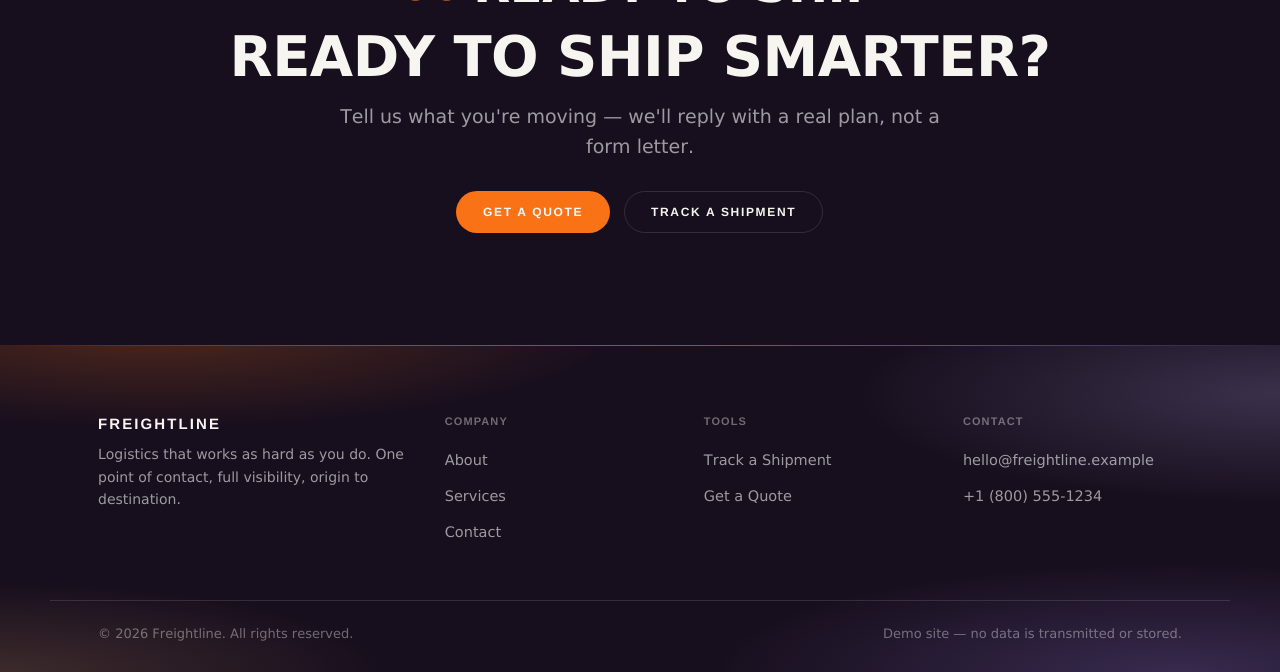
==== commit f2a5dbba: "Add motion.ed-style numbered chapter headers and example cards Per user request, adopt two component" ====
--- a/logistics-freight-hero/index.html
+++ b/logistics-freight-hero/index.html
@@ -566,6 +566,15 @@
 <!-- ============ THE STORY CONTINUES BELOW THE HERO ============ -->
 
 <section class="story-section story-section--dark" data-chapter-index="01" data-chapter-name="The Problem">
+  <div class="container">
+    <div class="chapter-head" data-reveal="fade">
+      <div class="chapter-head__title">
+        <span class="chapter-head__num">01</span>
+        <h2 class="chapter-head__name">The Problem</h2>
+      </div>
+      <p class="chapter-head__desc">Freight breaks down the moment it's split across vendors who don't talk to each other. This is the gap Freightline exists to close.</p>
+    </div>
+  </div>
   <div class="container story-statement">
     <p>
       <span class="reveal-word"><span class="reveal-word__inner">Freight breaks down</span></span>
@@ -583,6 +592,14 @@
 
 <section class="story-section story-section--alt section" data-chapter-index="02" data-chapter-name="The Fix">
   <div class="container" style="display:flex;flex-direction:column;gap:clamp(56px,9vw,96px)">
+
+    <div class="chapter-head" data-reveal="fade">
+      <div class="chapter-head__title">
+        <span class="chapter-head__num">02</span>
+        <h2 class="chapter-head__name">The Fix</h2>
+      </div>
+      <p class="chapter-head__desc">One team owns the shipment end to end, and you can see exactly where it is — the two changes that make everything else work.</p>
+    </div>
 
     <div class="split-feature" data-reveal="left">
       <div>
@@ -638,7 +655,7 @@
   <video class="video-band__media" src="https://d8j0ntlcm91z4.cloudfront.net/user_38xzZboKViGWJOttwIXH07lWA1P/hf_20261005_115944_095d91d4-030f-4e82-b42b-a388c0816d24.mp4" poster="data:image/svg+xml,%3Csvg%20xmlns%3D%22http%3A%2F%2Fwww.w3.org%2F2000%2Fsvg%22%20width%3D%22960%22%20height%3D%22600%22%20viewBox%3D%220%200%20960%20600%22%3E%20%3Cdefs%3E%20%3CradialGradient%20id%3D%22r%22%20cx%3D%2212%25%22%20cy%3D%220%25%22%20r%3D%2265%25%22%3E%20%3Cstop%20offset%3D%220%25%22%20stop-color%3D%22%23F97316%22%20stop-opacity%3D%220.55%22%2F%3E%20%3Cstop%20offset%3D%22100%25%22%20stop-color%3D%22%23F97316%22%20stop-opacity%3D%220%22%2F%3E%20%3C%2FradialGradient%3E%20%3CradialGradient%20id%3D%22b%22%20cx%3D%2295%25%22%20cy%3D%2215%25%22%20r%3D%2260%25%22%3E%20%3Cstop%20offset%3D%220%25%22%20stop-color%3D%22%23C4B5FD%22%20stop-opacity%3D%220.5%22%2F%3E%20%3Cstop%20offset%3D%22100%25%22%20stop-color%3D%22%23C4B5FD%22%20stop-opacity%3D%220%22%2F%3E%20%3C%2FradialGradient%3E%20%3CradialGradient%20id%3D%22t%22%20cx%3D%2290%25%22%20cy%3D%22100%25%22%20r%3D%2265%25%22%3E%20%3Cstop%20offset%3D%220%25%22%20stop-color%3D%22%23A78BFA%22%20stop-opacity%3D%220.55%22%2F%3E%20%3Cstop%20offset%3D%22100%25%22%20stop-color%3D%22%23A78BFA%22%20stop-opacity%3D%220%22%2F%3E%20%3C%2FradialGradient%3E%20%3CradialGradient%20id%3D%22a%22%20cx%3D%225%25%22%20cy%3D%22100%25%22%20r%3D%2255%25%22%3E%20%3Cstop%20offset%3D%220%25%22%20stop-color%3D%22%23FDBA74%22%20stop-opacity%3D%220.4%22%2F%3E%20%3Cstop%20offset%3D%22100%25%22%20stop-color%3D%22%23FDBA74%22%20stop-opacity%3D%220%22%2F%3E%20%3C%2FradialGradient%3E%20%3C%2Fdefs%3E%20%3Crect%20width%3D%22960%22%20height%3D%22600%22%20fill%3D%22%23180f1e%22%2F%3E%20%3Crect%20width%3D%22960%22%20height%3D%22600%22%20fill%3D%22url%28%23r%29%22%2F%3E%20%3Crect%20width%3D%22960%22%20height%3D%22600%22%20fill%3D%22url%28%23b%29%22%2F%3E%20%3Crect%20width%3D%22960%22%20height%3D%22600%22%20fill%3D%22url%28%23t%29%22%2F%3E%20%3Crect%20width%3D%22960%22%20height%3D%22600%22%20fill%3D%22url%28%23a%29%22%2F%3E%20%3C%2Fsvg%3E" autoplay muted loop playsinline disablepictureinpicture aria-hidden="true"></video>
   <div class="video-band__tint"></div>
   <div class="video-band__content" data-reveal="fade">
-    <p class="video-band__eyebrow">In motion, right now</p>
+    <p class="video-band__eyebrow"><span class="chapter-head__num" style="font-size:16px;margin-right:10px;vertical-align:middle">03</span>In motion, right now</p>
     <div class="video-band__stat">28,000+</div>
     <p class="video-band__caption">Shipments moved last year — on rail, road, sea and air, all tracked the same way.</p>
   </div>
@@ -646,13 +663,15 @@
 
 <section class="story-section hcards-pin" data-chapter-index="04" data-chapter-name="Every Mode">
   <div class="container">
-    <div class="kicker-row" data-reveal="fade">
+    <div class="chapter-head" data-reveal="fade">
+      <div class="chapter-head__title">
+        <span class="chapter-head__num">04</span>
+        <h2 class="chapter-head__name">Every Mode</h2>
+      </div>
       <div>
-        <p class="eyebrow-label">What we move</p>
-        <h2 class="h-display h2" style="font-size:clamp(24px,3.2vw,36px)">Every mode. One team.</h2>
-        <p class="lede" style="margin-top:10px">Keep scrolling — this one slides sideways.</p>
-      </div>
-      <a class="btn btn--ghost" href="services.html">See all services →</a>
+        <p class="chapter-head__desc">Ocean, air, rail, trucking, customs and warehousing — one team across all of it. Keep scrolling, this chapter slides sideways.</p>
+        <a class="btn btn--ghost" href="services.html" style="margin-top:14px;display:inline-flex">See all services →</a>
+      </div>
     </div>
   </div>
   <div class="hcards-viewport">
@@ -660,8 +679,8 @@
       <div class="hcards-track">
 
         <div class="tilt"><article class="card tilt-el" data-cursor="View">
-          <div class="card__icon">
-            <svg width="22" height="22" viewBox="0 0 24 24" fill="none" stroke="currentColor" stroke-width="1.6" stroke-linecap="round" stroke-linejoin="round"><path d="M12 3v9"/><circle cx="12" cy="5" r="1.6"/><path d="M6 10h12l-1.5 5a5.2 5.2 0 0 1-9 0L6 10Z"/></svg>
+          <div class="example-card__frame">
+            <svg viewBox="0 0 24 24" fill="none" stroke="currentColor" stroke-width="1.6" stroke-linecap="round" stroke-linejoin="round"><path d="M12 3v9"/><circle cx="12" cy="5" r="1.6"/><path d="M6 10h12l-1.5 5a5.2 5.2 0 0 1-9 0L6 10Z"/></svg>
           </div>
           <h2 class="card__title">Ocean Freight</h2>
           <p class="card__desc">FCL and LCL across every major trade lane.</p>
@@ -669,8 +688,8 @@
         </article></div>
 
         <div class="tilt"><article class="card tilt-el" data-cursor="View">
-          <div class="card__icon">
-            <svg width="22" height="22" viewBox="0 0 24 24" fill="none" stroke="currentColor" stroke-width="1.6" stroke-linecap="round" stroke-linejoin="round"><path d="M10.5 13.5 3 15.8v-2l7.5-4.3V5.3C10.5 4 11.2 3 12 3s1.5 1 1.5 2.3v4.2L21 13.8v2l-7.5-2.3-.9 4.3 2.2 1.5v1.6L12 20l-2.8 1.1v-1.6l2.2-1.5-.9-4.3Z"/></svg>
+          <div class="example-card__frame">
+            <svg viewBox="0 0 24 24" fill="none" stroke="currentColor" stroke-width="1.6" stroke-linecap="round" stroke-linejoin="round"><path d="M10.5 13.5 3 15.8v-2l7.5-4.3V5.3C10.5 4 11.2 3 12 3s1.5 1 1.5 2.3v4.2L21 13.8v2l-7.5-2.3-.9 4.3 2.2 1.5v1.6L12 20l-2.8 1.1v-1.6l2.2-1.5-.9-4.3Z"/></svg>
           </div>
           <h2 class="card__title">Air Freight</h2>
           <p class="card__desc">Time-critical cargo, door-to-door.</p>
@@ -678,8 +697,8 @@
         </article></div>
 
         <div class="tilt"><article class="card tilt-el" data-cursor="View">
-          <div class="card__icon">
-            <svg width="22" height="22" viewBox="0 0 24 24" fill="none" stroke="currentColor" stroke-width="1.6" stroke-linecap="round" stroke-linejoin="round"><rect x="5" y="3.5" width="14" height="13" rx="2"/><path d="M5 12h14M9 16l-1.5 4M15 16l1.5 4"/></svg>
+          <div class="example-card__frame">
+            <svg viewBox="0 0 24 24" fill="none" stroke="currentColor" stroke-width="1.6" stroke-linecap="round" stroke-linejoin="round"><rect x="5" y="3.5" width="14" height="13" rx="2"/><path d="M5 12h14M9 16l-1.5 4M15 16l1.5 4"/></svg>
           </div>
           <h2 class="card__title">Rail Freight</h2>
           <p class="card__desc">Cost-efficient long-haul for heavy freight.</p>
@@ -687,8 +706,8 @@
         </article></div>
 
         <div class="tilt"><article class="card tilt-el" data-cursor="View">
-          <div class="card__icon">
-            <svg width="22" height="22" viewBox="0 0 24 24" fill="none" stroke="currentColor" stroke-width="1.6" stroke-linecap="round" stroke-linejoin="round"><path d="M3 7h10v8H3z"/><path d="M13 11h4l3 3v1h-7z"/><circle cx="7" cy="17.5" r="1.6"/><circle cx="17" cy="17.5" r="1.6"/></svg>
+          <div class="example-card__frame">
+            <svg viewBox="0 0 24 24" fill="none" stroke="currentColor" stroke-width="1.6" stroke-linecap="round" stroke-linejoin="round"><path d="M3 7h10v8H3z"/><path d="M13 11h4l3 3v1h-7z"/><circle cx="7" cy="17.5" r="1.6"/><circle cx="17" cy="17.5" r="1.6"/></svg>
           </div>
           <h2 class="card__title">Trucking &amp; Drayage</h2>
           <p class="card__desc">First- and last-mile, port to door.</p>
@@ -696,8 +715,8 @@
         </article></div>
 
         <div class="tilt"><article class="card tilt-el" data-cursor="View">
-          <div class="card__icon">
-            <svg width="22" height="22" viewBox="0 0 24 24" fill="none" stroke="currentColor" stroke-width="1.6" stroke-linecap="round" stroke-linejoin="round"><path d="M4 9.5 12 4l8 5.5V19a1 1 0 0 1-1 1h-5v-6h-4v6H5a1 1 0 0 1-1-1Z"/><path d="m9 13 2 2 4-4" stroke="#F97316"/></svg>
+          <div class="example-card__frame">
+            <svg viewBox="0 0 24 24" fill="none" stroke="currentColor" stroke-width="1.6" stroke-linecap="round" stroke-linejoin="round"><path d="M4 9.5 12 4l8 5.5V19a1 1 0 0 1-1 1h-5v-6h-4v6H5a1 1 0 0 1-1-1Z"/><path d="m9 13 2 2 4-4" stroke="#F97316"/></svg>
           </div>
           <h2 class="card__title">Customs Brokerage</h2>
           <p class="card__desc">Licensed brokerage that keeps freight moving at the border.</p>
@@ -705,8 +724,8 @@
         </article></div>
 
         <div class="tilt"><article class="card tilt-el" data-cursor="View">
-          <div class="card__icon">
-            <svg width="22" height="22" viewBox="0 0 24 24" fill="none" stroke="currentColor" stroke-width="1.6" stroke-linecap="round" stroke-linejoin="round"><rect x="4" y="10" width="7" height="7"/><rect x="13" y="10" width="7" height="7"/><rect x="8.5" y="4" width="7" height="6"/></svg>
+          <div class="example-card__frame">
+            <svg viewBox="0 0 24 24" fill="none" stroke="currentColor" stroke-width="1.6" stroke-linecap="round" stroke-linejoin="round"><rect x="4" y="10" width="7" height="7"/><rect x="13" y="10" width="7" height="7"/><rect x="8.5" y="4" width="7" height="6"/></svg>
           </div>
           <h2 class="card__title">Warehousing &amp; Distribution</h2>
           <p class="card__desc">Cross-dock and storage, pick-pack-ship on demand.</p>
@@ -720,6 +739,13 @@
 
 <section class="story-section story-section--alt section--tight" data-chapter-index="05" data-chapter-name="By The Numbers">
   <div class="container">
+    <div class="chapter-head" data-reveal="fade">
+      <div class="chapter-head__title">
+        <span class="chapter-head__num">05</span>
+        <h2 class="chapter-head__name">By The Numbers</h2>
+      </div>
+      <p class="chapter-head__desc">Twelve years of moving freight across every mode, told in the numbers our customers actually check.</p>
+    </div>
     <div class="stats" data-reveal-group>
       <div class="stat" data-reveal><div class="stat__num" data-count-to="12">0</div><div class="stat__label">Years operating</div></div>
       <div class="stat" data-reveal><div class="stat__num" data-count-to="46">0</div><div class="stat__label">Countries served</div></div>
@@ -731,6 +757,10 @@
 
 <section class="story-section section" style="text-align:center" data-chapter-index="06" data-chapter-name="Ready to Ship">
   <div class="container" data-reveal="fade">
+    <div style="display:flex;align-items:center;justify-content:center;gap:12px;margin-bottom:18px">
+      <span class="chapter-head__num">06</span>
+      <span class="chapter-head__name" style="margin:0">Ready to Ship</span>
+    </div>
     <h2 class="h-display h1" style="font-size:clamp(32px,5vw,56px)">Ready to ship smarter?</h2>
     <p class="lede" style="margin:16px auto 0">Tell us what you're moving — we'll reply with a real plan, not a form letter.</p>
     <div style="margin-top:28px;display:flex;gap:14px;justify-content:center;flex-wrap:wrap">
--- a/logistics-freight-hero/assets/site.css
+++ b/logistics-freight-hero/assets/site.css
@@ -381,9 +381,6 @@
 .cards .card:nth-child(4n+3) .card__link{color:var(--accent-3)}
 .cards .card:nth-child(4n+4) .card__link{color:var(--accent-4)}
 
-.hcards-track .tilt:nth-child(4n+2) .card__icon{background:var(--accent-2-dim);color:var(--accent-2)}
-.hcards-track .tilt:nth-child(4n+3) .card__icon{background:var(--accent-3-dim);color:var(--accent-3)}
-.hcards-track .tilt:nth-child(4n+4) .card__icon{background:var(--accent-4-dim);color:var(--accent-4)}
 .hcards-track .tilt:nth-child(4n+2) .card__link{color:var(--accent-2)}
 .hcards-track .tilt:nth-child(4n+3) .card__link{color:var(--accent-3)}
 .hcards-track .tilt:nth-child(4n+4) .card__link{color:var(--accent-4)}
@@ -665,3 +662,44 @@
 .chapter-hud__index{font:800 13px/1 Display,system-ui,sans-serif;color:var(--accent)}
 .chapter-hud__name{font:700 10px/1 UI,system-ui,sans-serif;letter-spacing:.1em;text-transform:uppercase;color:var(--ink-dim)}
 @media (max-width:620px){.chapter-hud{display:none}}
+
+/* ---------- numbered chapter header (motion.ed-style: N + TITLE, desc alongside) ---------- */
+.chapter-head{
+  display:grid;grid-template-columns:1.1fr 1fr;gap:clamp(24px,4vw,56px);
+  align-items:start;
+  /* Guarantees clearance under the fixed nav even in sections that carry
+     no top padding of their own (e.g. story-statement, hcards-pin). */
+  padding-top:calc(var(--nav-h) + clamp(16px,3vw,32px));
+  margin-bottom:clamp(40px,6vw,72px);
+}
+@media (max-width:760px){.chapter-head{grid-template-columns:1fr;gap:16px}}
+.chapter-head__title{
+  display:flex;align-items:flex-start;gap:clamp(10px,1.6vw,18px);
+}
+.chapter-head__num{
+  font:800 clamp(28px,4vw,44px)/1 Display,system-ui,sans-serif;
+  color:var(--accent);flex:none;
+}
+.chapter-head__name{
+  font:800 clamp(28px,4.4vw,48px)/1.02 Display,system-ui,sans-serif;
+  text-transform:uppercase;letter-spacing:-.01em;color:var(--cream);
+  margin:0;
+}
+.chapter-head__desc{
+  color:var(--ink-dim);font-size:clamp(15px,1.5vw,17px);line-height:1.6;
+  padding-top:clamp(4px,1vw,10px);
+}
+
+/* ---------- implementation-example cards (device-frame + accent + View link) ---------- */
+.example-card__frame{
+  position:relative;overflow:hidden;
+  height:120px;margin:-28px -26px 20px;
+  border-radius:calc(var(--radius) - 1px) calc(var(--radius) - 1px) 0 0;
+  border-top:3px solid var(--accent);
+  background:var(--accent-dim);color:var(--accent);
+  display:flex;align-items:center;justify-content:center;
+}
+.example-card__frame svg{width:38px;height:38px}
+.hcards-track .tilt:nth-child(4n+2) .example-card__frame{border-top-color:var(--accent-2);background:var(--accent-2-dim);color:var(--accent-2)}
+.hcards-track .tilt:nth-child(4n+3) .example-card__frame{border-top-color:var(--accent-3);background:var(--accent-3-dim);color:var(--accent-3)}
+.hcards-track .tilt:nth-child(4n+4) .example-card__frame{border-top-color:var(--accent-4);background:var(--accent-4-dim);color:var(--accent-4)}
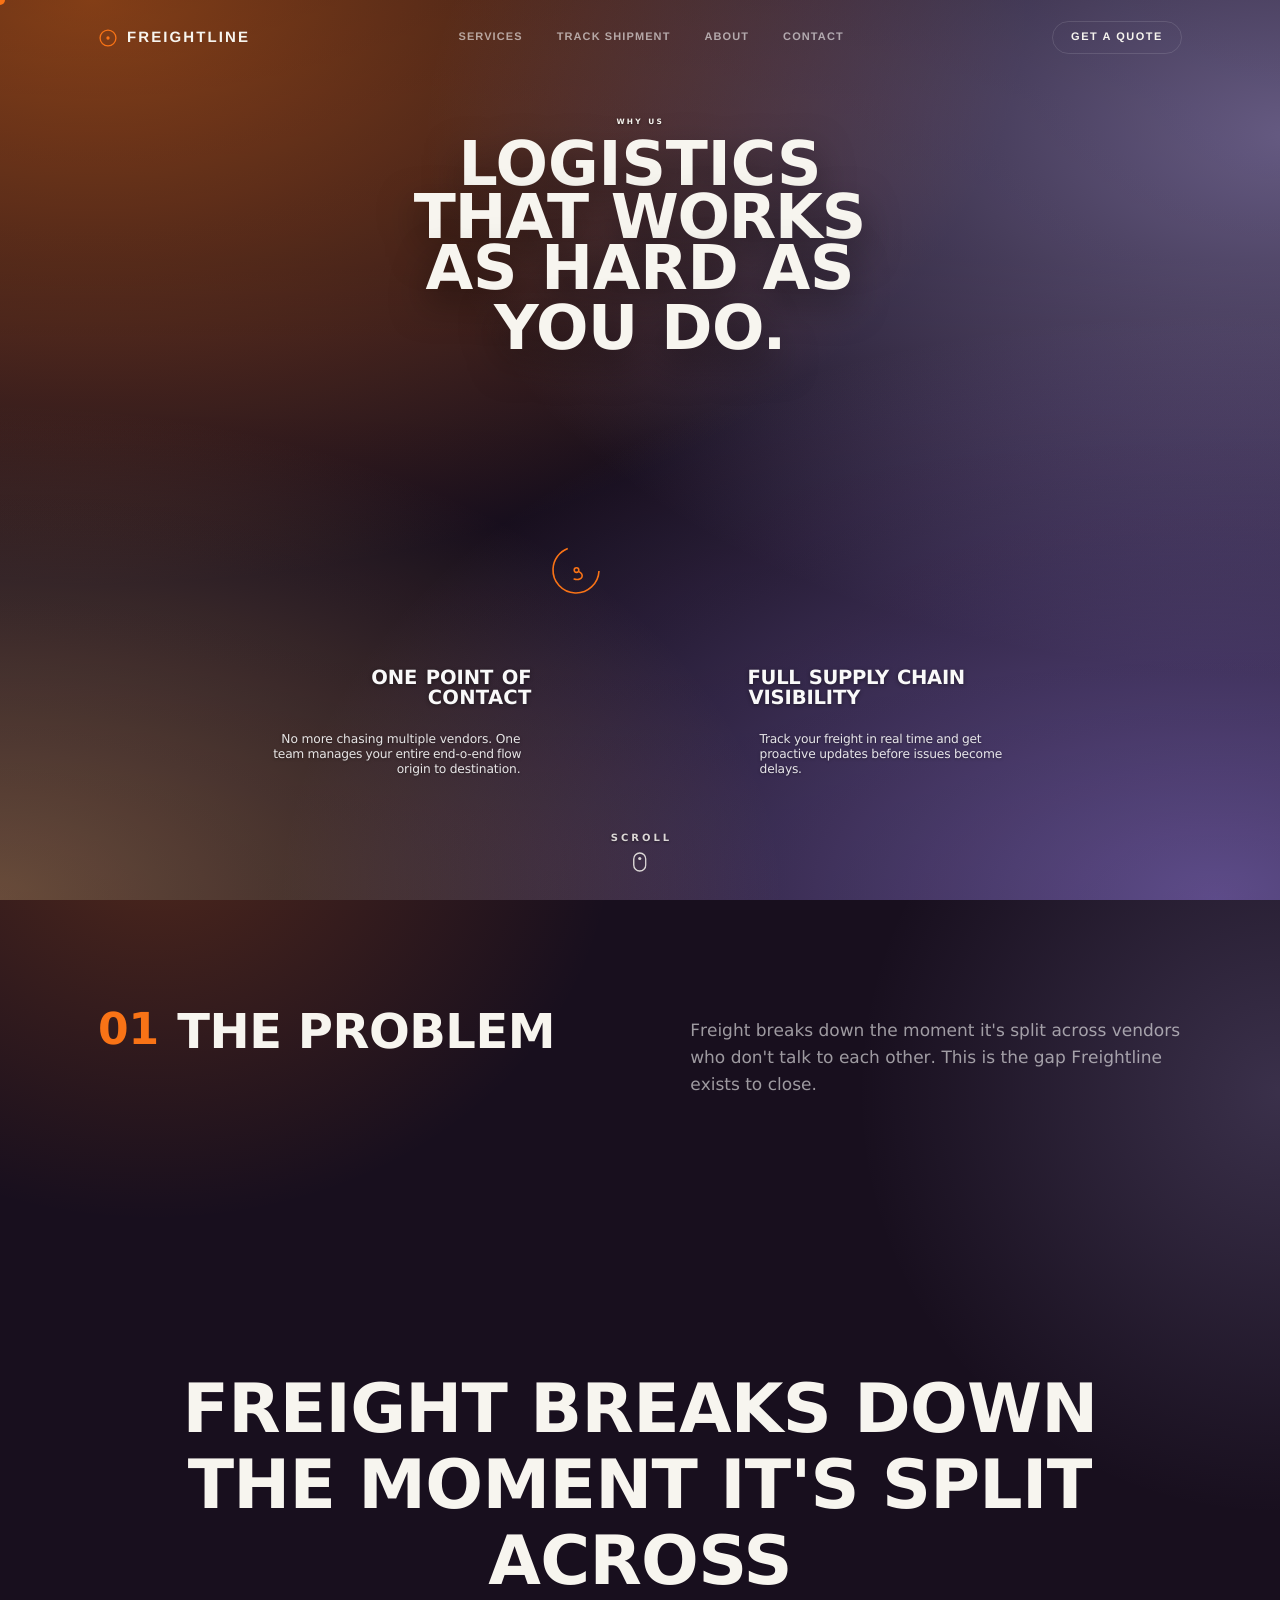
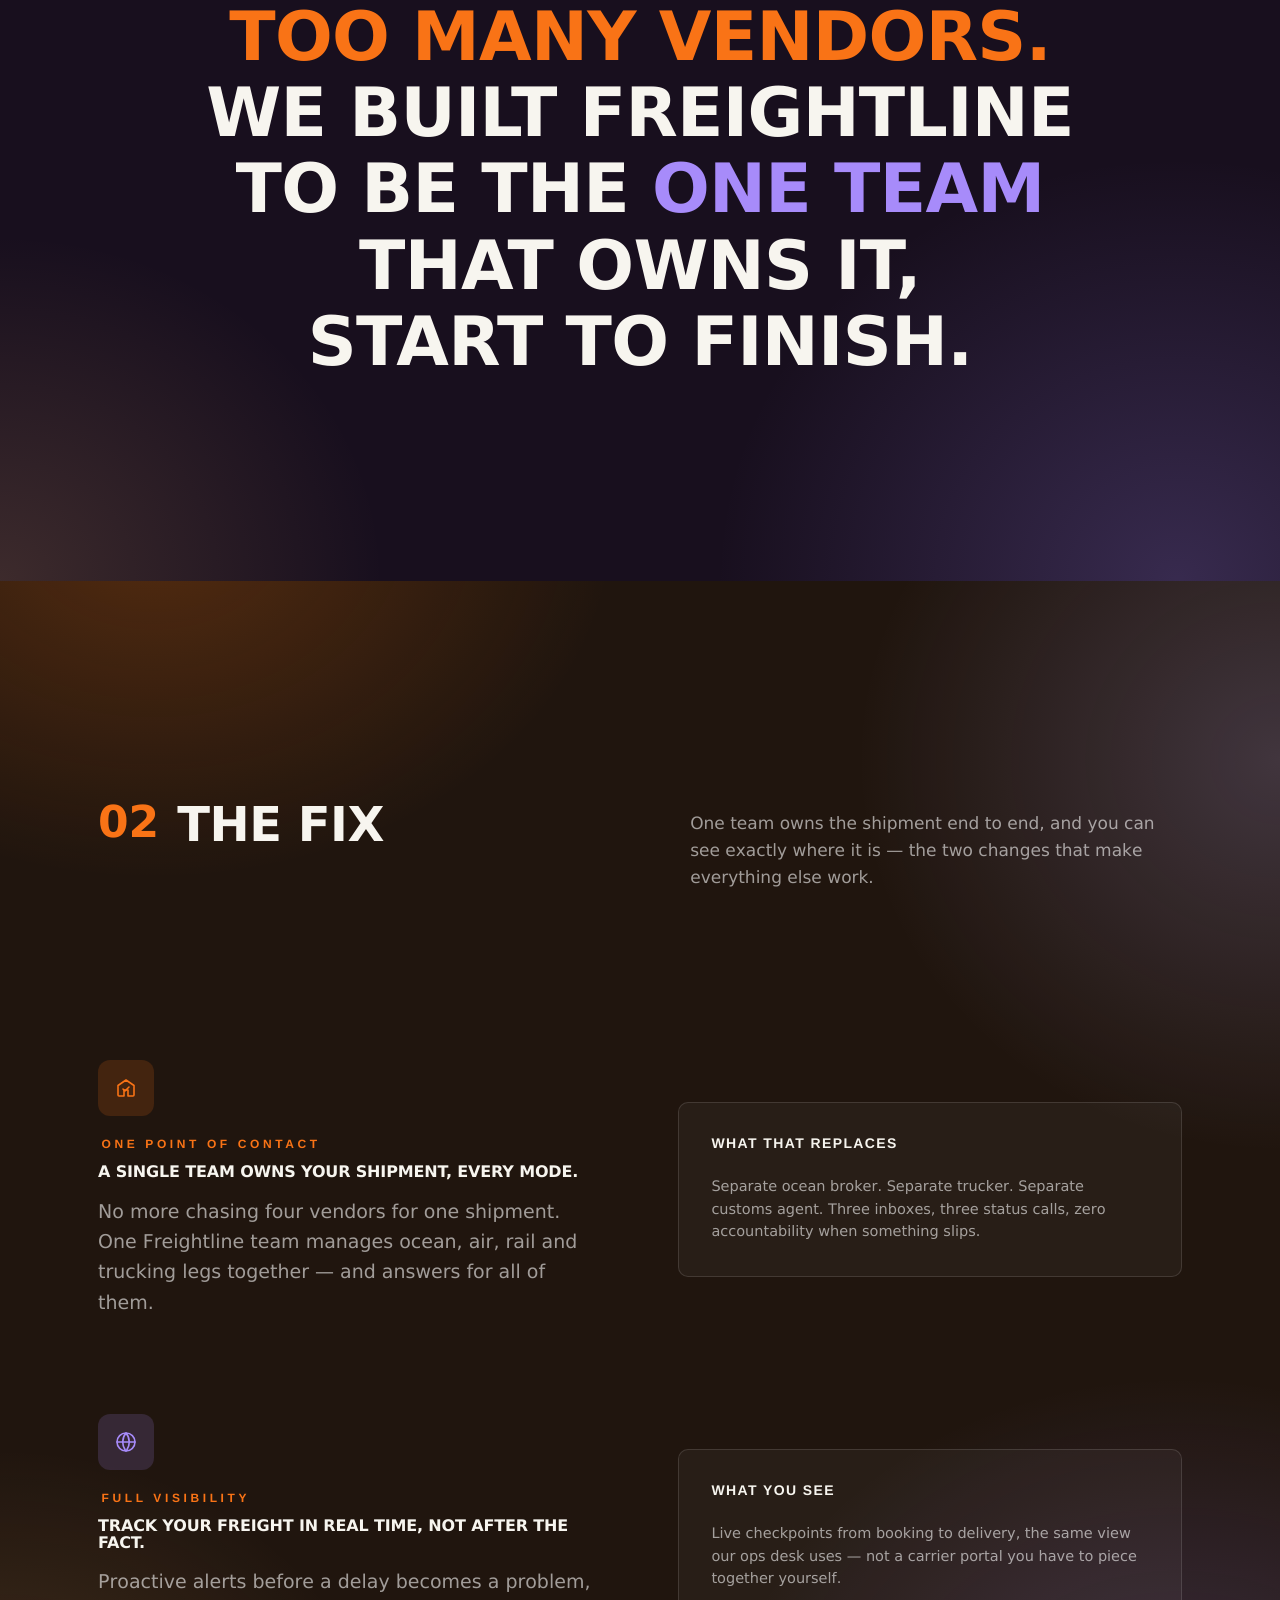
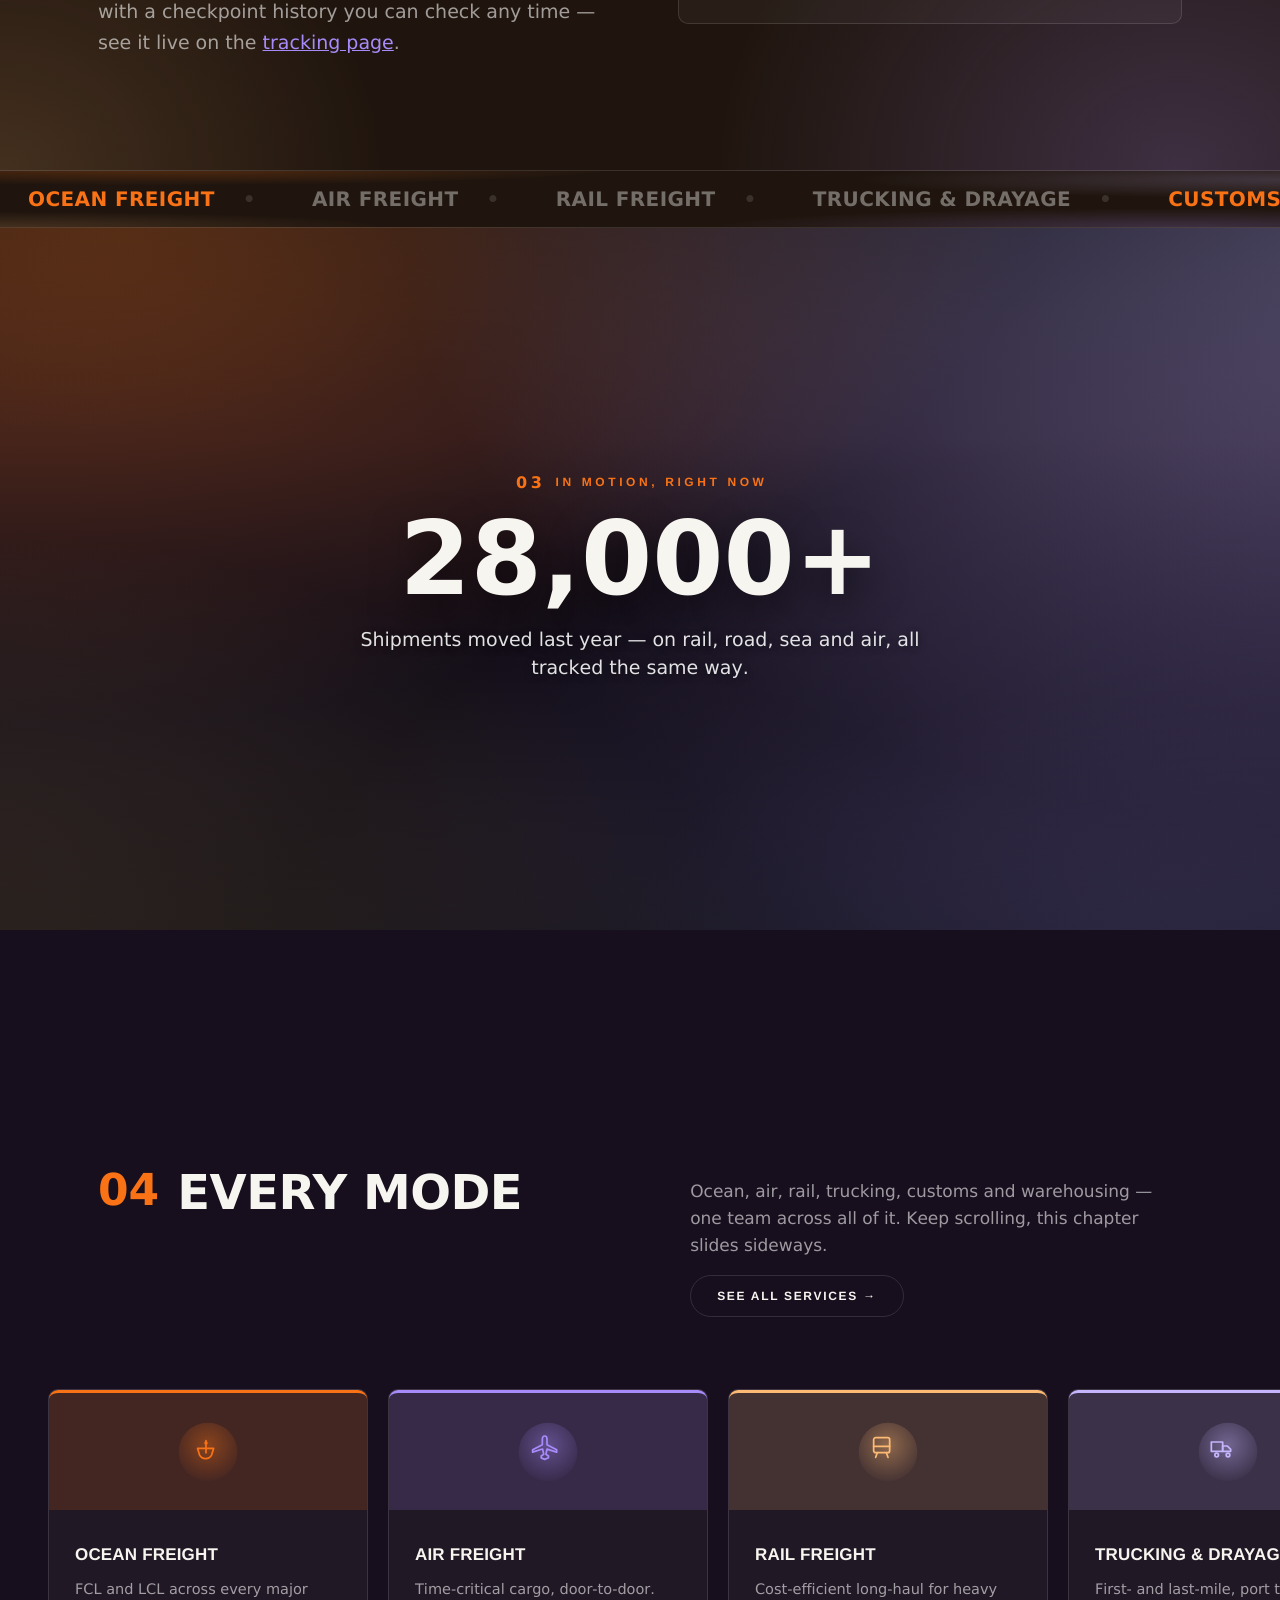
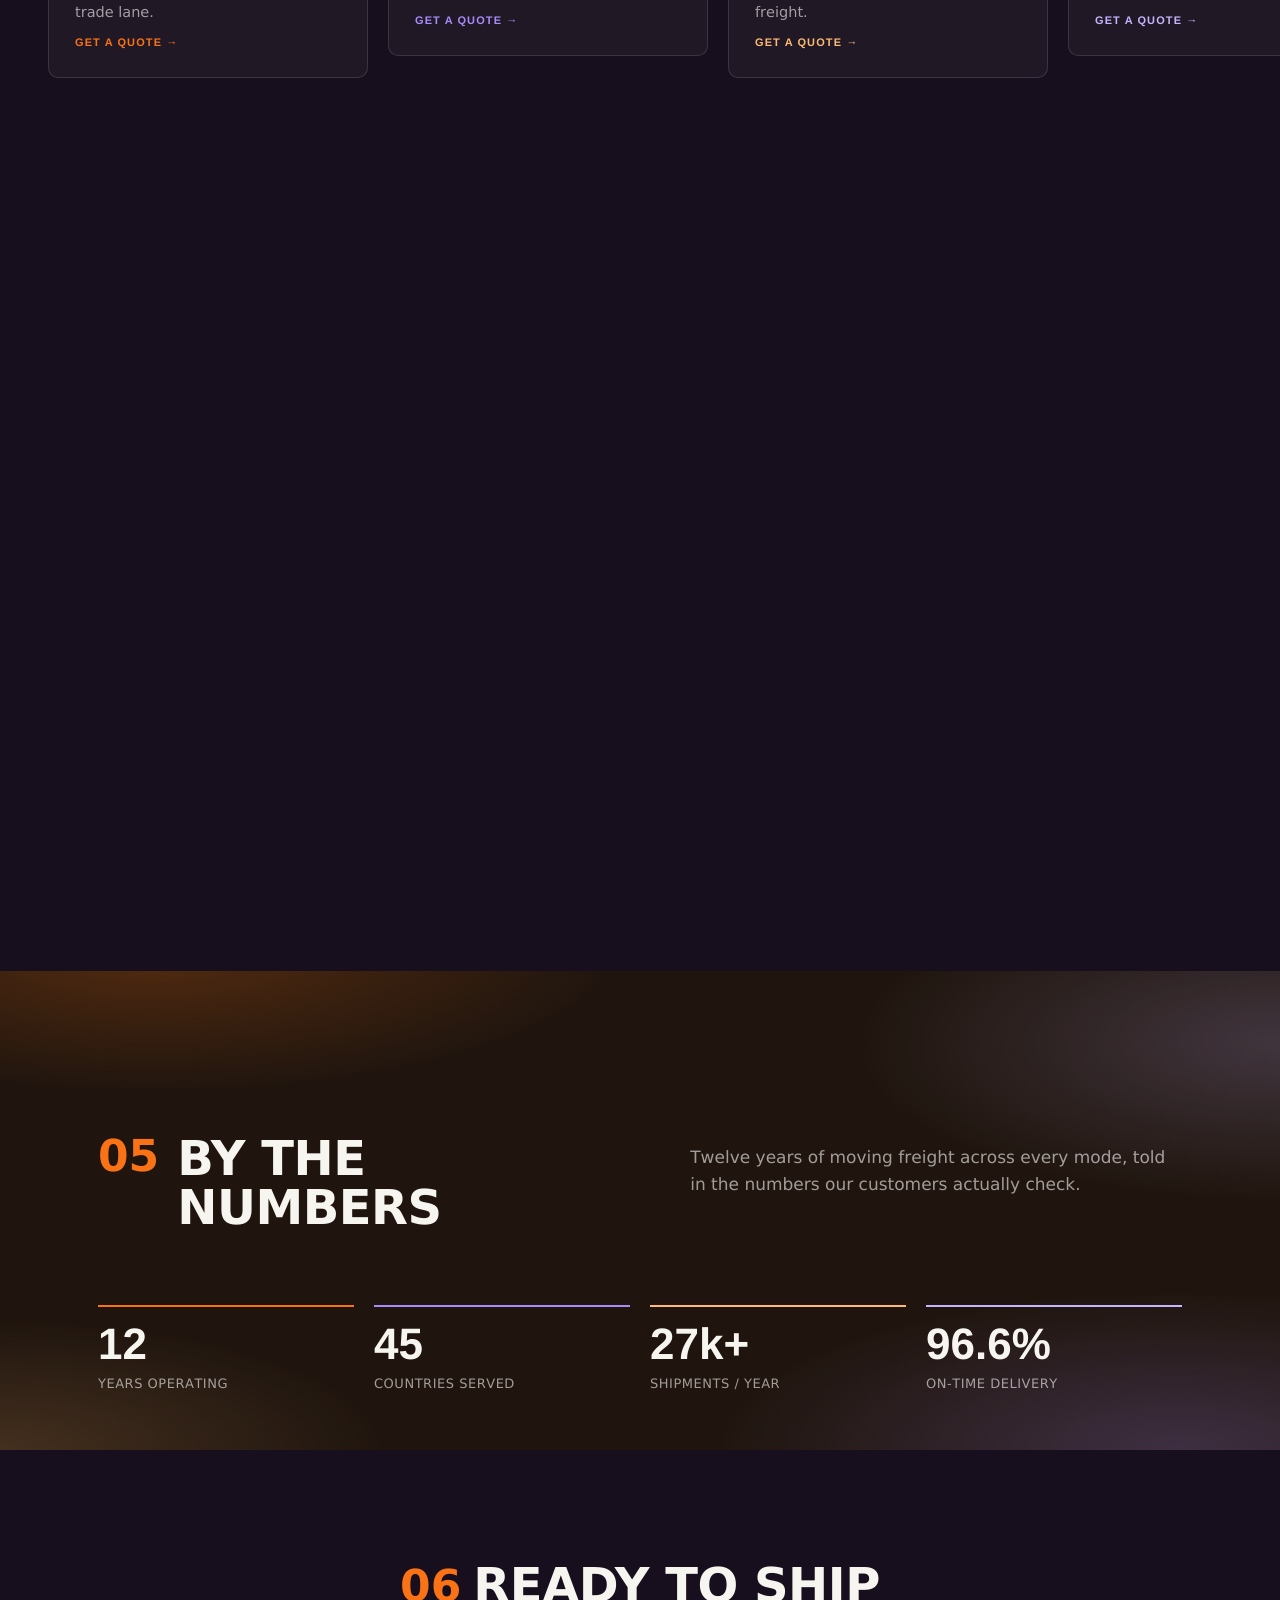
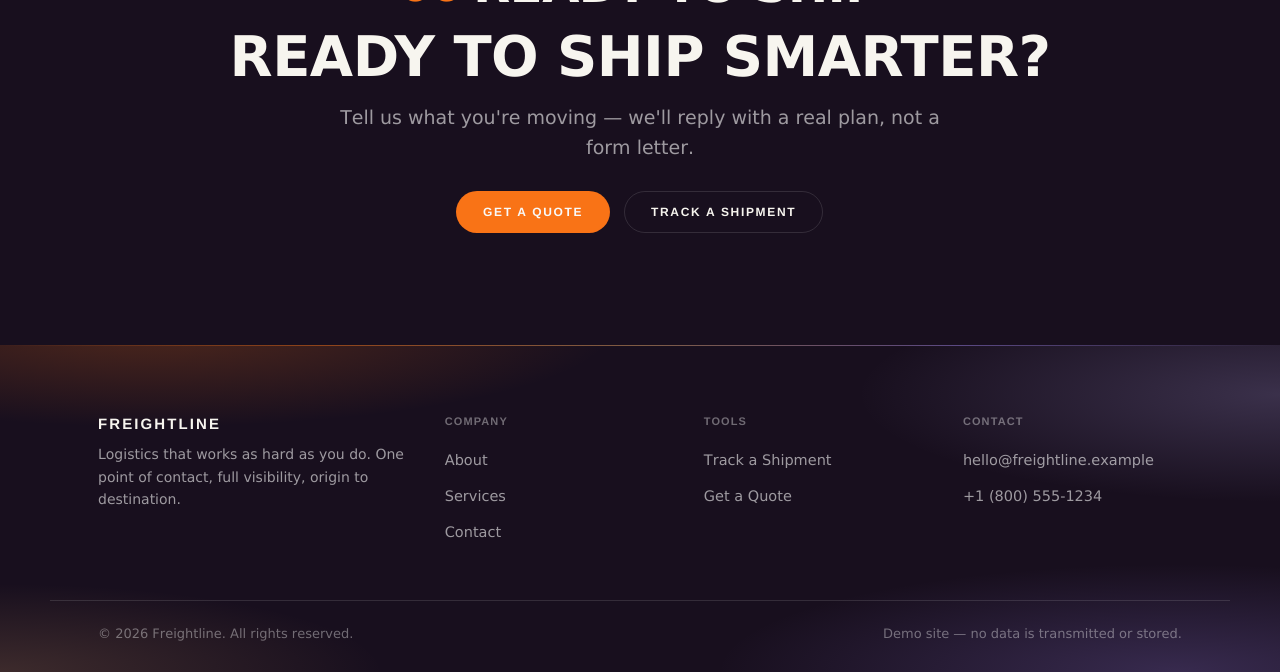
==== commit 15b2fd0d: "Simplify custom cursor, load service-card icons as network images Cursor: removed the hover-grow sta" ====
--- a/logistics-freight-hero/index.html
+++ b/logistics-freight-hero/index.html
@@ -6,6 +6,12 @@
 <title>Logistics that works as hard as you do.</title>
 <meta name="description" content="One point of contact and full supply-chain visibility, origin to destination.">
 <link rel="preload" as="video" type="video/mp4" href="https://d8j0ntlcm91z4.cloudfront.net/user_38xzZboKViGWJOttwIXH07lWA1P/hf_20261005_115944_095d91d4-030f-4e82-b42b-a388c0816d24.mp4">
+<link rel="preload" as="image" type="image/svg+xml" href="assets/icons/ocean-freight.svg">
+<link rel="preload" as="image" type="image/svg+xml" href="assets/icons/air-freight.svg">
+<link rel="preload" as="image" type="image/svg+xml" href="assets/icons/rail-freight.svg">
+<link rel="preload" as="image" type="image/svg+xml" href="assets/icons/trucking-drayage.svg">
+<link rel="preload" as="image" type="image/svg+xml" href="assets/icons/customs-brokerage.svg">
+<link rel="preload" as="image" type="image/svg+xml" href="assets/icons/warehousing.svg">
 <link rel="stylesheet" href="assets/site.css">
 <style>
 
@@ -431,7 +437,7 @@
 <body>
 <div class="bg-mesh-fixed" aria-hidden="true"></div>
 <div class="scroll-progress" aria-hidden="true"></div>
-<div class="cursor" id="cursor" aria-hidden="true"><span class="cursor__label" id="cursorLabel"></span></div>
+<div class="cursor" id="cursor" aria-hidden="true"></div>
 <div class="chapter-hud" id="chapterHud" aria-hidden="true">
   <span class="chapter-hud__index" id="chapterHudIndex">01</span>
   <span class="chapter-hud__name" id="chapterHudName">The Problem</span>
@@ -680,7 +686,7 @@
 
         <div class="tilt"><article class="card tilt-el" data-cursor="View">
           <div class="example-card__frame">
-            <svg viewBox="0 0 24 24" fill="none" stroke="currentColor" stroke-width="1.6" stroke-linecap="round" stroke-linejoin="round"><path d="M12 3v9"/><circle cx="12" cy="5" r="1.6"/><path d="M6 10h12l-1.5 5a5.2 5.2 0 0 1-9 0L6 10Z"/></svg>
+            <img src="assets/icons/ocean-freight.svg" width="64" height="64" alt="" loading="eager" decoding="async">
           </div>
           <h2 class="card__title">Ocean Freight</h2>
           <p class="card__desc">FCL and LCL across every major trade lane.</p>
@@ -689,7 +695,7 @@
 
         <div class="tilt"><article class="card tilt-el" data-cursor="View">
           <div class="example-card__frame">
-            <svg viewBox="0 0 24 24" fill="none" stroke="currentColor" stroke-width="1.6" stroke-linecap="round" stroke-linejoin="round"><path d="M10.5 13.5 3 15.8v-2l7.5-4.3V5.3C10.5 4 11.2 3 12 3s1.5 1 1.5 2.3v4.2L21 13.8v2l-7.5-2.3-.9 4.3 2.2 1.5v1.6L12 20l-2.8 1.1v-1.6l2.2-1.5-.9-4.3Z"/></svg>
+            <img src="assets/icons/air-freight.svg" width="64" height="64" alt="" loading="eager" decoding="async">
           </div>
           <h2 class="card__title">Air Freight</h2>
           <p class="card__desc">Time-critical cargo, door-to-door.</p>
@@ -698,7 +704,7 @@
 
         <div class="tilt"><article class="card tilt-el" data-cursor="View">
           <div class="example-card__frame">
-            <svg viewBox="0 0 24 24" fill="none" stroke="currentColor" stroke-width="1.6" stroke-linecap="round" stroke-linejoin="round"><rect x="5" y="3.5" width="14" height="13" rx="2"/><path d="M5 12h14M9 16l-1.5 4M15 16l1.5 4"/></svg>
+            <img src="assets/icons/rail-freight.svg" width="64" height="64" alt="" loading="eager" decoding="async">
           </div>
           <h2 class="card__title">Rail Freight</h2>
           <p class="card__desc">Cost-efficient long-haul for heavy freight.</p>
@@ -707,7 +713,7 @@
 
         <div class="tilt"><article class="card tilt-el" data-cursor="View">
           <div class="example-card__frame">
-            <svg viewBox="0 0 24 24" fill="none" stroke="currentColor" stroke-width="1.6" stroke-linecap="round" stroke-linejoin="round"><path d="M3 7h10v8H3z"/><path d="M13 11h4l3 3v1h-7z"/><circle cx="7" cy="17.5" r="1.6"/><circle cx="17" cy="17.5" r="1.6"/></svg>
+            <img src="assets/icons/trucking-drayage.svg" width="64" height="64" alt="" loading="eager" decoding="async">
           </div>
           <h2 class="card__title">Trucking &amp; Drayage</h2>
           <p class="card__desc">First- and last-mile, port to door.</p>
@@ -716,7 +722,7 @@
 
         <div class="tilt"><article class="card tilt-el" data-cursor="View">
           <div class="example-card__frame">
-            <svg viewBox="0 0 24 24" fill="none" stroke="currentColor" stroke-width="1.6" stroke-linecap="round" stroke-linejoin="round"><path d="M4 9.5 12 4l8 5.5V19a1 1 0 0 1-1 1h-5v-6h-4v6H5a1 1 0 0 1-1-1Z"/><path d="m9 13 2 2 4-4" stroke="#F97316"/></svg>
+            <img src="assets/icons/customs-brokerage.svg" width="64" height="64" alt="" loading="eager" decoding="async">
           </div>
           <h2 class="card__title">Customs Brokerage</h2>
           <p class="card__desc">Licensed brokerage that keeps freight moving at the border.</p>
@@ -725,7 +731,7 @@
 
         <div class="tilt"><article class="card tilt-el" data-cursor="View">
           <div class="example-card__frame">
-            <svg viewBox="0 0 24 24" fill="none" stroke="currentColor" stroke-width="1.6" stroke-linecap="round" stroke-linejoin="round"><rect x="4" y="10" width="7" height="7"/><rect x="13" y="10" width="7" height="7"/><rect x="8.5" y="4" width="7" height="6"/></svg>
+            <img src="assets/icons/warehousing.svg" width="64" height="64" alt="" loading="eager" decoding="async">
           </div>
           <h2 class="card__title">Warehousing &amp; Distribution</h2>
           <p class="card__desc">Cross-dock and storage, pick-pack-ship on demand.</p>
--- a/logistics-freight-hero/assets/site.css
+++ b/logistics-freight-hero/assets/site.css
@@ -237,11 +237,16 @@
 .page-hero > .container{position:relative;z-index:2}
 
 /* ---------- scroll reveal + parallax ---------- */
+/* No static will-change here: these reveal once and then sit still for
+   the rest of the page's life. Promoting every [data-reveal]/[reveal-word]
+   element (20+ on the homepage alone, more with each chapter added) to
+   its own compositor layer forever is pure GPU-memory/compositing
+   overhead with zero benefit after the one-shot animation finishes — a
+   real, measurable contributor to scroll jank, not a protective measure. */
 [data-reveal]{
   opacity:0;
   transform:translateY(32px);
   transition:opacity .8s cubic-bezier(.16,1,.3,1), transform .8s cubic-bezier(.16,1,.3,1);
-  will-change:opacity, transform;
 }
 [data-reveal="fade"]{transform:none}
 [data-reveal="left"]{transform:translate(-36px,0)}
@@ -254,8 +259,6 @@
 [data-reveal-group] > [data-reveal]:nth-child(4){transition-delay:.24s}
 [data-reveal-group] > [data-reveal]:nth-child(5){transition-delay:.32s}
 [data-reveal-group] > [data-reveal]:nth-child(6){transition-delay:.4s}
-
-[data-parallax]{will-change:transform}
 
 @media (prefers-reduced-motion:reduce){
   [data-reveal]{opacity:1!important;transform:none!important;transition:none!important}
@@ -585,7 +588,7 @@
 
 /* ---------- staggered phrase reveal (story statement) ---------- */
 .reveal-word{display:inline-block;overflow:hidden;vertical-align:top;line-height:1.12}
-.reveal-word__inner{display:inline-block;will-change:transform,opacity}
+.reveal-word__inner{display:inline-block}
 
 /* ---------- horizontal-pin services gallery (desktop) ---------- */
 .hcards-pin{position:relative}
@@ -620,7 +623,10 @@
   .magnetic{transform:none!important}
 }
 
-/* ---------- custom cursor (homepage, pointer:fine only) ---------- */
+/* ---------- custom cursor (homepage, pointer:fine only) ----------
+   Just the small orange dot, always — no hover-grow state. It used to
+   scale up to an 84px dark-filled circle over cards/links, which read
+   as a jarring "big black circle" rather than a cursor. */
 @media (pointer:fine){
   body.has-custom-cursor,
   body.has-custom-cursor a,
@@ -628,23 +634,11 @@
 }
 .cursor{
   position:fixed;top:0;left:0;z-index:200;
-  width:14px;height:14px;border-radius:50%;
+  width:10px;height:10px;border-radius:50%;
   background:var(--accent);
   pointer-events:none;
   transform:translate(-50%,-50%);
-  transition:width .3s cubic-bezier(.16,1,.3,1), height .3s cubic-bezier(.16,1,.3,1), background .3s cubic-bezier(.16,1,.3,1);
-  display:flex;align-items:center;justify-content:center;
-}
-.cursor.is-hovering{
-  width:84px;height:84px;
-  background:rgba(24,15,30,.92);
-  border:1px solid var(--line);
-}
-.cursor__label{
-  font:700 10px/1 UI,system-ui,sans-serif;letter-spacing:.08em;text-transform:uppercase;
-  color:var(--cream);opacity:0;transition:opacity .2s ease;text-align:center;
-}
-.cursor.is-hovering .cursor__label{opacity:1}
+}
 @media (max-width:860px), (pointer:coarse){.cursor{display:none}}
 
 /* ---------- chapter HUD (homepage) ---------- */
@@ -700,6 +694,7 @@
   display:flex;align-items:center;justify-content:center;
 }
 .example-card__frame svg{width:38px;height:38px}
+.example-card__frame img{width:64px;height:64px;display:block}
 .hcards-track .tilt:nth-child(4n+2) .example-card__frame{border-top-color:var(--accent-2);background:var(--accent-2-dim);color:var(--accent-2)}
 .hcards-track .tilt:nth-child(4n+3) .example-card__frame{border-top-color:var(--accent-3);background:var(--accent-3-dim);color:var(--accent-3)}
 .hcards-track .tilt:nth-child(4n+4) .example-card__frame{border-top-color:var(--accent-4);background:var(--accent-4-dim);color:var(--accent-4)}
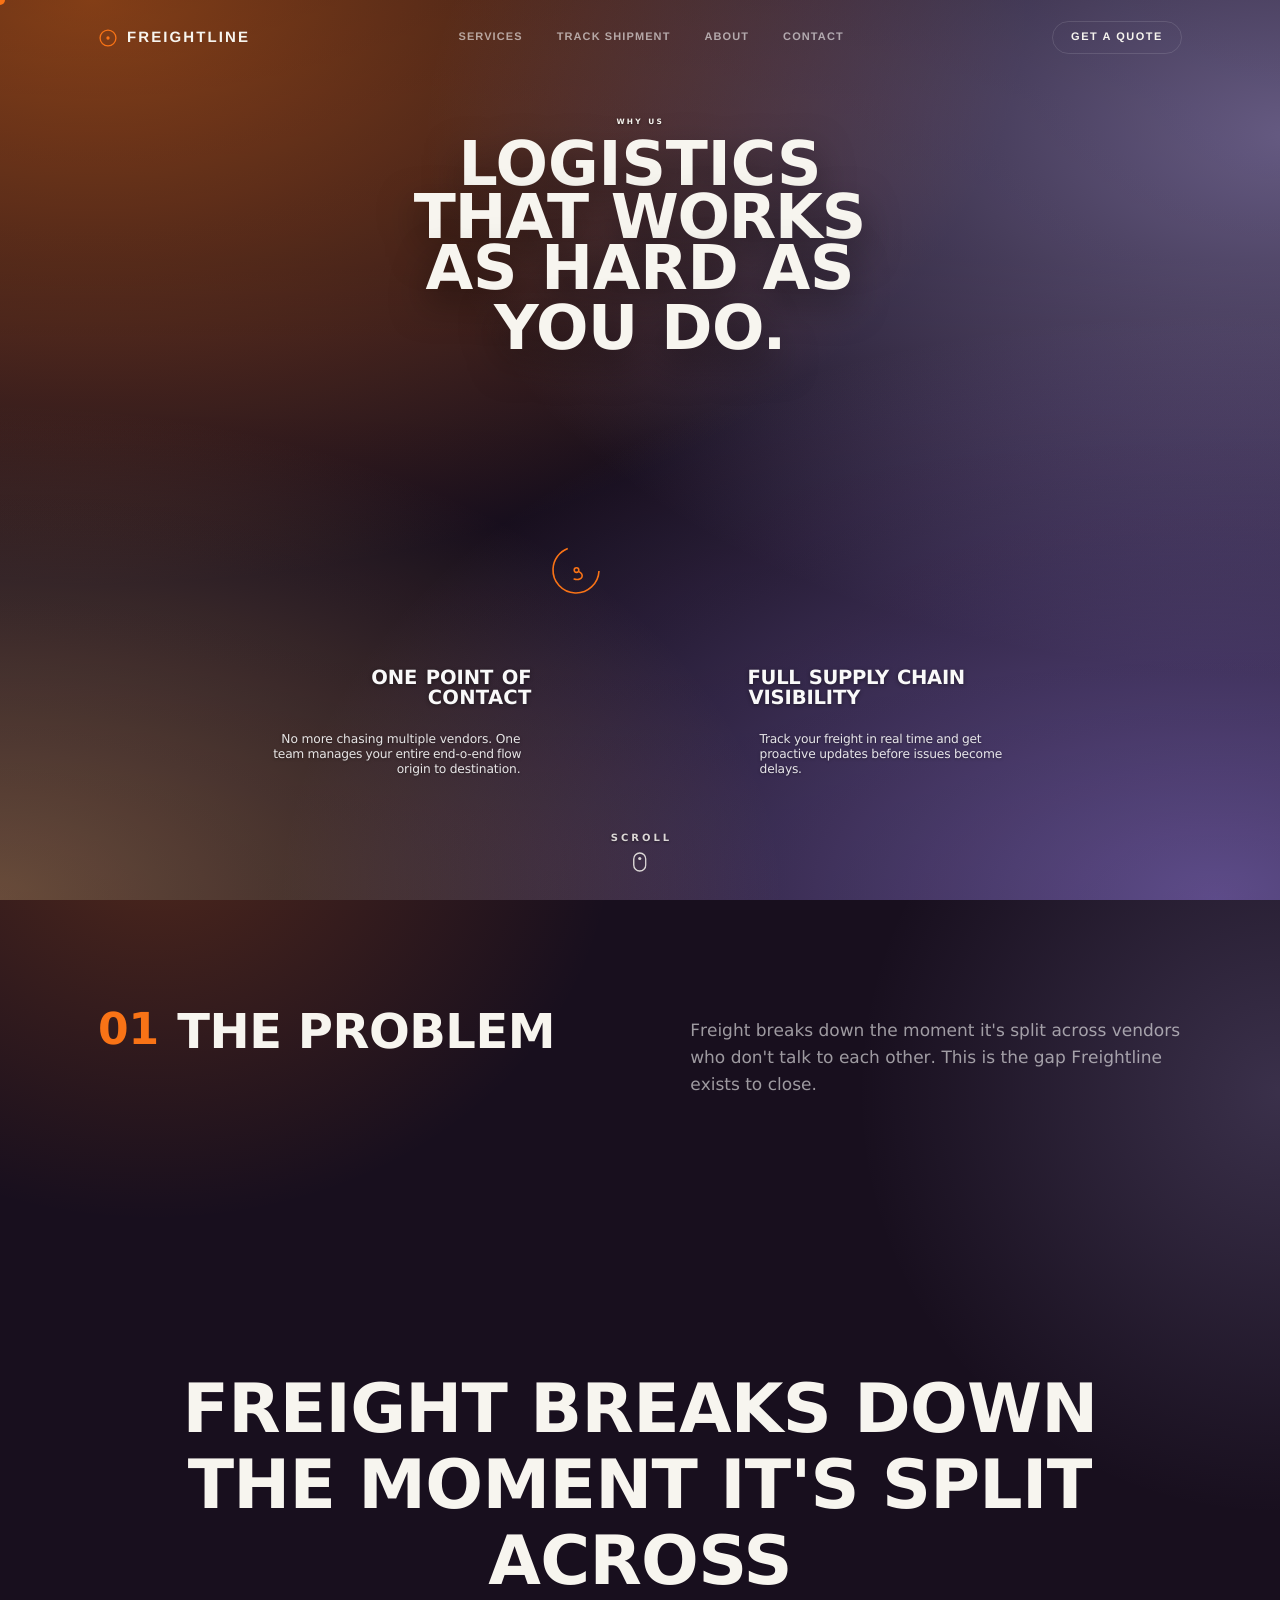
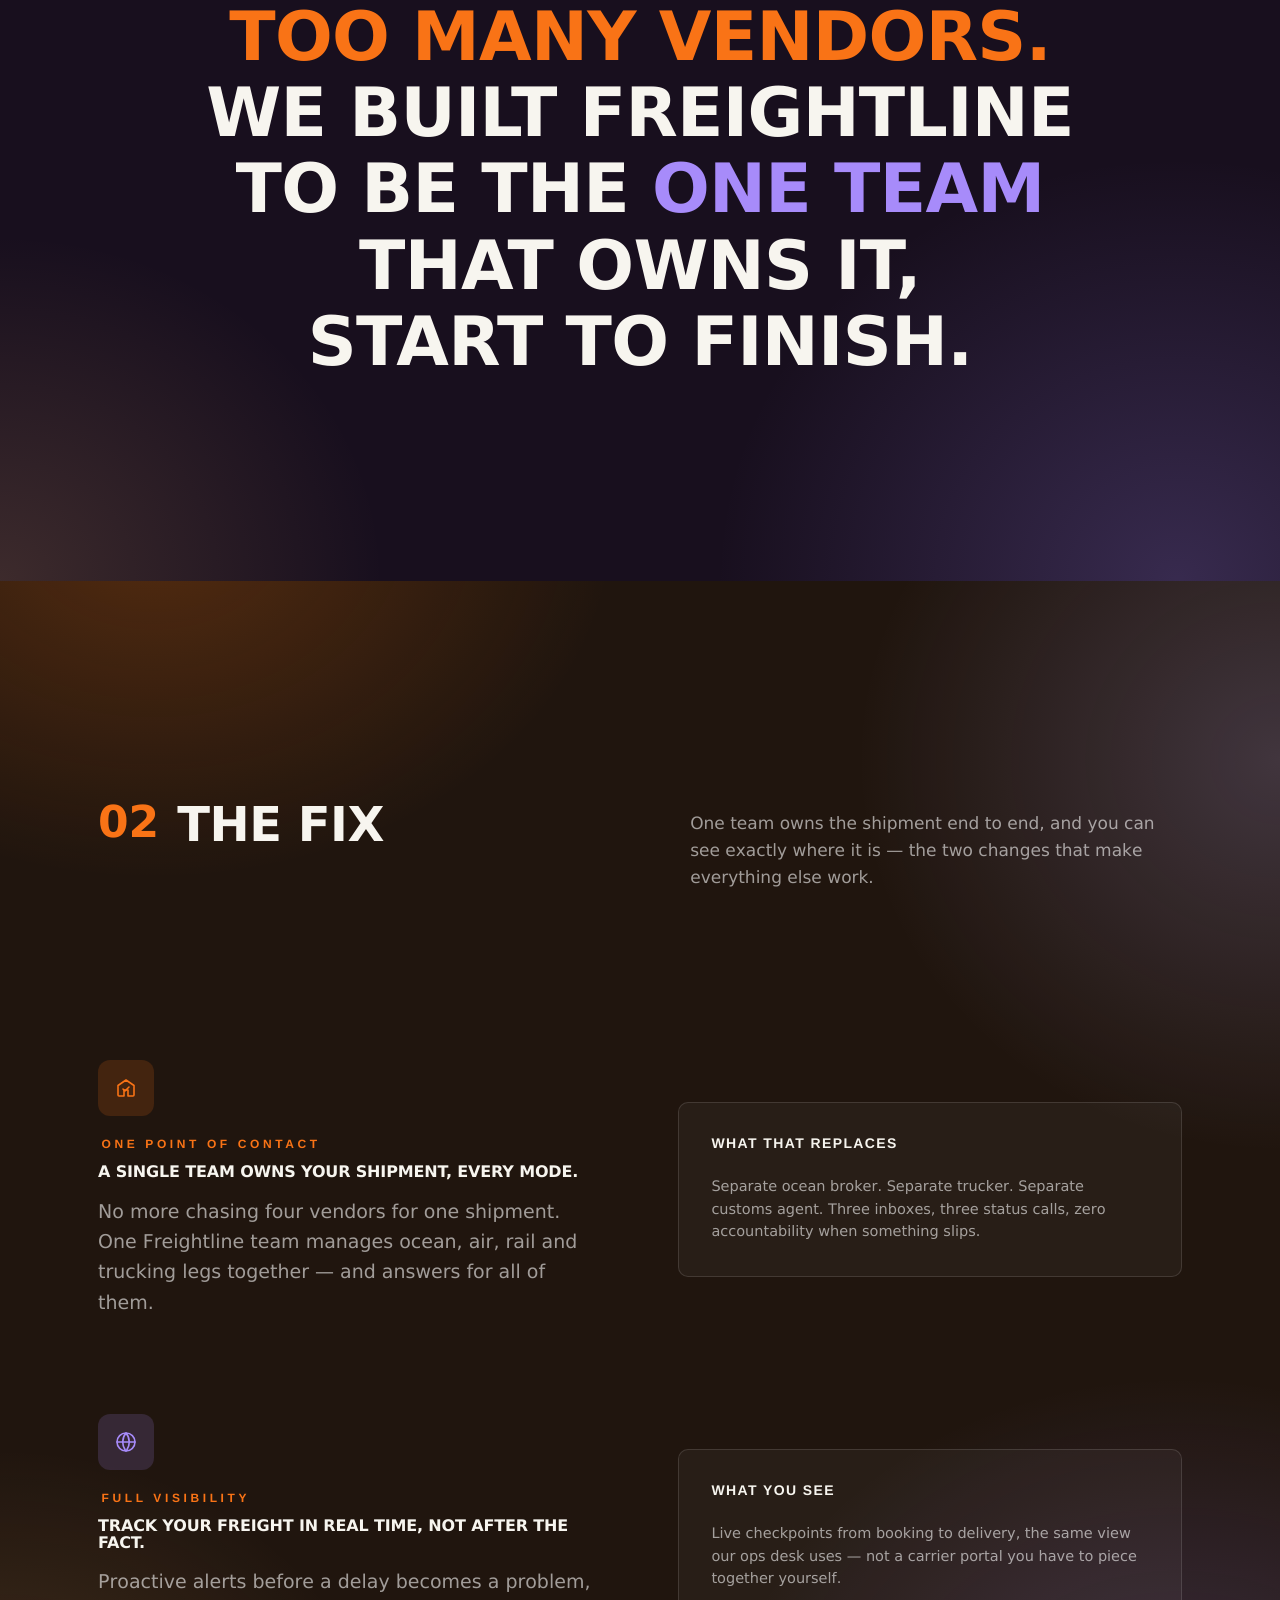
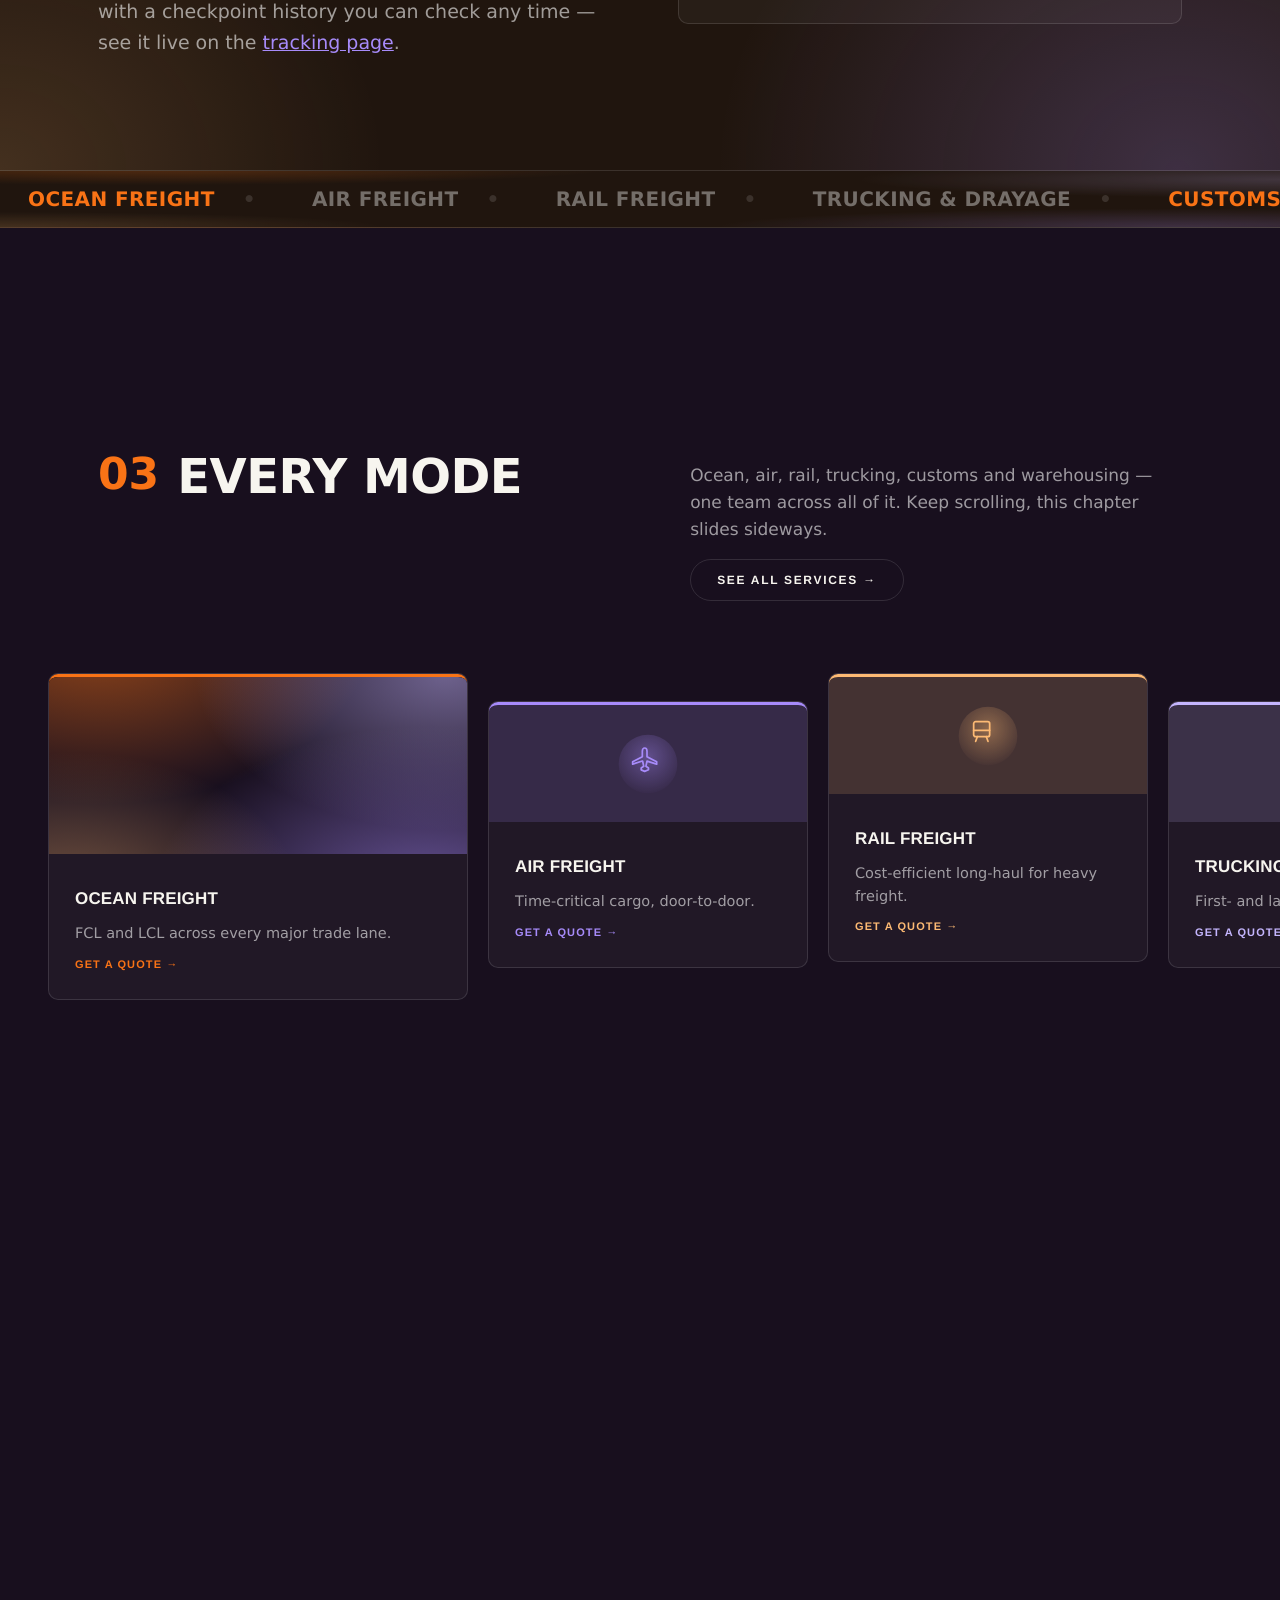
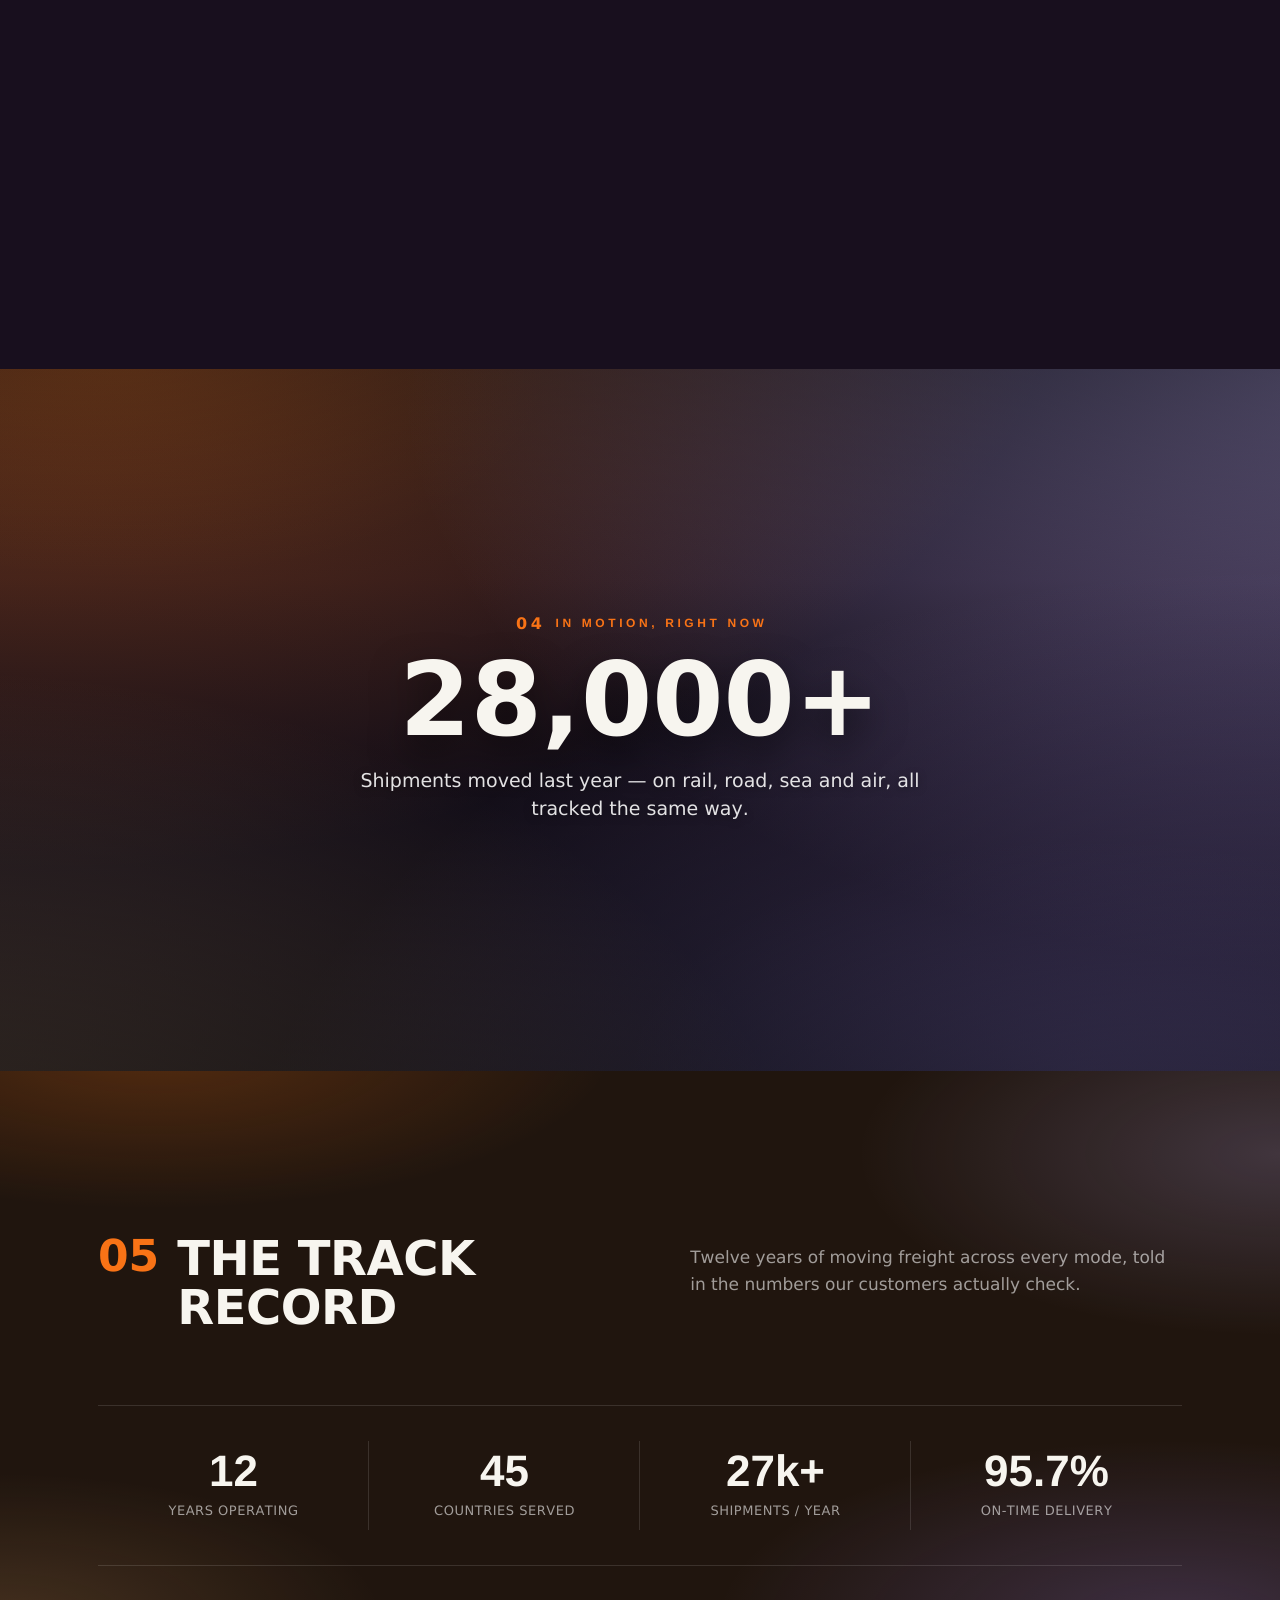
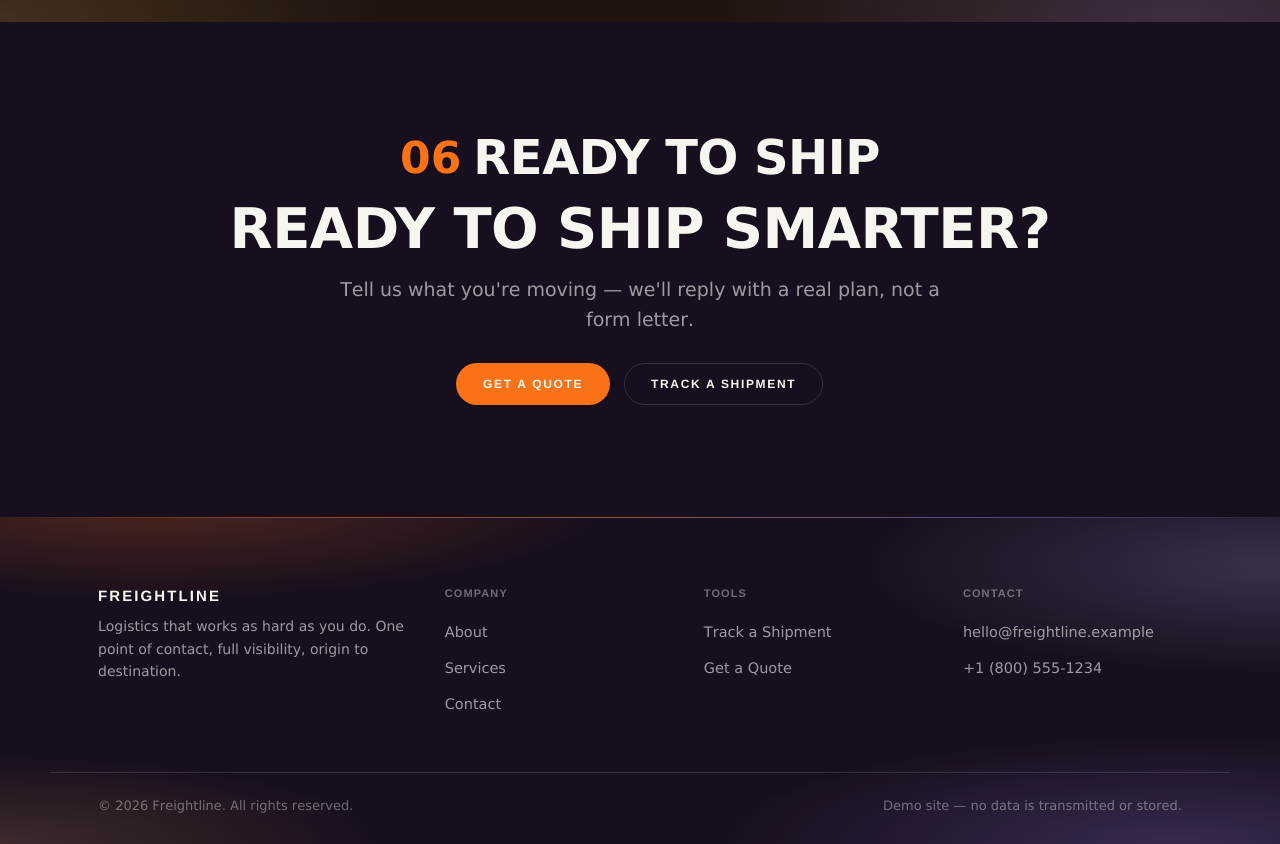
==== commit a7eea687: "Differentiate homepage layout from stride/, fix a chapter-HUD bug Per feedback that Freightline's la" ====
--- a/logistics-freight-hero/index.html
+++ b/logistics-freight-hero/index.html
@@ -657,21 +657,11 @@
   </div>
 </div>
 
-<section class="story-section video-band" data-chapter-index="03" data-chapter-name="In Motion">
-  <video class="video-band__media" src="https://d8j0ntlcm91z4.cloudfront.net/user_38xzZboKViGWJOttwIXH07lWA1P/hf_20261005_115944_095d91d4-030f-4e82-b42b-a388c0816d24.mp4" poster="data:image/svg+xml,%3Csvg%20xmlns%3D%22http%3A%2F%2Fwww.w3.org%2F2000%2Fsvg%22%20width%3D%22960%22%20height%3D%22600%22%20viewBox%3D%220%200%20960%20600%22%3E%20%3Cdefs%3E%20%3CradialGradient%20id%3D%22r%22%20cx%3D%2212%25%22%20cy%3D%220%25%22%20r%3D%2265%25%22%3E%20%3Cstop%20offset%3D%220%25%22%20stop-color%3D%22%23F97316%22%20stop-opacity%3D%220.55%22%2F%3E%20%3Cstop%20offset%3D%22100%25%22%20stop-color%3D%22%23F97316%22%20stop-opacity%3D%220%22%2F%3E%20%3C%2FradialGradient%3E%20%3CradialGradient%20id%3D%22b%22%20cx%3D%2295%25%22%20cy%3D%2215%25%22%20r%3D%2260%25%22%3E%20%3Cstop%20offset%3D%220%25%22%20stop-color%3D%22%23C4B5FD%22%20stop-opacity%3D%220.5%22%2F%3E%20%3Cstop%20offset%3D%22100%25%22%20stop-color%3D%22%23C4B5FD%22%20stop-opacity%3D%220%22%2F%3E%20%3C%2FradialGradient%3E%20%3CradialGradient%20id%3D%22t%22%20cx%3D%2290%25%22%20cy%3D%22100%25%22%20r%3D%2265%25%22%3E%20%3Cstop%20offset%3D%220%25%22%20stop-color%3D%22%23A78BFA%22%20stop-opacity%3D%220.55%22%2F%3E%20%3Cstop%20offset%3D%22100%25%22%20stop-color%3D%22%23A78BFA%22%20stop-opacity%3D%220%22%2F%3E%20%3C%2FradialGradient%3E%20%3CradialGradient%20id%3D%22a%22%20cx%3D%225%25%22%20cy%3D%22100%25%22%20r%3D%2255%25%22%3E%20%3Cstop%20offset%3D%220%25%22%20stop-color%3D%22%23FDBA74%22%20stop-opacity%3D%220.4%22%2F%3E%20%3Cstop%20offset%3D%22100%25%22%20stop-color%3D%22%23FDBA74%22%20stop-opacity%3D%220%22%2F%3E%20%3C%2FradialGradient%3E%20%3C%2Fdefs%3E%20%3Crect%20width%3D%22960%22%20height%3D%22600%22%20fill%3D%22%23180f1e%22%2F%3E%20%3Crect%20width%3D%22960%22%20height%3D%22600%22%20fill%3D%22url%28%23r%29%22%2F%3E%20%3Crect%20width%3D%22960%22%20height%3D%22600%22%20fill%3D%22url%28%23b%29%22%2F%3E%20%3Crect%20width%3D%22960%22%20height%3D%22600%22%20fill%3D%22url%28%23t%29%22%2F%3E%20%3Crect%20width%3D%22960%22%20height%3D%22600%22%20fill%3D%22url%28%23a%29%22%2F%3E%20%3C%2Fsvg%3E" autoplay muted loop playsinline disablepictureinpicture aria-hidden="true"></video>
-  <div class="video-band__tint"></div>
-  <div class="video-band__content" data-reveal="fade">
-    <p class="video-band__eyebrow"><span class="chapter-head__num" style="font-size:16px;margin-right:10px;vertical-align:middle">03</span>In motion, right now</p>
-    <div class="video-band__stat">28,000+</div>
-    <p class="video-band__caption">Shipments moved last year — on rail, road, sea and air, all tracked the same way.</p>
-  </div>
-</section>
-
-<section class="story-section hcards-pin" data-chapter-index="04" data-chapter-name="Every Mode">
+<section class="story-section hcards-pin" data-chapter-index="03" data-chapter-name="Every Mode">
   <div class="container">
     <div class="chapter-head" data-reveal="fade">
       <div class="chapter-head__title">
-        <span class="chapter-head__num">04</span>
+        <span class="chapter-head__num">03</span>
         <h2 class="chapter-head__name">Every Mode</h2>
       </div>
       <div>
@@ -684,9 +674,9 @@
     <div class="container" style="max-width:none">
       <div class="hcards-track">
 
-        <div class="tilt"><article class="card tilt-el" data-cursor="View">
+        <div class="tilt tilt--featured"><article class="card tilt-el" data-cursor="View">
           <div class="example-card__frame">
-            <img src="assets/icons/ocean-freight.svg" width="64" height="64" alt="" loading="eager" decoding="async">
+            <video class="gallery-card__media" src="https://d8j0ntlcm91z4.cloudfront.net/user_38xzZboKViGWJOttwIXH07lWA1P/hf_20261005_115944_095d91d4-030f-4e82-b42b-a388c0816d24.mp4" poster="data:image/svg+xml,%3Csvg%20xmlns%3D%22http%3A%2F%2Fwww.w3.org%2F2000%2Fsvg%22%20width%3D%22960%22%20height%3D%22600%22%20viewBox%3D%220%200%20960%20600%22%3E%20%3Cdefs%3E%20%3CradialGradient%20id%3D%22r%22%20cx%3D%2212%25%22%20cy%3D%220%25%22%20r%3D%2265%25%22%3E%20%3Cstop%20offset%3D%220%25%22%20stop-color%3D%22%23F97316%22%20stop-opacity%3D%220.55%22%2F%3E%20%3Cstop%20offset%3D%22100%25%22%20stop-color%3D%22%23F97316%22%20stop-opacity%3D%220%22%2F%3E%20%3C%2FradialGradient%3E%20%3CradialGradient%20id%3D%22b%22%20cx%3D%2295%25%22%20cy%3D%2215%25%22%20r%3D%2260%25%22%3E%20%3Cstop%20offset%3D%220%25%22%20stop-color%3D%22%23C4B5FD%22%20stop-opacity%3D%220.5%22%2F%3E%20%3Cstop%20offset%3D%22100%25%22%20stop-color%3D%22%23C4B5FD%22%20stop-opacity%3D%220%22%2F%3E%20%3C%2FradialGradient%3E%20%3CradialGradient%20id%3D%22t%22%20cx%3D%2290%25%22%20cy%3D%22100%25%22%20r%3D%2265%25%22%3E%20%3Cstop%20offset%3D%220%25%22%20stop-color%3D%22%23A78BFA%22%20stop-opacity%3D%220.55%22%2F%3E%20%3Cstop%20offset%3D%22100%25%22%20stop-color%3D%22%23A78BFA%22%20stop-opacity%3D%220%22%2F%3E%20%3C%2FradialGradient%3E%20%3CradialGradient%20id%3D%22a%22%20cx%3D%225%25%22%20cy%3D%22100%25%22%20r%3D%2255%25%22%3E%20%3Cstop%20offset%3D%220%25%22%20stop-color%3D%22%23FDBA74%22%20stop-opacity%3D%220.4%22%2F%3E%20%3Cstop%20offset%3D%22100%25%22%20stop-color%3D%22%23FDBA74%22%20stop-opacity%3D%220%22%2F%3E%20%3C%2FradialGradient%3E%20%3C%2Fdefs%3E%20%3Crect%20width%3D%22960%22%20height%3D%22600%22%20fill%3D%22%23180f1e%22%2F%3E%20%3Crect%20width%3D%22960%22%20height%3D%22600%22%20fill%3D%22url%28%23r%29%22%2F%3E%20%3Crect%20width%3D%22960%22%20height%3D%22600%22%20fill%3D%22url%28%23b%29%22%2F%3E%20%3Crect%20width%3D%22960%22%20height%3D%22600%22%20fill%3D%22url%28%23t%29%22%2F%3E%20%3Crect%20width%3D%22960%22%20height%3D%22600%22%20fill%3D%22url%28%23a%29%22%2F%3E%20%3C%2Fsvg%3E" autoplay muted loop playsinline disablepictureinpicture aria-hidden="true"></video>
           </div>
           <h2 class="card__title">Ocean Freight</h2>
           <p class="card__desc">FCL and LCL across every major trade lane.</p>
@@ -743,20 +733,30 @@
   </div>
 </section>
 
-<section class="story-section story-section--alt section--tight" data-chapter-index="05" data-chapter-name="By The Numbers">
+<section class="story-section video-band" data-chapter-index="04" data-chapter-name="In Motion">
+  <video class="video-band__media" src="https://d8j0ntlcm91z4.cloudfront.net/user_38xzZboKViGWJOttwIXH07lWA1P/hf_20261005_115944_095d91d4-030f-4e82-b42b-a388c0816d24.mp4" poster="data:image/svg+xml,%3Csvg%20xmlns%3D%22http%3A%2F%2Fwww.w3.org%2F2000%2Fsvg%22%20width%3D%22960%22%20height%3D%22600%22%20viewBox%3D%220%200%20960%20600%22%3E%20%3Cdefs%3E%20%3CradialGradient%20id%3D%22r%22%20cx%3D%2212%25%22%20cy%3D%220%25%22%20r%3D%2265%25%22%3E%20%3Cstop%20offset%3D%220%25%22%20stop-color%3D%22%23F97316%22%20stop-opacity%3D%220.55%22%2F%3E%20%3Cstop%20offset%3D%22100%25%22%20stop-color%3D%22%23F97316%22%20stop-opacity%3D%220%22%2F%3E%20%3C%2FradialGradient%3E%20%3CradialGradient%20id%3D%22b%22%20cx%3D%2295%25%22%20cy%3D%2215%25%22%20r%3D%2260%25%22%3E%20%3Cstop%20offset%3D%220%25%22%20stop-color%3D%22%23C4B5FD%22%20stop-opacity%3D%220.5%22%2F%3E%20%3Cstop%20offset%3D%22100%25%22%20stop-color%3D%22%23C4B5FD%22%20stop-opacity%3D%220%22%2F%3E%20%3C%2FradialGradient%3E%20%3CradialGradient%20id%3D%22t%22%20cx%3D%2290%25%22%20cy%3D%22100%25%22%20r%3D%2265%25%22%3E%20%3Cstop%20offset%3D%220%25%22%20stop-color%3D%22%23A78BFA%22%20stop-opacity%3D%220.55%22%2F%3E%20%3Cstop%20offset%3D%22100%25%22%20stop-color%3D%22%23A78BFA%22%20stop-opacity%3D%220%22%2F%3E%20%3C%2FradialGradient%3E%20%3CradialGradient%20id%3D%22a%22%20cx%3D%225%25%22%20cy%3D%22100%25%22%20r%3D%2255%25%22%3E%20%3Cstop%20offset%3D%220%25%22%20stop-color%3D%22%23FDBA74%22%20stop-opacity%3D%220.4%22%2F%3E%20%3Cstop%20offset%3D%22100%25%22%20stop-color%3D%22%23FDBA74%22%20stop-opacity%3D%220%22%2F%3E%20%3C%2FradialGradient%3E%20%3C%2Fdefs%3E%20%3Crect%20width%3D%22960%22%20height%3D%22600%22%20fill%3D%22%23180f1e%22%2F%3E%20%3Crect%20width%3D%22960%22%20height%3D%22600%22%20fill%3D%22url%28%23r%29%22%2F%3E%20%3Crect%20width%3D%22960%22%20height%3D%22600%22%20fill%3D%22url%28%23b%29%22%2F%3E%20%3Crect%20width%3D%22960%22%20height%3D%22600%22%20fill%3D%22url%28%23t%29%22%2F%3E%20%3Crect%20width%3D%22960%22%20height%3D%22600%22%20fill%3D%22url%28%23a%29%22%2F%3E%20%3C%2Fsvg%3E" autoplay muted loop playsinline disablepictureinpicture aria-hidden="true"></video>
+  <div class="video-band__tint"></div>
+  <div class="video-band__content" data-reveal="fade">
+    <p class="video-band__eyebrow"><span class="chapter-head__num" style="font-size:16px;margin-right:10px;vertical-align:middle">04</span>In motion, right now</p>
+    <div class="video-band__stat">28,000+</div>
+    <p class="video-band__caption">Shipments moved last year — on rail, road, sea and air, all tracked the same way.</p>
+  </div>
+</section>
+
+<section class="story-section story-section--alt section--tight" data-chapter-index="05" data-chapter-name="The Track Record">
   <div class="container">
     <div class="chapter-head" data-reveal="fade">
       <div class="chapter-head__title">
         <span class="chapter-head__num">05</span>
-        <h2 class="chapter-head__name">By The Numbers</h2>
+        <h2 class="chapter-head__name">The Track Record</h2>
       </div>
       <p class="chapter-head__desc">Twelve years of moving freight across every mode, told in the numbers our customers actually check.</p>
     </div>
-    <div class="stats" data-reveal-group>
-      <div class="stat" data-reveal><div class="stat__num" data-count-to="12">0</div><div class="stat__label">Years operating</div></div>
-      <div class="stat" data-reveal><div class="stat__num" data-count-to="46">0</div><div class="stat__label">Countries served</div></div>
-      <div class="stat" data-reveal><div class="stat__num" data-count-to="28" data-count-suffix="k+">0</div><div class="stat__label">Shipments / year</div></div>
-      <div class="stat" data-reveal><div class="stat__num" data-count-to="98.4" data-count-decimals="1" data-count-suffix="%">0</div><div class="stat__label">On-time delivery</div></div>
+    <div class="stat-strip" data-reveal-group>
+      <div class="stat-strip__item" data-reveal><div class="stat__num" data-count-to="12">0</div><div class="stat__label">Years operating</div></div>
+      <div class="stat-strip__item" data-reveal><div class="stat__num" data-count-to="46">0</div><div class="stat__label">Countries served</div></div>
+      <div class="stat-strip__item" data-reveal><div class="stat__num" data-count-to="28" data-count-suffix="k+">0</div><div class="stat__label">Shipments / year</div></div>
+      <div class="stat-strip__item" data-reveal><div class="stat__num" data-count-to="98.4" data-count-decimals="1" data-count-suffix="%">0</div><div class="stat__label">On-time delivery</div></div>
     </div>
   </div>
 </section>
--- a/logistics-freight-hero/assets/site.css
+++ b/logistics-freight-hero/assets/site.css
@@ -372,14 +372,9 @@
   transition:border-color .15s ease, transform .15s ease, background .15s ease;
 }
 .card:hover{border-color:rgba(249,115,22,.5);transform:translateY(-2px);background:rgba(255,255,255,.06)}
-.card__icon{
-  width:44px;height:44px;border-radius:9px;
-  display:flex;align-items:center;justify-content:center;
-  background:var(--accent-dim);color:var(--accent);
-}
-.cards .card:nth-child(4n+2) .card__icon{background:var(--accent-2-dim);color:var(--accent-2)}
-.cards .card:nth-child(4n+3) .card__icon{background:var(--accent-3-dim);color:var(--accent-3)}
-.cards .card:nth-child(4n+4) .card__icon{background:var(--accent-4-dim);color:var(--accent-4)}
+.cards .card:nth-child(4n+2) .example-card__frame{border-top-color:var(--accent-2);background:var(--accent-2-dim);color:var(--accent-2)}
+.cards .card:nth-child(4n+3) .example-card__frame{border-top-color:var(--accent-3);background:var(--accent-3-dim);color:var(--accent-3)}
+.cards .card:nth-child(4n+4) .example-card__frame{border-top-color:var(--accent-4);background:var(--accent-4-dim);color:var(--accent-4)}
 .cards .card:nth-child(4n+2) .card__link{color:var(--accent-2)}
 .cards .card:nth-child(4n+3) .card__link{color:var(--accent-3)}
 .cards .card:nth-child(4n+4) .card__link{color:var(--accent-4)}
@@ -698,3 +693,50 @@
 .hcards-track .tilt:nth-child(4n+2) .example-card__frame{border-top-color:var(--accent-2);background:var(--accent-2-dim);color:var(--accent-2)}
 .hcards-track .tilt:nth-child(4n+3) .example-card__frame{border-top-color:var(--accent-3);background:var(--accent-3-dim);color:var(--accent-3)}
 .hcards-track .tilt:nth-child(4n+4) .example-card__frame{border-top-color:var(--accent-4);background:var(--accent-4-dim);color:var(--accent-4)}
+
+/* Featured gallery card: real footage instead of an icon, wider than
+   the rest. The one spot on the page that leans on the CloudFront
+   video a third time (hero, video-band, now here), rather than another
+   static icon — this and the staggered rhythm below are what keep the
+   gallery from reading as the same uniform product-grid shape the
+   sibling stride/ project also landed on from the same reference. */
+.tilt--featured{flex-basis:clamp(300px,34vw,420px) !important}
+.tilt--featured .example-card__frame{height:180px;padding:0;background:#000}
+.tilt--featured .example-card__frame video{width:100%;height:100%;object-fit:cover;display:block}
+
+/* Alternating vertical offset so the row reads as a staggered manifest
+   stack rather than a flat, evenly-aligned grid of equal cards. */
+.hcards-track .tilt:not(.tilt--featured):nth-child(even){margin-top:28px}
+.hcards-track .tilt:not(.tilt--featured):nth-child(odd){margin-bottom:28px}
+@media (max-width:860px){
+  .tilt--featured{flex-basis:auto !important}
+  .tilt--featured .example-card__frame{height:140px}
+  .hcards-track .tilt:nth-child(even),
+  .hcards-track .tilt:nth-child(odd){margin-top:0;margin-bottom:0}
+}
+
+/* ---------- stat strip (homepage "Track Record" chapter) ----------
+   A horizontal divided band rather than the boxed-card .stats grid
+   used on about.html — deliberately a different shape, since the
+   boxed-grid-of-4-stats idiom under a "By The Numbers" heading is
+   exactly what the sibling stride/ project also converged on
+   (same name, same layout) from the same motion.ed reference. Reuses
+   .stat__num/.stat__label so the existing GSAP counter JS needs no
+   changes — only the wrapping structure differs. */
+.stat-strip{
+  display:flex;flex-wrap:wrap;
+  border-top:1px solid var(--line);border-bottom:1px solid var(--line);
+}
+.stat-strip__item{
+  flex:1 1 0;min-width:140px;
+  padding:clamp(28px,4vw,44px) clamp(16px,2.4vw,28px);
+  text-align:center;position:relative;
+}
+.stat-strip__item:not(:last-child)::after{
+  content:'';position:absolute;right:0;top:22%;bottom:22%;width:1px;
+  background:var(--line);
+}
+@media (max-width:620px){
+  .stat-strip__item{flex:1 1 50%}
+  .stat-strip__item:nth-child(odd)::after{display:none}
+}
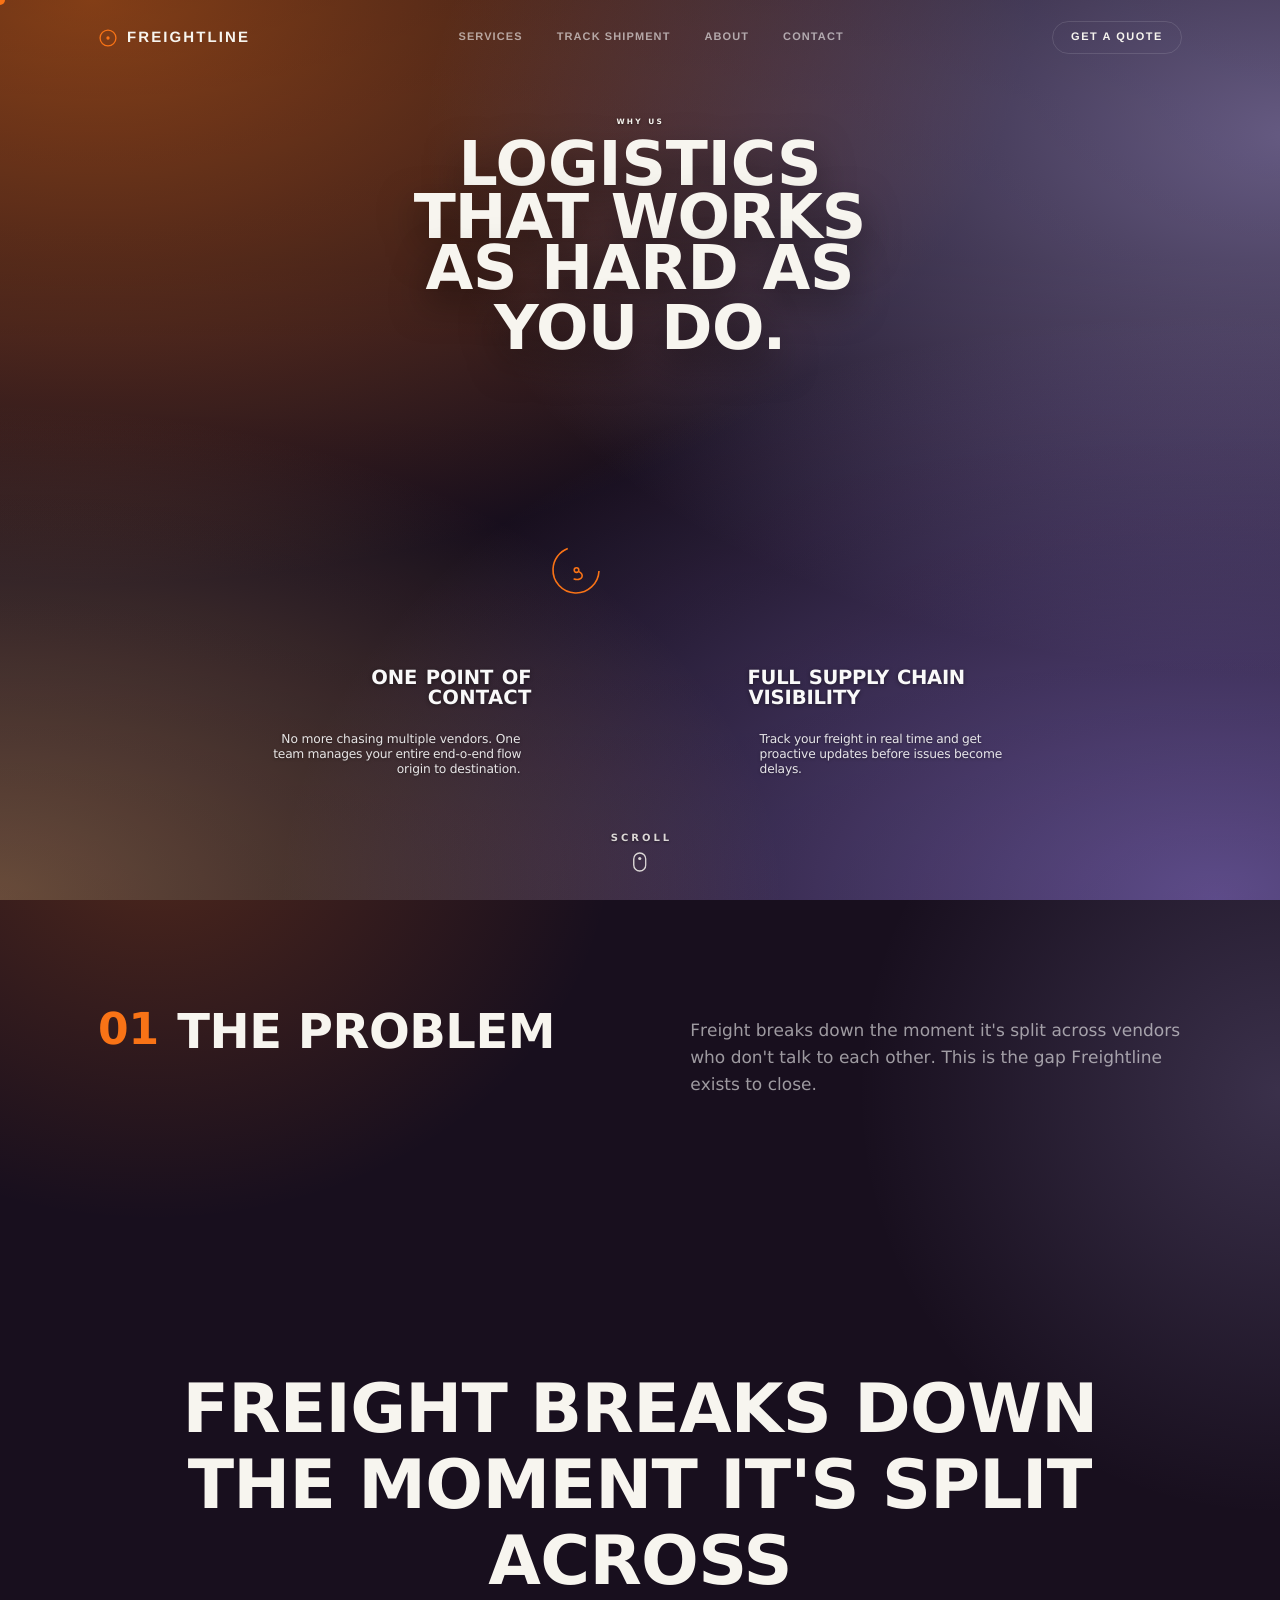
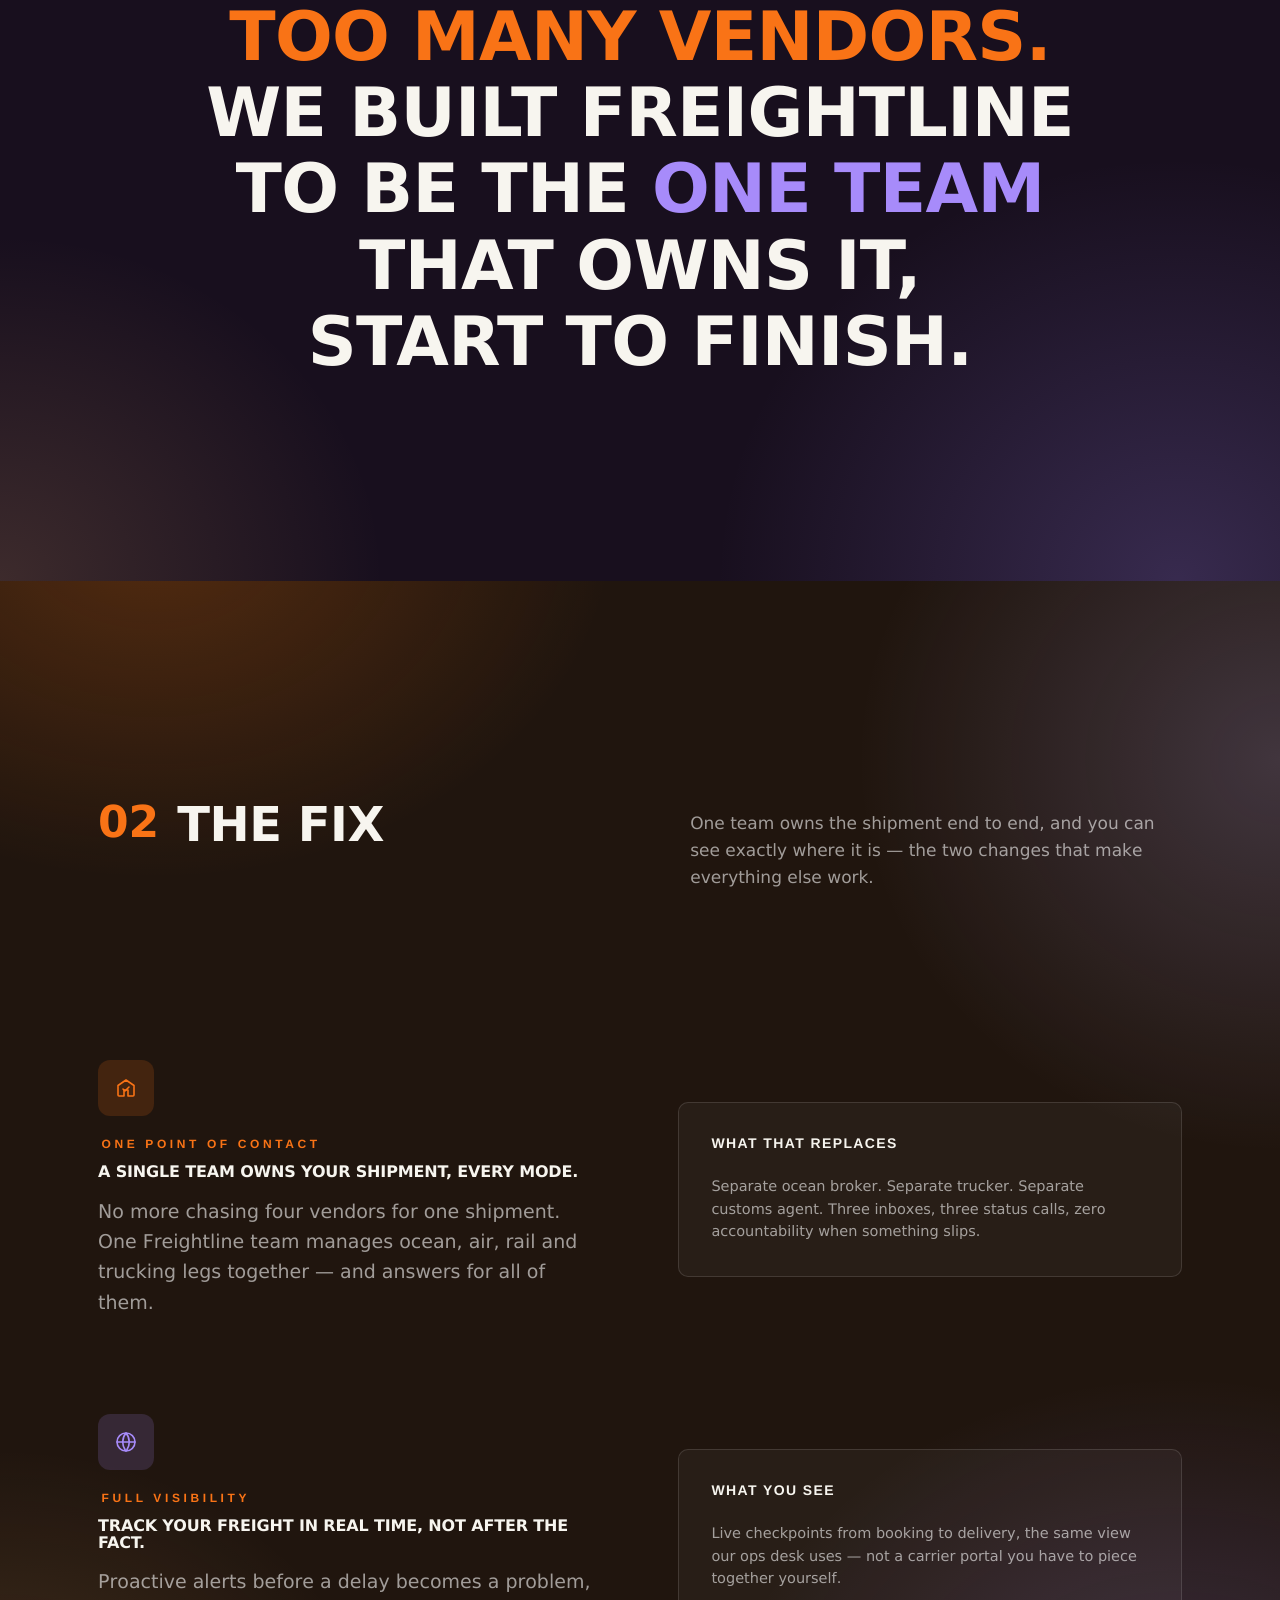
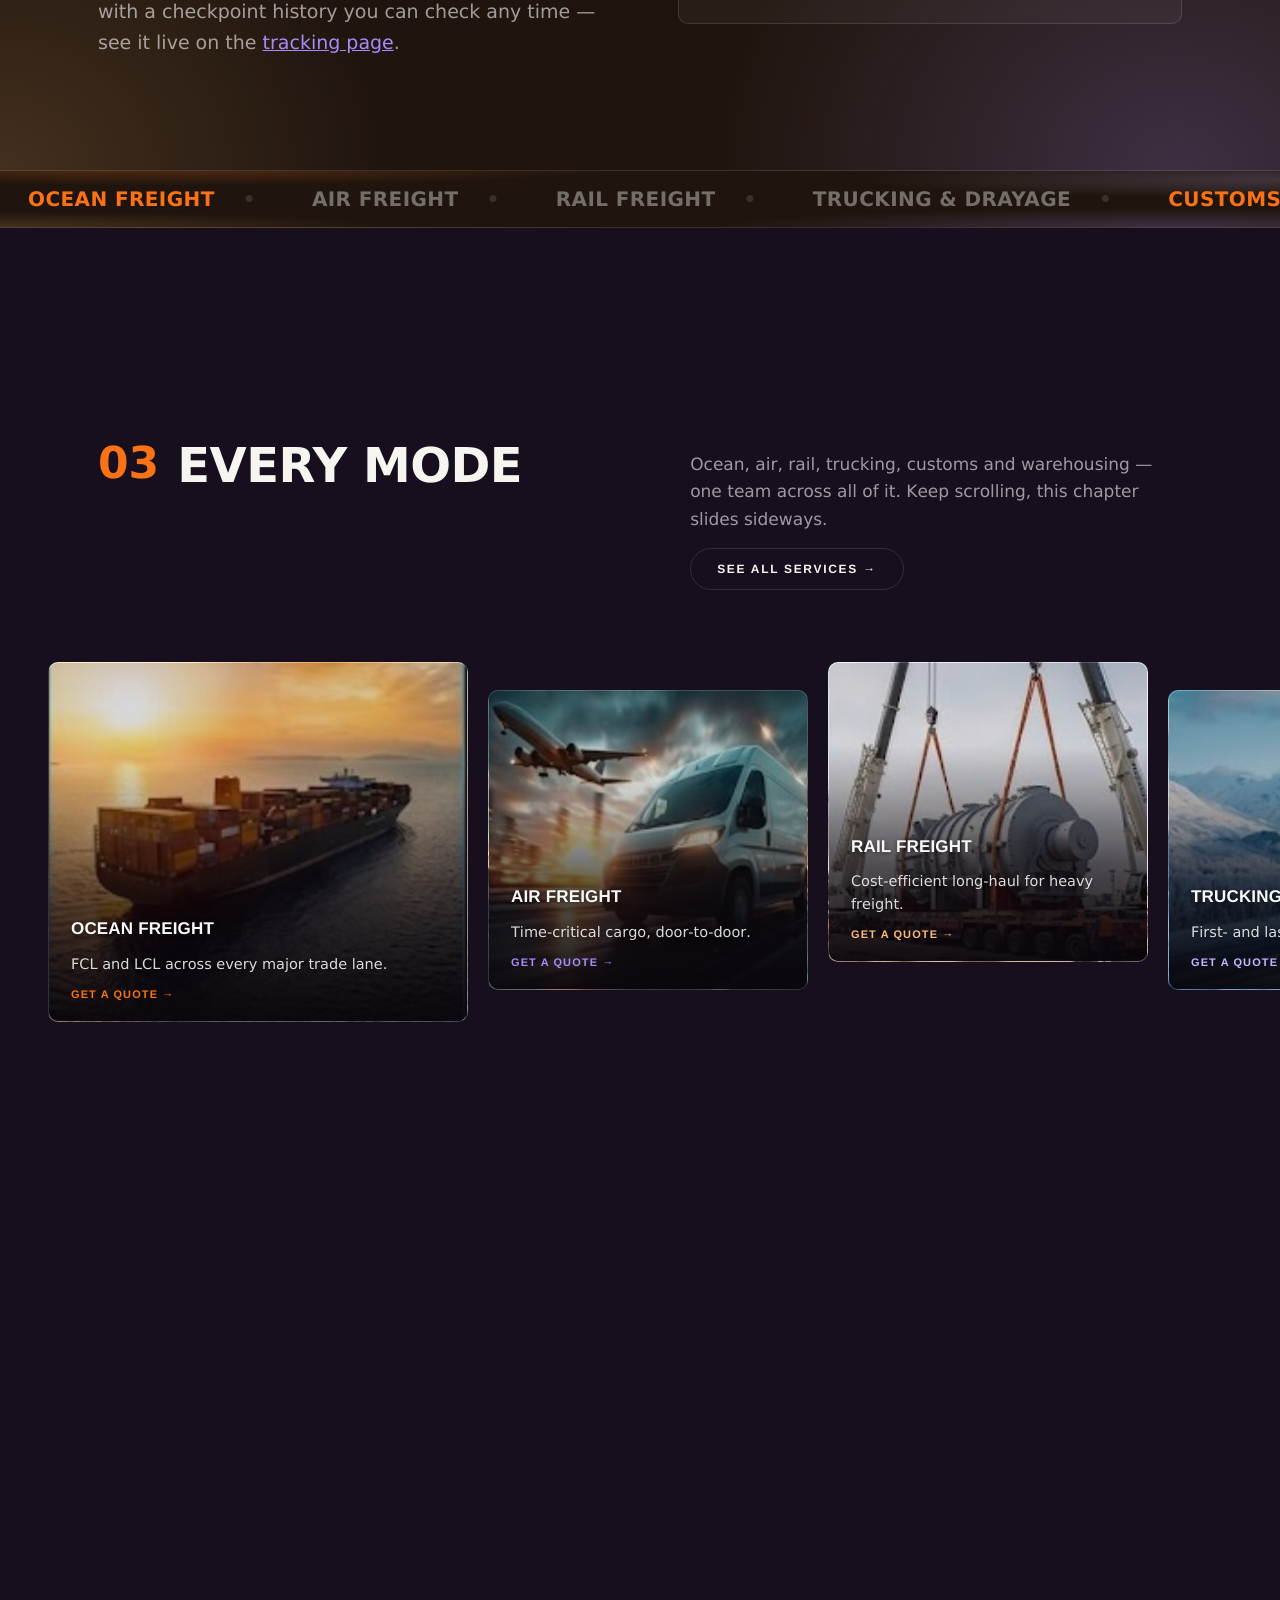
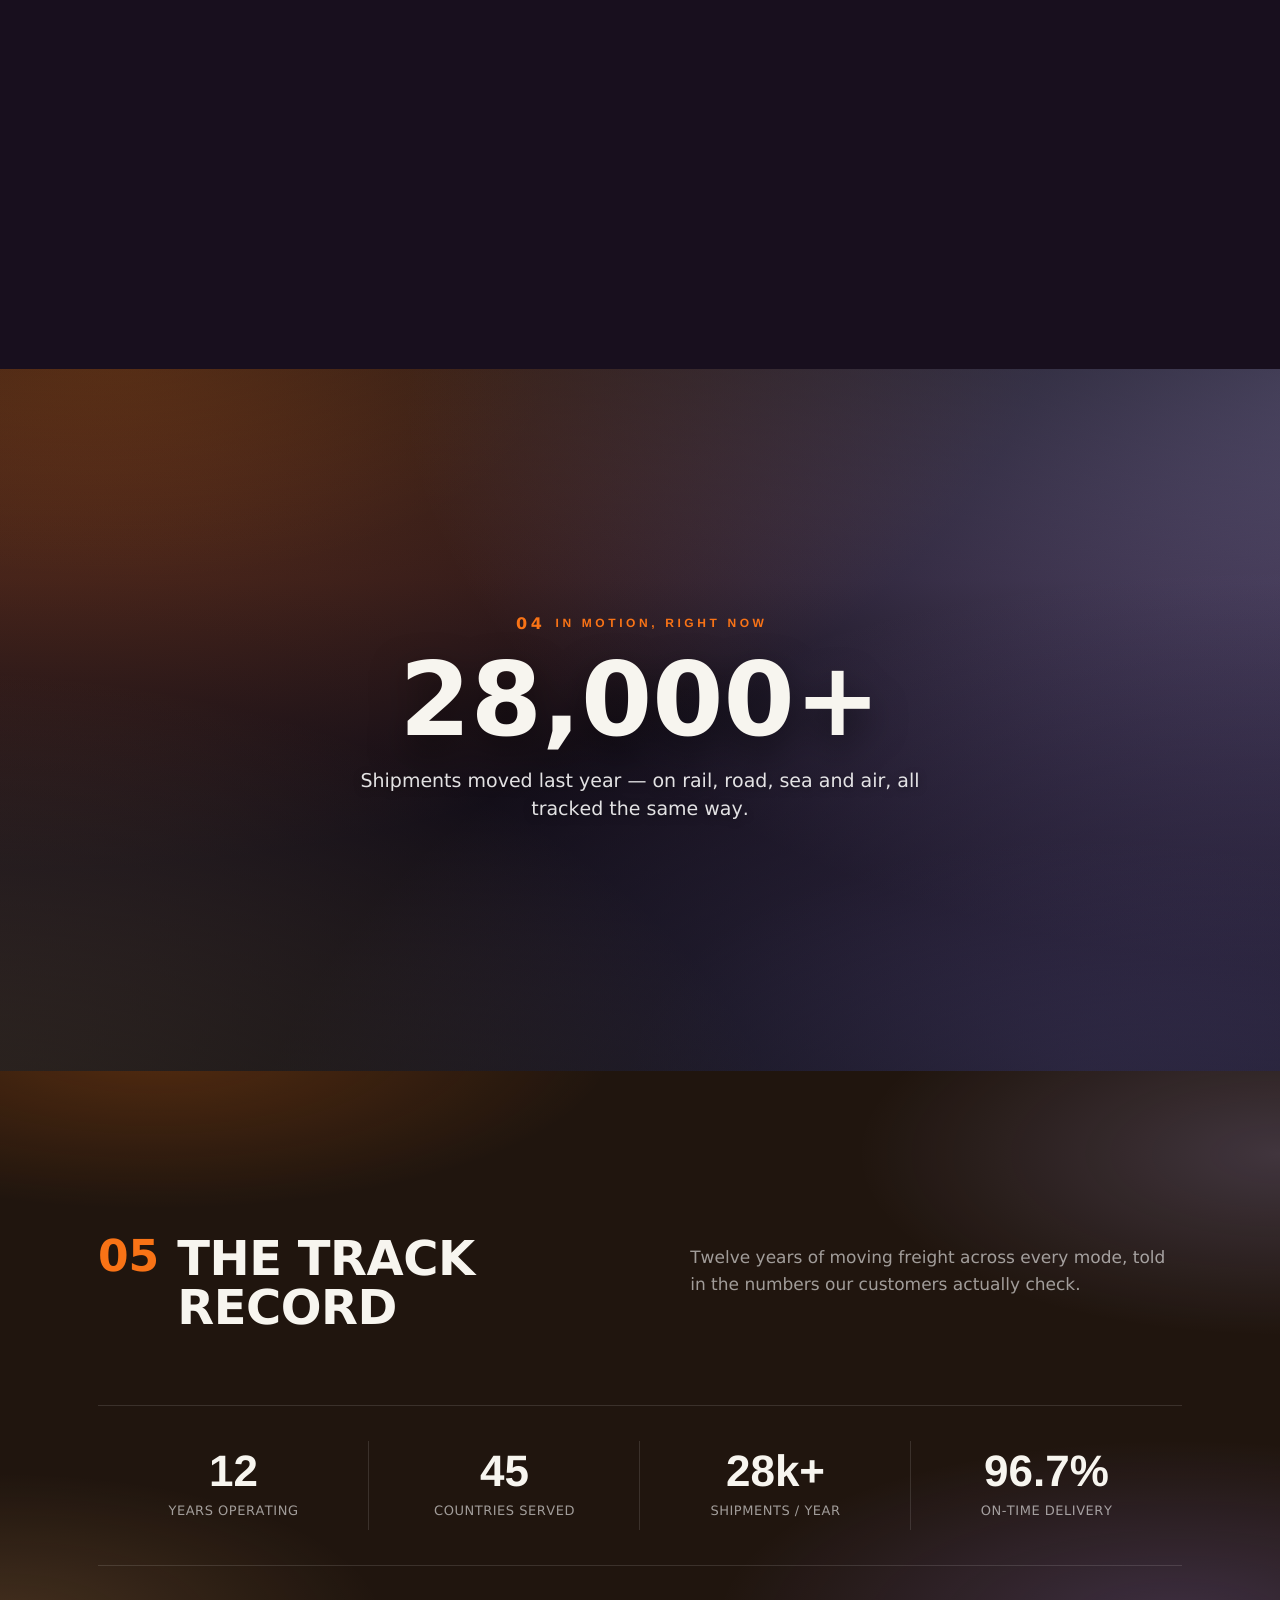
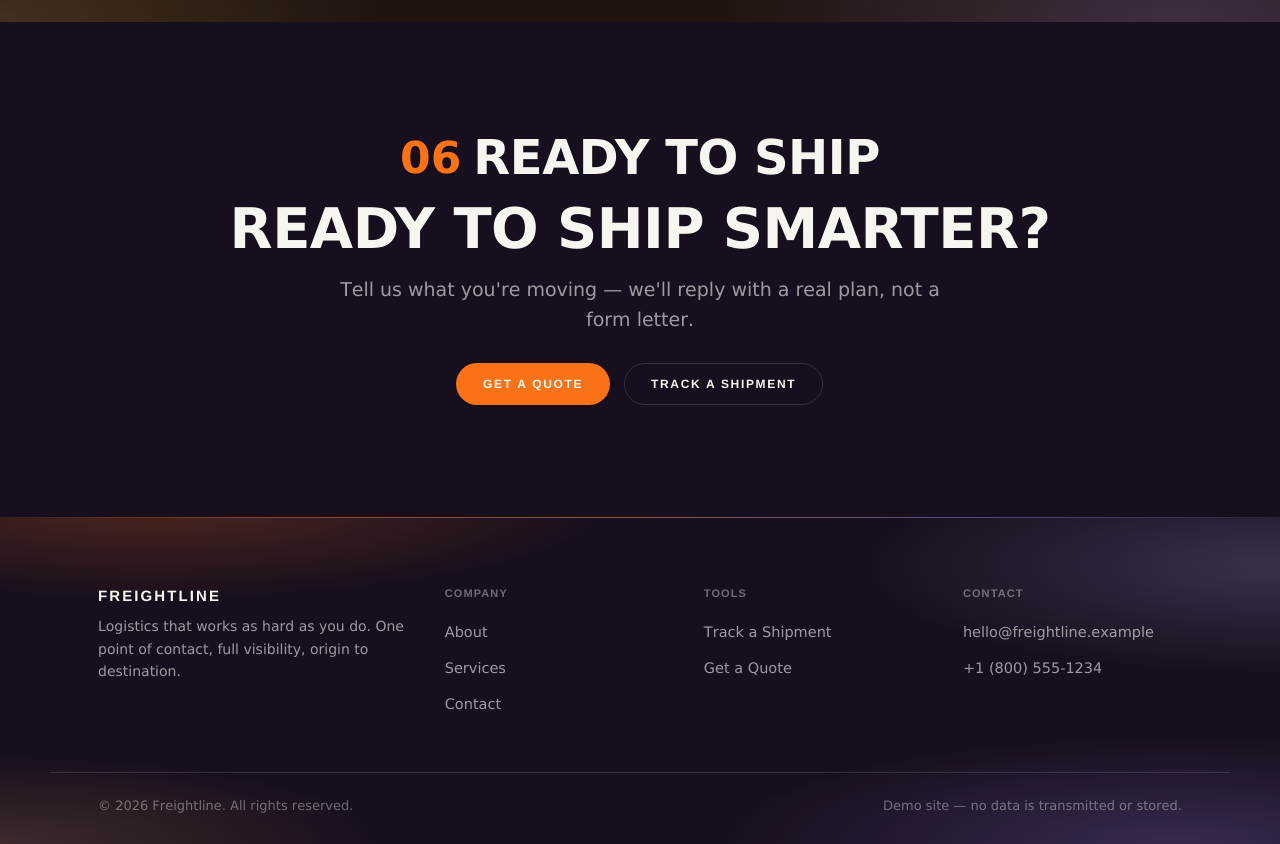
==== commit 8baf31be: "Use real photography for 5 of 6 service cards The user supplied 5 real photos directly (not stock im" ====
--- a/logistics-freight-hero/index.html
+++ b/logistics-freight-hero/index.html
@@ -6,12 +6,12 @@
 <title>Logistics that works as hard as you do.</title>
 <meta name="description" content="One point of contact and full supply-chain visibility, origin to destination.">
 <link rel="preload" as="video" type="video/mp4" href="https://d8j0ntlcm91z4.cloudfront.net/user_38xzZboKViGWJOttwIXH07lWA1P/hf_20261005_115944_095d91d4-030f-4e82-b42b-a388c0816d24.mp4">
-<link rel="preload" as="image" type="image/svg+xml" href="assets/icons/ocean-freight.svg">
-<link rel="preload" as="image" type="image/svg+xml" href="assets/icons/air-freight.svg">
-<link rel="preload" as="image" type="image/svg+xml" href="assets/icons/rail-freight.svg">
-<link rel="preload" as="image" type="image/svg+xml" href="assets/icons/trucking-drayage.svg">
+<link rel="preload" as="image" type="image/jpeg" href="assets/photos/ocean-freight.jpg">
+<link rel="preload" as="image" type="image/jpeg" href="assets/photos/air-freight.jpg">
+<link rel="preload" as="image" type="image/jpeg" href="assets/photos/rail-freight.jpg">
+<link rel="preload" as="image" type="image/jpeg" href="assets/photos/trucking-drayage.jpg">
+<link rel="preload" as="image" type="image/jpeg" href="assets/photos/warehousing.jpg">
 <link rel="preload" as="image" type="image/svg+xml" href="assets/icons/customs-brokerage.svg">
-<link rel="preload" as="image" type="image/svg+xml" href="assets/icons/warehousing.svg">
 <link rel="stylesheet" href="assets/site.css">
 <style>
 
@@ -674,37 +674,25 @@
     <div class="container" style="max-width:none">
       <div class="hcards-track">
 
-        <div class="tilt tilt--featured"><article class="card tilt-el" data-cursor="View">
-          <div class="example-card__frame">
-            <video class="gallery-card__media" src="https://d8j0ntlcm91z4.cloudfront.net/user_38xzZboKViGWJOttwIXH07lWA1P/hf_20261005_115944_095d91d4-030f-4e82-b42b-a388c0816d24.mp4" poster="data:image/svg+xml,%3Csvg%20xmlns%3D%22http%3A%2F%2Fwww.w3.org%2F2000%2Fsvg%22%20width%3D%22960%22%20height%3D%22600%22%20viewBox%3D%220%200%20960%20600%22%3E%20%3Cdefs%3E%20%3CradialGradient%20id%3D%22r%22%20cx%3D%2212%25%22%20cy%3D%220%25%22%20r%3D%2265%25%22%3E%20%3Cstop%20offset%3D%220%25%22%20stop-color%3D%22%23F97316%22%20stop-opacity%3D%220.55%22%2F%3E%20%3Cstop%20offset%3D%22100%25%22%20stop-color%3D%22%23F97316%22%20stop-opacity%3D%220%22%2F%3E%20%3C%2FradialGradient%3E%20%3CradialGradient%20id%3D%22b%22%20cx%3D%2295%25%22%20cy%3D%2215%25%22%20r%3D%2260%25%22%3E%20%3Cstop%20offset%3D%220%25%22%20stop-color%3D%22%23C4B5FD%22%20stop-opacity%3D%220.5%22%2F%3E%20%3Cstop%20offset%3D%22100%25%22%20stop-color%3D%22%23C4B5FD%22%20stop-opacity%3D%220%22%2F%3E%20%3C%2FradialGradient%3E%20%3CradialGradient%20id%3D%22t%22%20cx%3D%2290%25%22%20cy%3D%22100%25%22%20r%3D%2265%25%22%3E%20%3Cstop%20offset%3D%220%25%22%20stop-color%3D%22%23A78BFA%22%20stop-opacity%3D%220.55%22%2F%3E%20%3Cstop%20offset%3D%22100%25%22%20stop-color%3D%22%23A78BFA%22%20stop-opacity%3D%220%22%2F%3E%20%3C%2FradialGradient%3E%20%3CradialGradient%20id%3D%22a%22%20cx%3D%225%25%22%20cy%3D%22100%25%22%20r%3D%2255%25%22%3E%20%3Cstop%20offset%3D%220%25%22%20stop-color%3D%22%23FDBA74%22%20stop-opacity%3D%220.4%22%2F%3E%20%3Cstop%20offset%3D%22100%25%22%20stop-color%3D%22%23FDBA74%22%20stop-opacity%3D%220%22%2F%3E%20%3C%2FradialGradient%3E%20%3C%2Fdefs%3E%20%3Crect%20width%3D%22960%22%20height%3D%22600%22%20fill%3D%22%23180f1e%22%2F%3E%20%3Crect%20width%3D%22960%22%20height%3D%22600%22%20fill%3D%22url%28%23r%29%22%2F%3E%20%3Crect%20width%3D%22960%22%20height%3D%22600%22%20fill%3D%22url%28%23b%29%22%2F%3E%20%3Crect%20width%3D%22960%22%20height%3D%22600%22%20fill%3D%22url%28%23t%29%22%2F%3E%20%3Crect%20width%3D%22960%22%20height%3D%22600%22%20fill%3D%22url%28%23a%29%22%2F%3E%20%3C%2Fsvg%3E" autoplay muted loop playsinline disablepictureinpicture aria-hidden="true"></video>
-          </div>
+        <div class="tilt tilt--featured"><article class="card card--photo tilt-el" data-cursor="View" style="background-image:url('assets/photos/ocean-freight.jpg')">
           <h2 class="card__title">Ocean Freight</h2>
           <p class="card__desc">FCL and LCL across every major trade lane.</p>
           <a class="card__link" href="quote.html?mode=ocean">Get a quote →</a>
         </article></div>
 
-        <div class="tilt"><article class="card tilt-el" data-cursor="View">
-          <div class="example-card__frame">
-            <img src="assets/icons/air-freight.svg" width="64" height="64" alt="" loading="eager" decoding="async">
-          </div>
+        <div class="tilt"><article class="card card--photo tilt-el" data-cursor="View" style="background-image:url('assets/photos/air-freight.jpg')">
           <h2 class="card__title">Air Freight</h2>
           <p class="card__desc">Time-critical cargo, door-to-door.</p>
           <a class="card__link" href="quote.html?mode=air">Get a quote →</a>
         </article></div>
 
-        <div class="tilt"><article class="card tilt-el" data-cursor="View">
-          <div class="example-card__frame">
-            <img src="assets/icons/rail-freight.svg" width="64" height="64" alt="" loading="eager" decoding="async">
-          </div>
+        <div class="tilt"><article class="card card--photo tilt-el" data-cursor="View" style="background-image:url('assets/photos/rail-freight.jpg')">
           <h2 class="card__title">Rail Freight</h2>
           <p class="card__desc">Cost-efficient long-haul for heavy freight.</p>
           <a class="card__link" href="quote.html?mode=rail">Get a quote →</a>
         </article></div>
 
-        <div class="tilt"><article class="card tilt-el" data-cursor="View">
-          <div class="example-card__frame">
-            <img src="assets/icons/trucking-drayage.svg" width="64" height="64" alt="" loading="eager" decoding="async">
-          </div>
+        <div class="tilt"><article class="card card--photo tilt-el" data-cursor="View" style="background-image:url('assets/photos/trucking-drayage.jpg')">
           <h2 class="card__title">Trucking &amp; Drayage</h2>
           <p class="card__desc">First- and last-mile, port to door.</p>
           <a class="card__link" href="quote.html?mode=trucking">Get a quote →</a>
@@ -719,10 +707,7 @@
           <a class="card__link" href="contact.html">Talk to a broker →</a>
         </article></div>
 
-        <div class="tilt"><article class="card tilt-el" data-cursor="View">
-          <div class="example-card__frame">
-            <img src="assets/icons/warehousing.svg" width="64" height="64" alt="" loading="eager" decoding="async">
-          </div>
+        <div class="tilt"><article class="card card--photo tilt-el" data-cursor="View" style="background-image:url('assets/photos/warehousing.jpg')">
           <h2 class="card__title">Warehousing &amp; Distribution</h2>
           <p class="card__desc">Cross-dock and storage, pick-pack-ship on demand.</p>
           <a class="card__link" href="contact.html">Ask about warehousing →</a>
--- a/logistics-freight-hero/assets/site.css
+++ b/logistics-freight-hero/assets/site.css
@@ -694,15 +694,48 @@
 .hcards-track .tilt:nth-child(4n+3) .example-card__frame{border-top-color:var(--accent-3);background:var(--accent-3-dim);color:var(--accent-3)}
 .hcards-track .tilt:nth-child(4n+4) .example-card__frame{border-top-color:var(--accent-4);background:var(--accent-4-dim);color:var(--accent-4)}
 
-/* Featured gallery card: real footage instead of an icon, wider than
-   the rest. The one spot on the page that leans on the CloudFront
-   video a third time (hero, video-band, now here), rather than another
-   static icon — this and the staggered rhythm below are what keep the
-   gallery from reading as the same uniform product-grid shape the
-   sibling stride/ project also landed on from the same reference. */
+/* ---------- photo cards (real photography) ----------
+   Full-bleed background photo + bottom gradient scrim + overlaid
+   text, replacing the icon-frame treatment for the 5 services with
+   real photography available (user-supplied). Customs Brokerage has
+   no matching photo and stays on .example-card__frame so it reads as
+   a deliberate different treatment, not a broken/missing image. */
+.card--photo{
+  position:relative;overflow:hidden;
+  min-height:300px;
+  padding:20px 22px;
+  justify-content:flex-end;
+  background-size:cover;background-position:center;
+  border-color:rgba(255,255,255,.14);
+}
+.card--photo::before{
+  content:'';position:absolute;inset:0;
+  /* A light darkening even near the top keeps text legible against
+     bright skies/snow in any of the source photos, not just the ones
+     that happen to be dark up there already. */
+  background:linear-gradient(180deg, rgba(10,6,12,.18) 0%, rgba(10,6,12,.12) 28%, rgba(10,6,12,.68) 68%, rgba(10,6,12,.96) 100%);
+  pointer-events:none;
+}
+.card--photo > *{position:relative;z-index:1}
+.card--photo .card__title{color:var(--white);text-shadow:0 1px 4px rgba(0,0,0,.5)}
+.card--photo .card__desc{color:rgba(255,255,255,.85);text-shadow:0 1px 3px rgba(0,0,0,.4)}
+/* .card__link normally carries margin-top:auto to push itself to the
+   bottom of a tall icon card — here it fights .card--photo's own
+   justify-content:flex-end (the auto margin eats all the free space
+   before justify-content gets any left to distribute, which pins the
+   title/desc to the top instead of anchoring the whole text block at
+   the bottom). Reset it so the title/desc/link stay grouped together
+   at the bottom, matching the reference layout. */
+.card--photo .card__link{margin-top:0}
+.card--photo:hover{border-color:rgba(255,255,255,.32)}
+
+/* Featured gallery card: wider than the rest, taller photo. The
+   asymmetric size plus full-bleed photography (vs. stride's small
+   product-shot-in-a-box cards) is what keeps this gallery from
+   reading as the same uniform product grid the sibling stride/
+   project also landed on from the same motion.ed reference. */
 .tilt--featured{flex-basis:clamp(300px,34vw,420px) !important}
-.tilt--featured .example-card__frame{height:180px;padding:0;background:#000}
-.tilt--featured .example-card__frame video{width:100%;height:100%;object-fit:cover;display:block}
+.tilt--featured .card--photo{min-height:360px}
 
 /* Alternating vertical offset so the row reads as a staggered manifest
    stack rather than a flat, evenly-aligned grid of equal cards. */
@@ -710,7 +743,7 @@
 .hcards-track .tilt:not(.tilt--featured):nth-child(odd){margin-bottom:28px}
 @media (max-width:860px){
   .tilt--featured{flex-basis:auto !important}
-  .tilt--featured .example-card__frame{height:140px}
+  .tilt--featured .card--photo{min-height:260px}
   .hcards-track .tilt:nth-child(even),
   .hcards-track .tilt:nth-child(odd){margin-top:0;margin-bottom:0}
 }
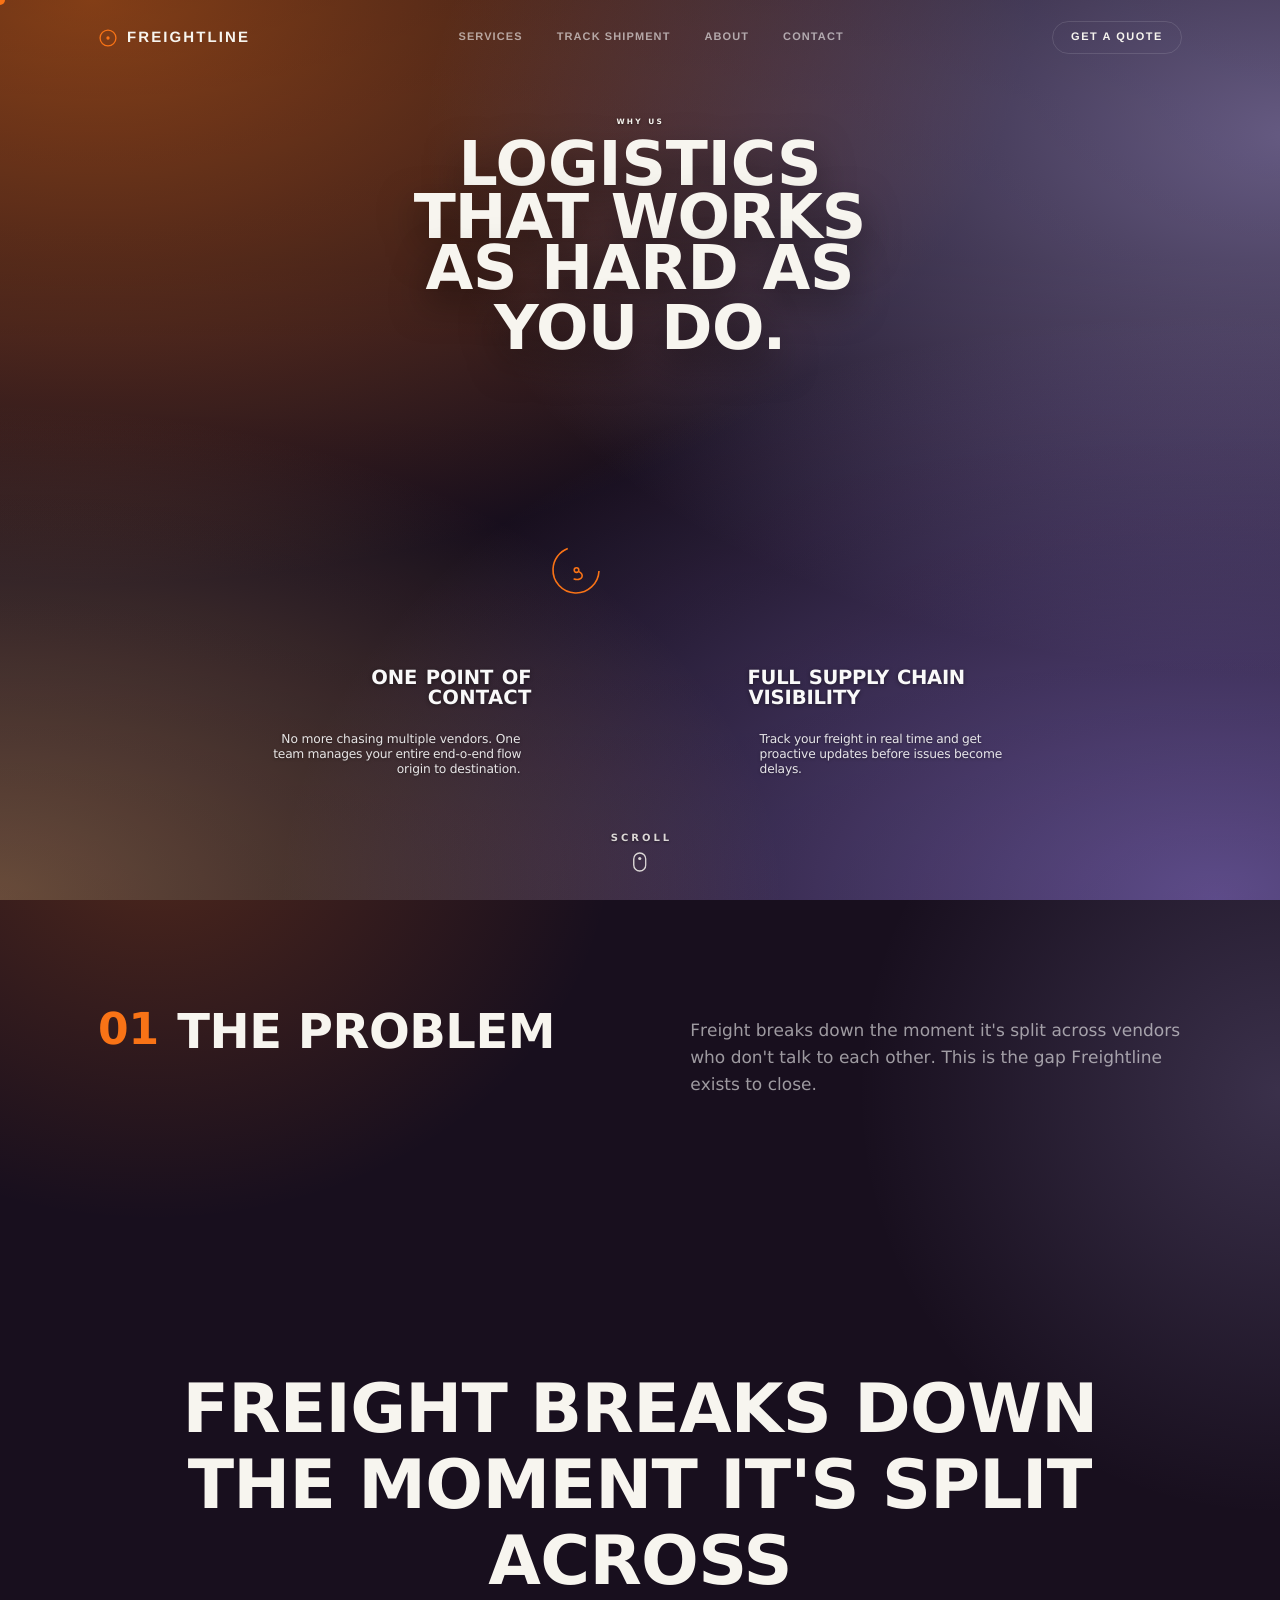
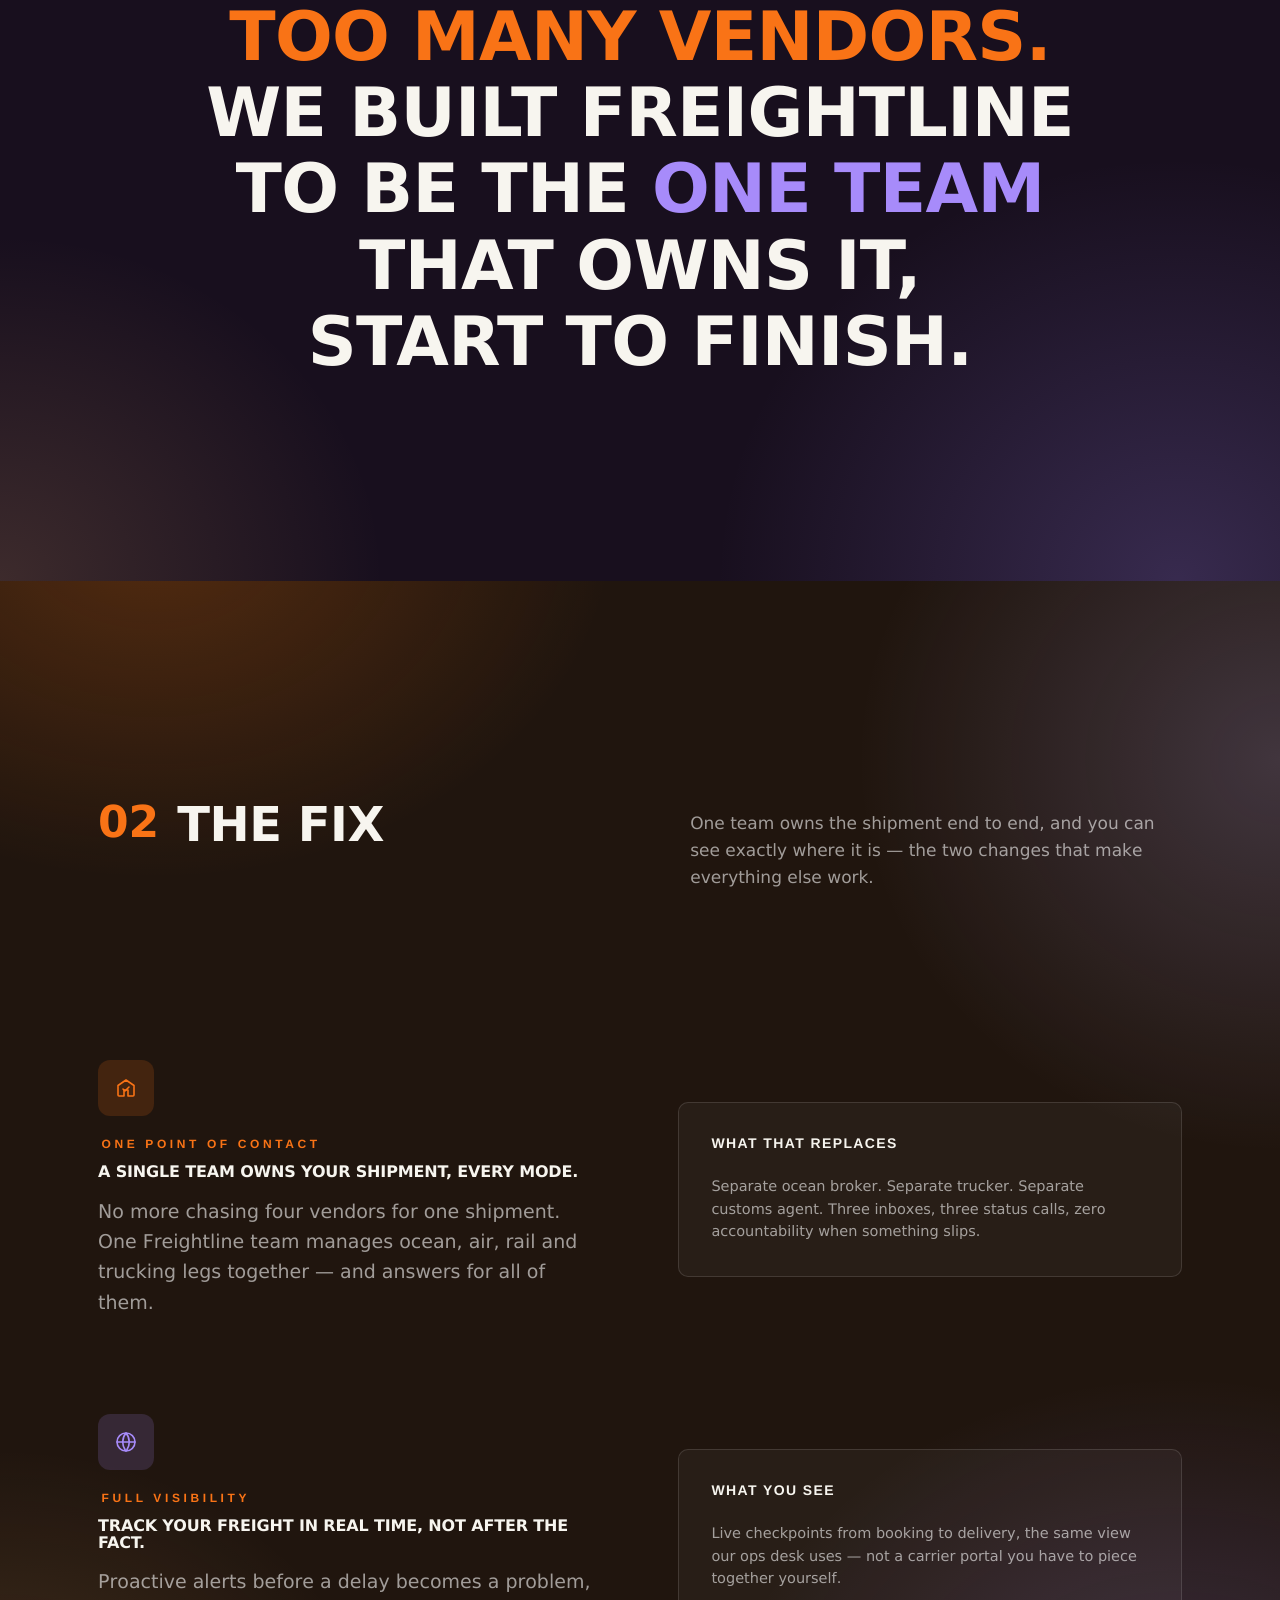
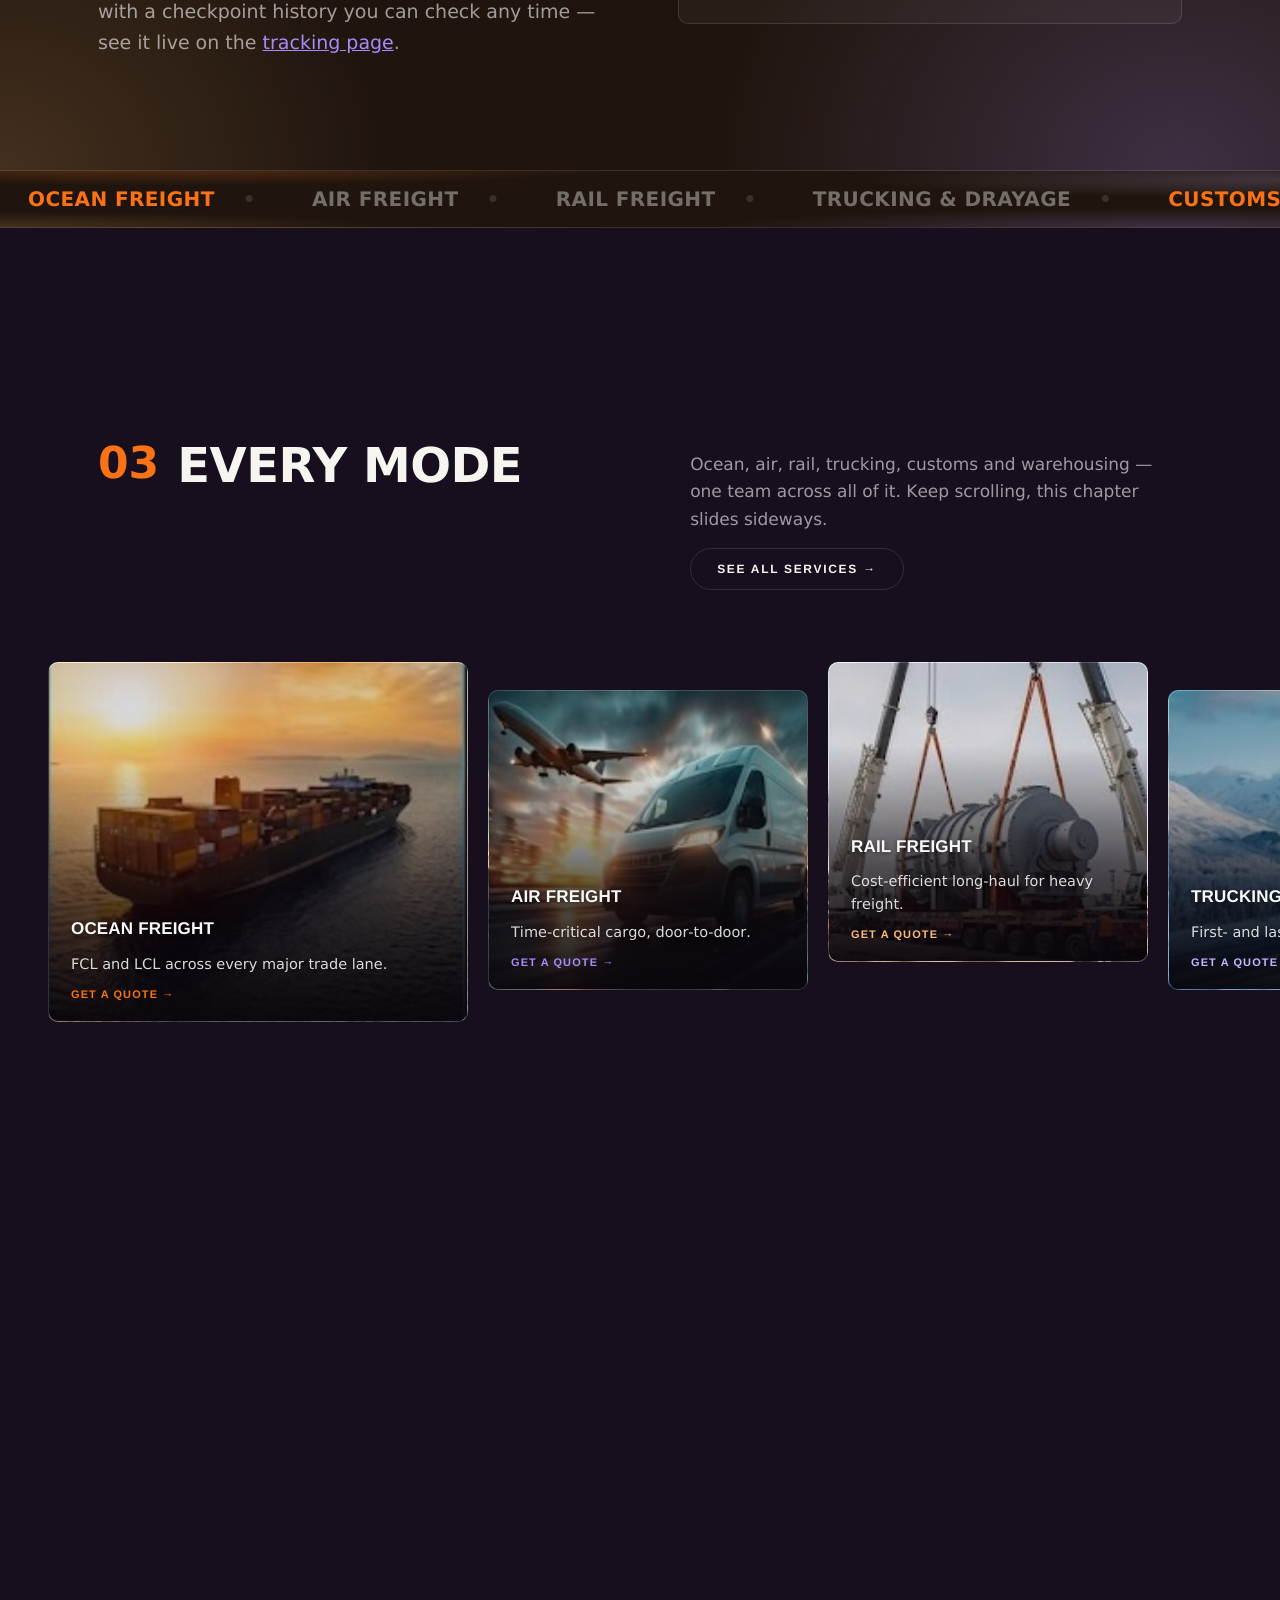
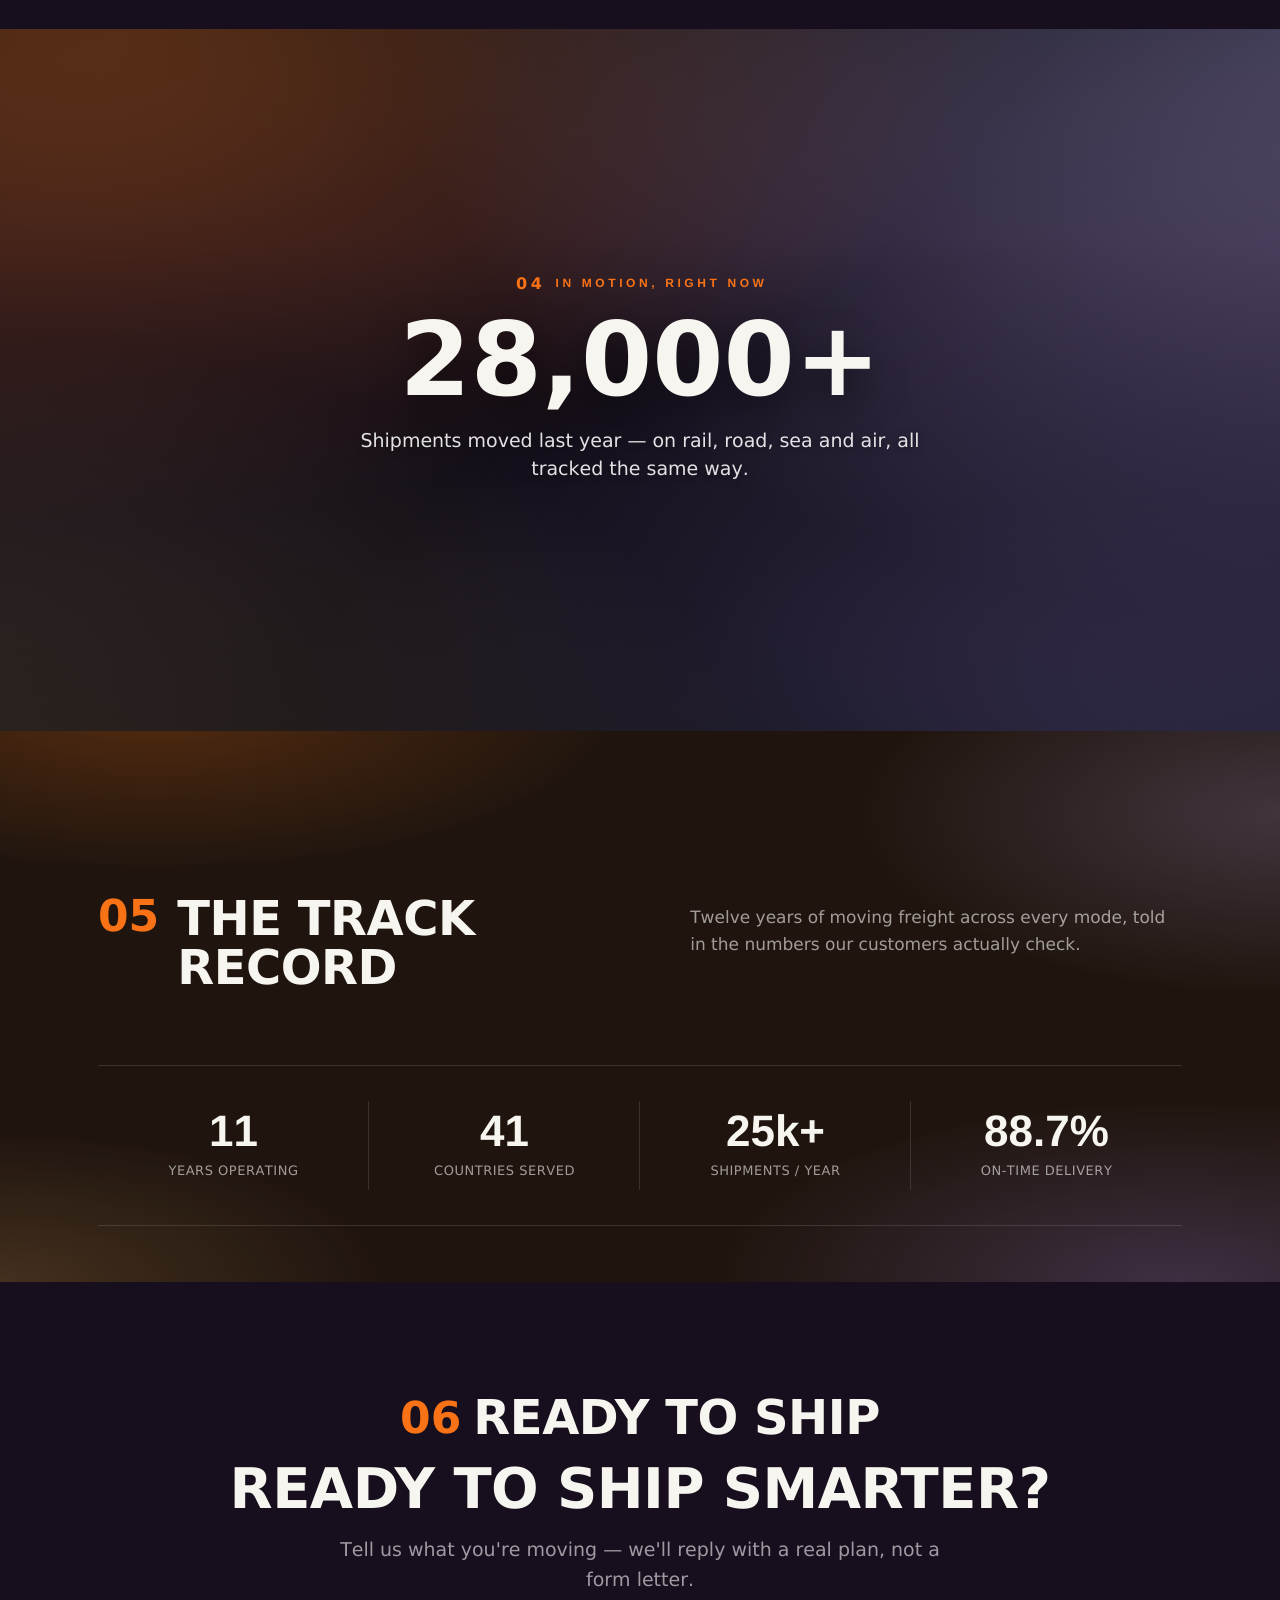
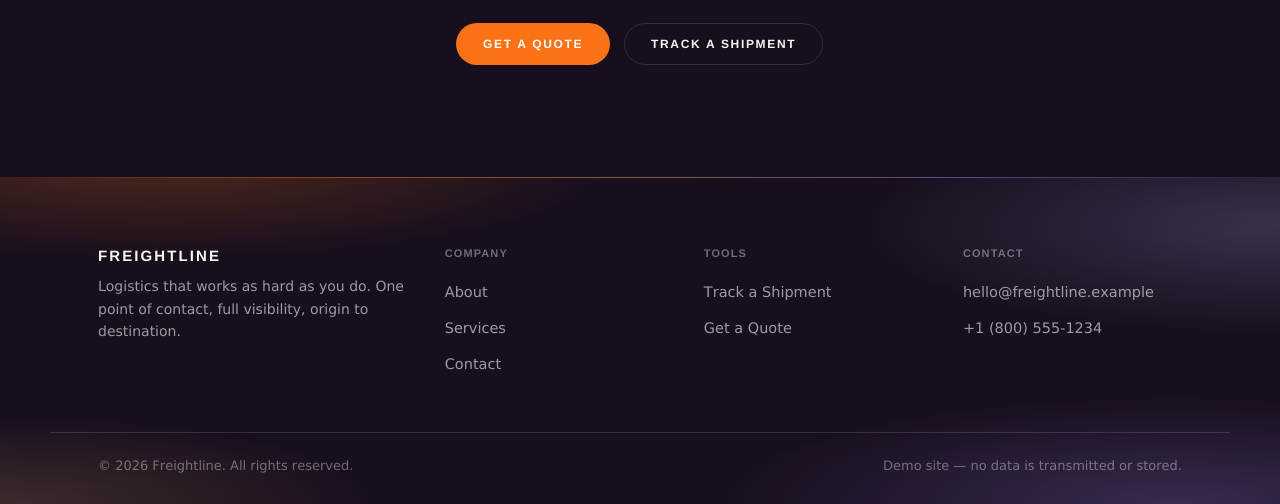
==== commit 6af5bb63: "Remove Customs Brokerage card; site is down to 5 service cards Dropped the card from both the homepa" ====
--- a/logistics-freight-hero/index.html
+++ b/logistics-freight-hero/index.html
@@ -10,9 +10,7 @@
 <link rel="preload" as="image" type="image/jpeg" href="assets/photos/air-freight.jpg">
 <link rel="preload" as="image" type="image/jpeg" href="assets/photos/rail-freight.jpg">
 <link rel="preload" as="image" type="image/jpeg" href="assets/photos/trucking-drayage.jpg">
-<link rel="preload" as="image" type="image/jpeg" href="assets/photos/warehousing.jpg">
-<link rel="preload" as="image" type="image/svg+xml" href="assets/icons/customs-brokerage.svg">
-<link rel="stylesheet" href="assets/site.css">
+<link rel="preload" as="image" type="image/jpeg" href="assets/photos/warehousing.jpg"><link rel="stylesheet" href="assets/site.css">
 <style>
 
 @font-face{
@@ -698,15 +696,6 @@
           <a class="card__link" href="quote.html?mode=trucking">Get a quote →</a>
         </article></div>
 
-        <div class="tilt"><article class="card tilt-el" data-cursor="View">
-          <div class="example-card__frame">
-            <img src="assets/icons/customs-brokerage.svg" width="64" height="64" alt="" loading="eager" decoding="async">
-          </div>
-          <h2 class="card__title">Customs Brokerage</h2>
-          <p class="card__desc">Licensed brokerage that keeps freight moving at the border.</p>
-          <a class="card__link" href="contact.html">Talk to a broker →</a>
-        </article></div>
-
         <div class="tilt"><article class="card card--photo tilt-el" data-cursor="View" style="background-image:url('assets/photos/warehousing.jpg')">
           <h2 class="card__title">Warehousing &amp; Distribution</h2>
           <p class="card__desc">Cross-dock and storage, pick-pack-ship on demand.</p>
--- a/logistics-freight-hero/assets/site.css
+++ b/logistics-freight-hero/assets/site.css
@@ -372,9 +372,6 @@
   transition:border-color .15s ease, transform .15s ease, background .15s ease;
 }
 .card:hover{border-color:rgba(249,115,22,.5);transform:translateY(-2px);background:rgba(255,255,255,.06)}
-.cards .card:nth-child(4n+2) .example-card__frame{border-top-color:var(--accent-2);background:var(--accent-2-dim);color:var(--accent-2)}
-.cards .card:nth-child(4n+3) .example-card__frame{border-top-color:var(--accent-3);background:var(--accent-3-dim);color:var(--accent-3)}
-.cards .card:nth-child(4n+4) .example-card__frame{border-top-color:var(--accent-4);background:var(--accent-4-dim);color:var(--accent-4)}
 .cards .card:nth-child(4n+2) .card__link{color:var(--accent-2)}
 .cards .card:nth-child(4n+3) .card__link{color:var(--accent-3)}
 .cards .card:nth-child(4n+4) .card__link{color:var(--accent-4)}
@@ -679,27 +676,9 @@
   padding-top:clamp(4px,1vw,10px);
 }
 
-/* ---------- implementation-example cards (device-frame + accent + View link) ---------- */
-.example-card__frame{
-  position:relative;overflow:hidden;
-  height:120px;margin:-28px -26px 20px;
-  border-radius:calc(var(--radius) - 1px) calc(var(--radius) - 1px) 0 0;
-  border-top:3px solid var(--accent);
-  background:var(--accent-dim);color:var(--accent);
-  display:flex;align-items:center;justify-content:center;
-}
-.example-card__frame svg{width:38px;height:38px}
-.example-card__frame img{width:64px;height:64px;display:block}
-.hcards-track .tilt:nth-child(4n+2) .example-card__frame{border-top-color:var(--accent-2);background:var(--accent-2-dim);color:var(--accent-2)}
-.hcards-track .tilt:nth-child(4n+3) .example-card__frame{border-top-color:var(--accent-3);background:var(--accent-3-dim);color:var(--accent-3)}
-.hcards-track .tilt:nth-child(4n+4) .example-card__frame{border-top-color:var(--accent-4);background:var(--accent-4-dim);color:var(--accent-4)}
-
 /* ---------- photo cards (real photography) ----------
    Full-bleed background photo + bottom gradient scrim + overlaid
-   text, replacing the icon-frame treatment for the 5 services with
-   real photography available (user-supplied). Customs Brokerage has
-   no matching photo and stays on .example-card__frame so it reads as
-   a deliberate different treatment, not a broken/missing image. */
+   text (user-supplied photography). */
 .card--photo{
   position:relative;overflow:hidden;
   min-height:300px;
